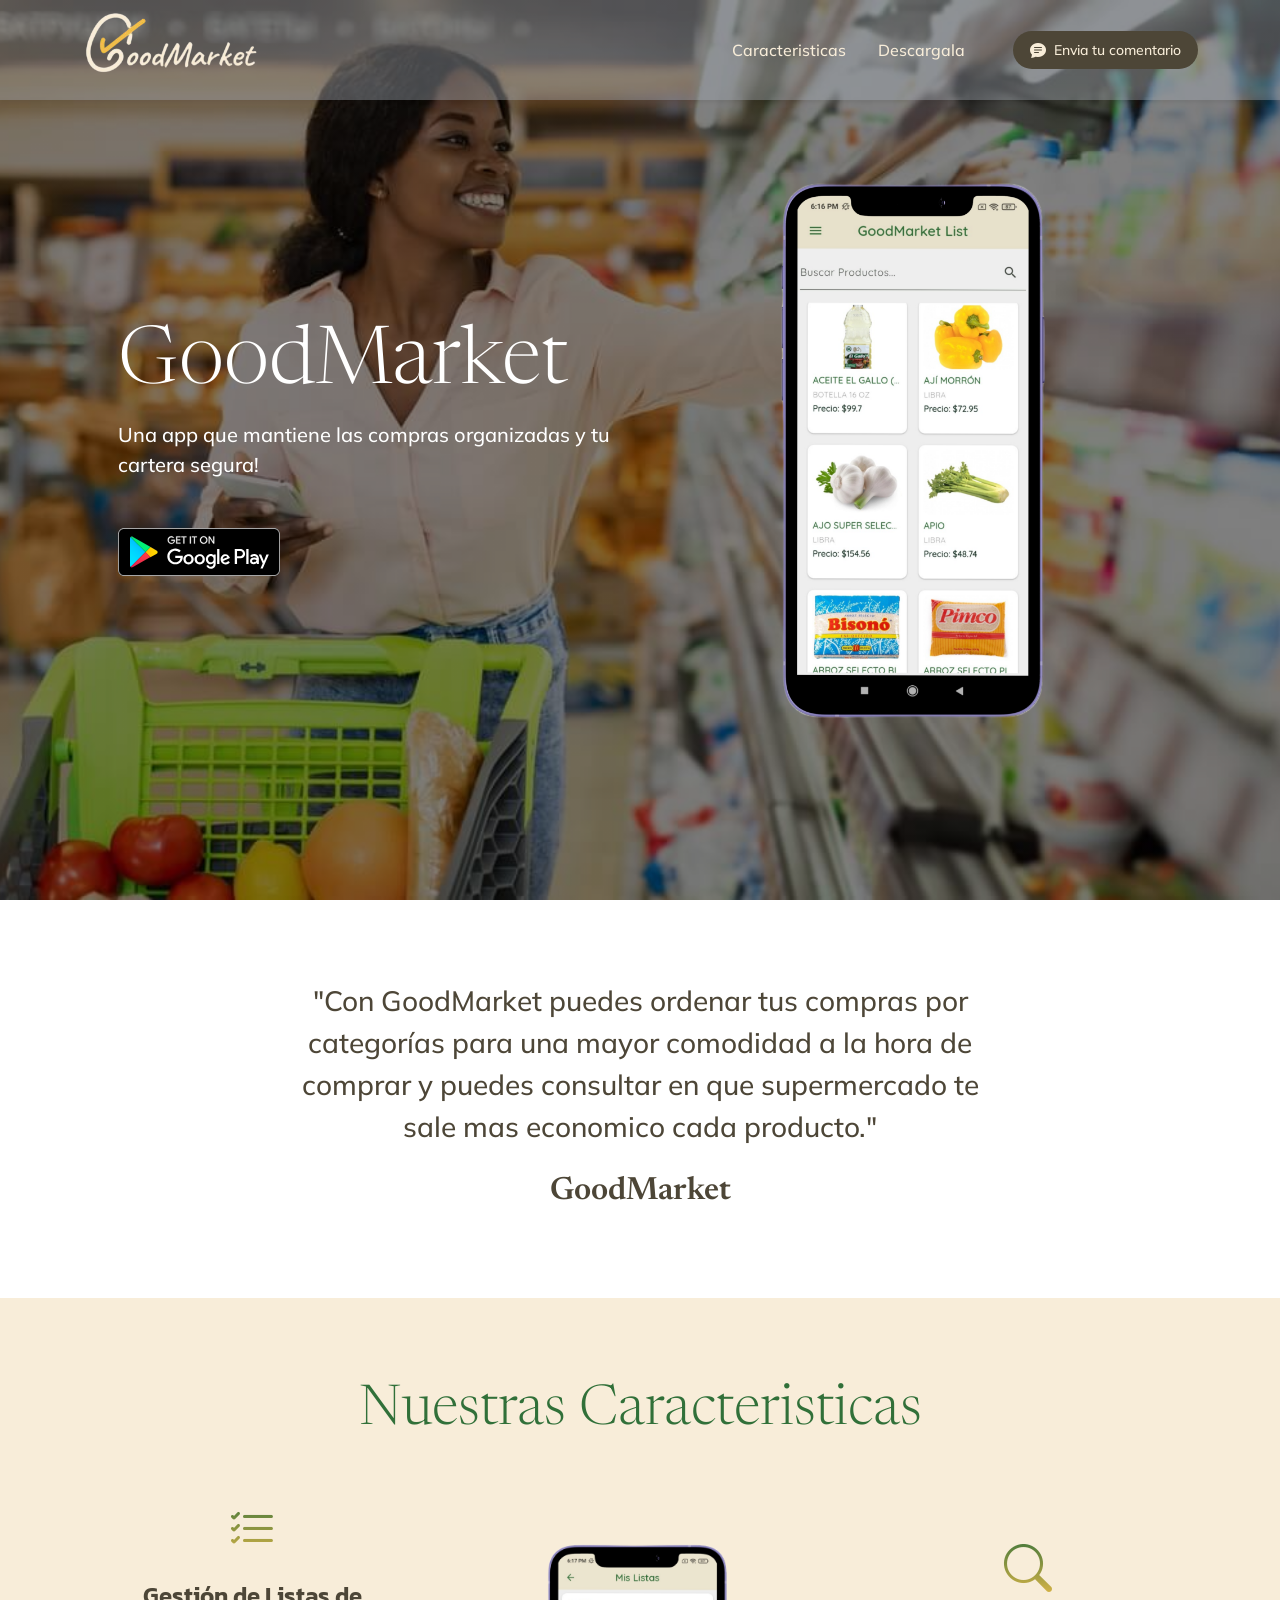
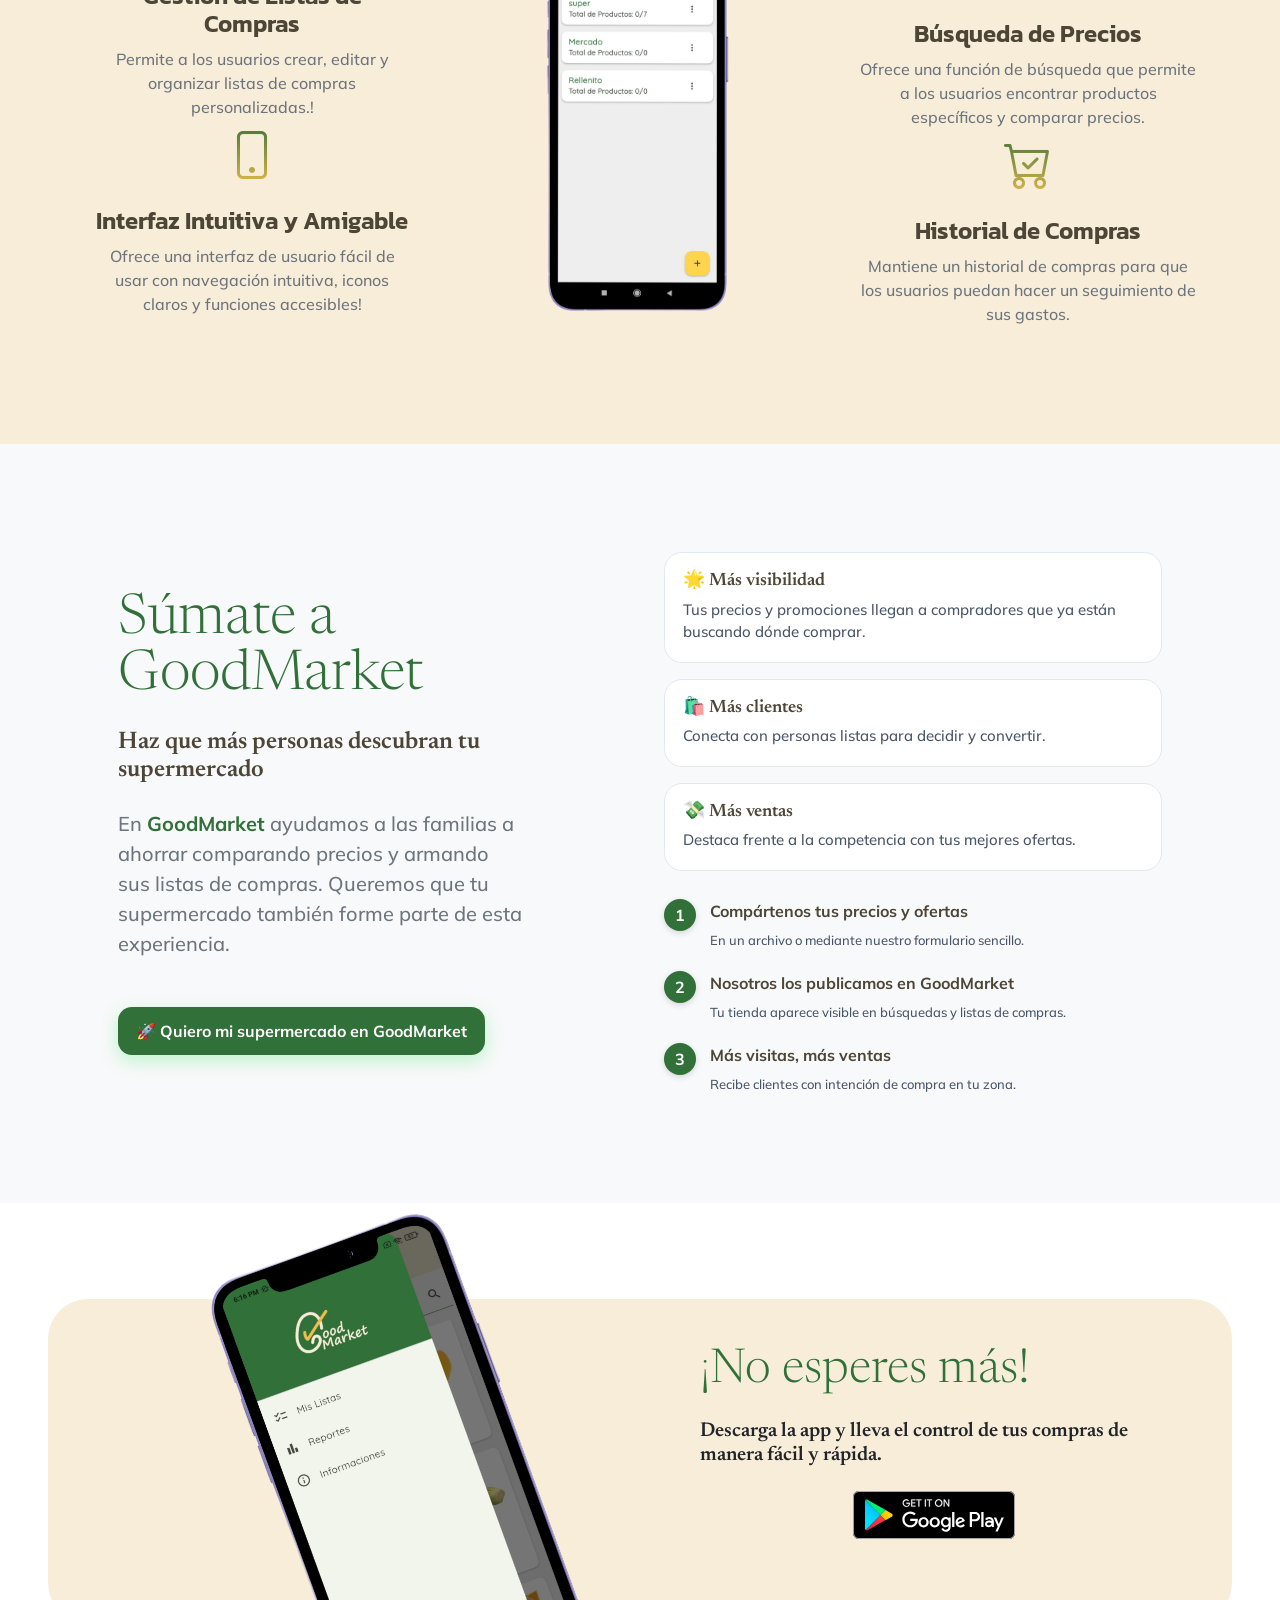
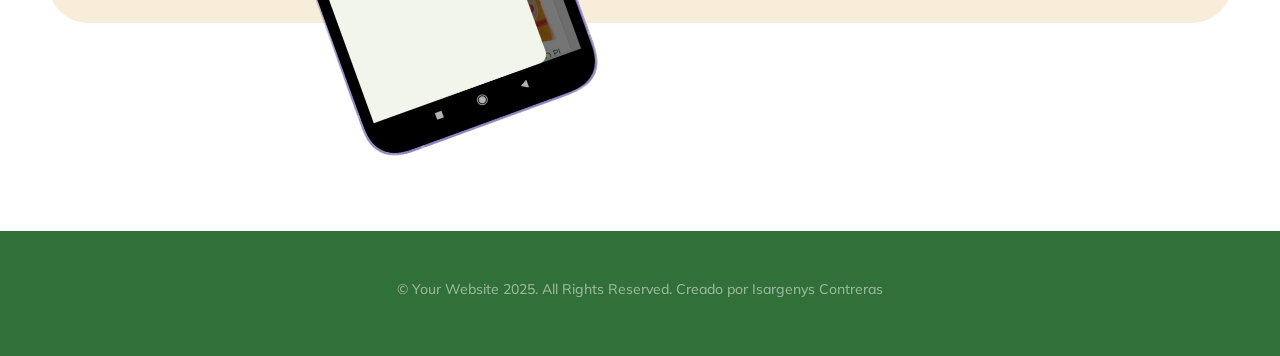
==== index.html @ 38a95072 "Formulario de comentarios" ====
<!DOCTYPE html>
<html lang="en">
    <head>
        <meta charset="utf-8" />
        <meta name="viewport" content="width=device-width, initial-scale=1, shrink-to-fit=no" />
        <meta name="description" content="" />
        <meta name="author" content="" />
        <title>GoodMarket</title>
        <link rel="icon" type="image/x-icon" href="assets/Dark_small_logo.png" />
        <!-- Bootstrap icons-->
        <link href="https://cdn.jsdelivr.net/npm/bootstrap-icons@1.5.0/font/bootstrap-icons.css" rel="stylesheet" />
        <!-- Google fonts-->
        <link rel="preconnect" href="https://fonts.gstatic.com" />
        <link href="https://fonts.googleapis.com/css2?family=Newsreader:ital,wght@0,600;1,600&amp;display=swap" rel="stylesheet" />
        <link href="https://fonts.googleapis.com/css2?family=Mulish:ital,wght@0,300;0,500;0,600;0,700;1,300;1,500;1,600;1,700&amp;display=swap" rel="stylesheet" />
        <link href="https://fonts.googleapis.com/css2?family=Kanit:ital,wght@0,400;1,400&amp;display=swap" rel="stylesheet" />
        <!-- Core theme CSS (includes Bootstrap)-->
        <link href="css/styles.css" rel="stylesheet" />
        <link rel="stylesheet" href="estilo.css">
    </head>
    <body id="page-top">
        <!-- Navigation-->
        <nav class="navbar navbar-expand-lg navbar-light fixed-top shadow-sm " id="mainNav">
            <div class="container ">
                 <a class="navbar-brand fw-bold customTitle" href="#page-top">
                    <img class="bg-transparent" src="assets/GoodMarket_white-removebg-preview.png" alt="" >
                </a>
            
                <button class="navbar-toggler" type="button" data-bs-toggle="collapse" data-bs-target="#navbarResponsive" aria-controls="navbarResponsive" aria-expanded="false" aria-label="Toggle navigation">
                    Menu
                    <i class="bi-list"></i>
                </button>
                <div class="collapse navbar-collapse" id="navbarResponsive">
                    <ul class="navbar-nav ms-auto me-4 my-3 my-lg-0">
                        <li class="nav-item"><a class="nav-link me-lg-3" href="#features">Caracteristicas</a></li>
                        <li class="nav-item"><a class="nav-link me-lg-3" href="#download">Descargala</a></li>
                    </ul>
                    <button class="btn btn-contacto rounded-pill px-3 mb-2 mb-lg-0" data-bs-toggle="modal" data-bs-target="#feedbackModal">
                        <span class="d-flex align-items-center">
                            <i class="bi-chat-text-fill me-2"></i>
                            <span class="small">Envia tu comentario</span>
                        </span>
                    </button>
                </div>
            </div>
        </nav>
        <!-- Mashead header-->
        <header class="masthead imagenP">
            <div class="container px-5 ">
                <div class="row gx-5 align-items-center">
                    <div class="col-lg-6">
                        <!-- Mashead text and app badges-->
                        <div class="mb-5 mb-lg-0 text-center text-lg-start">
                            <h1 class="display-1 lh-1 mb-3 text-white">GoodMarket</h1>
                            <p class="lead fw-normal  mb-5 text-white">Una app que mantiene las compras organizadas y tu cartera segura!</p>
                            <div class="d-flex flex-column flex-lg-row align-items-center">
                                <a class="me-lg-3 mb-4 mb-lg-0" href="#!"><img class="app-badge" src="assets/img/google-play-badge.svg" alt="..." /></a>
                            </div>
                        </div>
                    </div>
                    <div class="col-lg-6">
                        <!-- Masthead device mockup feature-->
                        <div class="masthead-device-mockup">
                            <img src="assets/1.png" alt="" style="max-width: 80%; height: 80% " class="imagenCell">
                        </div>
                    </div>
                </div>
            </div>
        </header>
        <!-- Quote/testimonial aside-->
        <aside class="text-center ">
            <div class="container px-5">
                <div class="row gx-5 justify-content-center">
                    <div class="col-xl-8">
                        <div class=" parrafo fs-3  mb-4">"Con GoodMarket puedes ordenar tus compras por categorías para una mayor comodidad a la hora de comprar y puedes consultar en que supermercado te sale mas economico cada producto."</div>
                        <!-- <img src="assets/img/tnw-logo.svg" alt="..." style="height: 3rem" /> -->
                        <h2 class="tituloSecun">GoodMarket</h2>
                    </div>
                </div>
            </div>
        </aside>
        <!-- App features section-->
        <section id="features">
            <div class="container">
                <h1 class="text-center mb-5  caracteristicas display-4">Nuestras Caracteristicas</h1>
                <div class="row gx-5 align-items-center">
                    <div class="col-lg-4 mb-5 mb-lg-0">
                        <div class="container-fluid ">
                            <div class="row gx-5">
                                <div class="col-md-12 mb-5">
                                    <!-- Feature item-->
                                    <div class="text-center">
                                        <i class="bi-list-check icon-feature text-gradient d-block mb-3"></i>
                                        <h4 class="font-alt">Gestión de Listas de Compras</h4>
                                        <p class="text-muted mb-0">Permite a los usuarios crear, editar y organizar listas de compras personalizadas.!</p>
                                    </div>
                                    <div class="text-center">
                                        <i class="bi-phone icon-feature text-gradient d-block mb-3"></i>
                                        <h4 class="font-alt">Interfaz Intuitiva y Amigable</h4>
                                        <p class="text-muted mb-0">Ofrece una interfaz de usuario fácil de usar con navegación intuitiva, iconos claros y funciones accesibles!</p>

                                    </div>
                                </div>
                            </div>
                          
                        </div>
                    </div>
                    <div class="col-lg-4 order-lg-0">
                        <div class="masthead-device-mockup text-center">
                            <img src="assets/2.png" alt="" style="max-width: 80%; height: 80% " class="imagenCell">
                        </div>
                    </div>
                    <div class="col-lg-4 order-lg-1 mb-5 mb-lg-0">
                        <div class="col-md-12 mb-5 mb-md-0">
                            <!-- Feature item-->
                            <div class="text-center">
                                <i class="bi-search icon-feature text-gradient d-block mb-3"></i>
                                <h4 class="font-alt">Búsqueda de Precios</h4>
                                <p class="text-muted mb-0">Ofrece una función de búsqueda que permite a los usuarios encontrar productos específicos y comparar precios.</p>

                            </div>
                            <div class="text-center">
                                <i class="bi-cart-check icon-feature text-gradient d-block mb-3"></i>
                                <h4 class="font-alt">Historial de Compras</h4>
                                <p class="text-muted mb-0">Mantiene un historial de compras para que los usuarios puedan hacer un seguimiento de sus gastos.</p>
                            </div>
                        </div>
                    </div>
                </div>
            </div>
        </section>
        <!-- Basic features section-->
        <section class="bg-light uneteG">
            <div class="container px-5">
                <div class="row gx-5 align-items-center justify-content-center justify-content-lg-between">
                    <div class="col-12 col-lg-5">
                        <h2 class="display-4 lh-1 mb-4">Súmate a GoodMarket</h2>
                        <h4 class=" lh-5 mb-4">Haz que más personas descubran tu supermercado</h4>
                        <p class="lead fw-normal text-muted mb-5 mb-lg-0">
                            En <span class="goodMarket">GoodMarket</span> ayudamos a las familias a ahorrar comparando precios y armando sus listas de compras.
Queremos que tu supermercado también forme parte de esta experiencia.
                        </p>
                        <div class="gm-cta mt-5" role="group" aria-label="Acciones">
                            <a class="gm-btn gm-btn--primary" href="#form-aliados" aria-label="Quiero mi supermercado en GoodMarket">
                            🚀 Quiero mi supermercado en GoodMarket
                            </a>
                        </div>
                    </div>
                    <div class="col-sm-8 col-md-6">
                        <div class="gm-grid" role="list" aria-label="Beneficios de unirse">
                            <article class="gm-card" role="listitem">
                            <h3>🌟 Más visibilidad</h3>
                            <p>Tus precios y promociones llegan a compradores que ya están buscando dónde comprar.</p>
                            </article>
                            <article class="gm-card" role="listitem">
                            <h3>🛍️ Más clientes</h3>
                            <p>Conecta con personas listas para decidir y convertir.</p>
                            </article>
                            <article class="gm-card" role="listitem">
                            <h3>💸 Más ventas</h3>
                            <p>Destaca frente a la competencia con tus mejores ofertas.</p>
                            </article>
                            </div>
                            <ol class="gm-steps" aria-label="Cómo funciona">
                                <li class="gm-step">
                                <strong>Compártenos tus precios y ofertas</strong>
                                <span class="gm-note">En un archivo o mediante nuestro formulario sencillo.</span>
                                </li>
                                <li class="gm-step">
                                <strong>Nosotros los publicamos en GoodMarket</strong>
                                <span class="gm-note">Tu tienda aparece visible en búsquedas y listas de compras.</span>
                                </li>
                                <li class="gm-step">
                                <strong>Más visitas, más ventas</strong>
                                <span class="gm-note">Recibe clientes con intención de compra en tu zona.</span>
                                </li>
                                </ol>
                    </div>
                </div>
            </div>
            
        </section>
         <!-- Call to action section-->
         <section class="cta p-5 mt-5">
          <div class="cuentas">
            <div class="row ">
                <div class="col-6">
                    <div class="masthead-device-mockup text-center descargaimg">
                        <img src="assets/3.png" alt="" style=" height: auto " class="imagenCellD">
                    </div>
                </div>
                <div class="col-6">
                    <div class="cta-content align-content-start">
                        <div class="container px-5">
                            <h4 class="tituloDes display-5 lh-1 mb-4 mt-5">
                                ¡No esperes más!
                                <br />
                                 </h4>
                                 <h5 class="mt-3 mb-3">
                                    Descarga la app y lleva el control de tus compras de manera fácil y rápida.
                                 </h5>
                            <div class="mt-4 d-flex flex-column flex-lg-row align-items-center justify-content-center">
                                <a class="me-lg-3 mb-4 mb-lg-0" href="#!"><img class="app-badge" src="assets/img/google-play-badge.svg" alt="..." /></a>
                            </div>
                        </div>
                    </div>
                </div>
            </div>
          </div>
        </section>

                <!-- App badge section-->
                <section class="descarga" id="download">
                    <div class="container px-5">

                        <!-- <h2 class="text-center text-white font-alt mb-4">Get the app now!</h2>
                        <div class="d-flex flex-column flex-lg-row align-items-center justify-content-center">
                            <a class="me-lg-3 mb-4 mb-lg-0" href="#!"><img class="app-badge" src="assets/img/google-play-badge.svg" alt="..." /></a>
                            <a href="#!"><img class="app-badge" src="assets/img/app-store-badge.svg" alt="..." /></a> -->
                        </div>
                    </div>
                </section>
       

        <!-- Footer-->
        <footer class=" text-center  py-5">
            <div class="container px-5">
                <div class="text-white-50 small">
                    <div class="mb-2">&copy; Your Website 2025. All Rights Reserved. Creado por Isargenys Contreras</div>
                    <!-- <a href="#!">Privacy</a>
                    <span class="mx-1">&middot;</span>
                    <a href="#!">Terms</a>
                    <span class="mx-1">&middot;</span>
                    <a href="#!">FAQ</a> -->
                </div>
            </div>
        </footer>
        <!-- Feedback Modal-->
        <div class="modal fade" id="feedbackModal" tabindex="-1" aria-labelledby="feedbackModalLabel" aria-hidden="true">
            <div class="modal-dialog modal-dialog-centered">
              <div class="modal-content">
                <div class="modal-header bg-gradient-primary-to-secondary p-4">
                  <h5 class="modal-title font-alt text-white" id="feedbackModalLabel">Envíanos tu mensaje</h5>
                  <button class="btn-close btn-close-white" type="button" data-bs-dismiss="modal" aria-label="Close"></button>
                </div>
                <div class="modal-body border-0 p-4">
                  
                  <form action="https://formsubmit.co/fcarvajal44@gmail.com" method="POST">
                    <!-- Name input-->
                    <div class="form-floating mb-3">
                      <input class="form-control" id="name" name="name" type="text" placeholder="Tu nombre..." required />
                      <label for="name">Nombre completo</label>
                    </div>
                    <!-- Email address input-->
                    <div class="form-floating mb-3">
                      <input class="form-control" id="email" name="email" type="email" placeholder="name@example.com" required />
                      <label for="email">Correo electrónico</label>
                    </div>
                    <!-- Phone number input-->
                    <div class="form-floating mb-3">
                      <input class="form-control" id="phone" name="phone" type="tel" placeholder="(123) 456-7890" />
                      <label for="phone">Teléfono</label>
                    </div>
                    <!-- Message input-->
                    <div class="form-floating mb-3">
                      <textarea class="form-control" id="message" name="message" placeholder="Escribe tu mensaje aquí..." style="height: 10rem" required></textarea>
                      <label for="message">Mensaje</label>
                    </div>
          
                    <!-- Configuración oculta de formsubmit -->
                    <input type="hidden" name="_next" value="https://tusitio.com/gracias.html">
                    <input type="hidden" name="_captcha" value="false">
          
                    <!-- Submit Button-->
                    <div class="d-grid">
                      <button class="btn btn-enviar text-white rounded-pill btn-lg" type="submit">
                        Enviar
                      </button>
                    </div>
                  </form>
          
                </div>
              </div>
            </div>
          </div>
          
        <!-- Bootstrap core JS-->
        <script src="https://cdn.jsdelivr.net/npm/bootstrap@5.2.3/dist/js/bootstrap.bundle.min.js"></script>
        <!-- Core theme JS-->
        <script src="js/scripts.js"></script>
        <!-- * * * * * * * * * * * * * * * * * * * * * * * * * * * * * * * * * * * * * * * *-->
        <!-- * *                               SB Forms JS                               * *-->
        <!-- * * Activate your form at https://startbootstrap.com/solution/contact-forms * *-->
        <!-- * * * * * * * * * * * * * * * * * * * * * * * * * * * * * * * * * * * * * * * *-->
        <script src="https://cdn.startbootstrap.com/sb-forms-latest.js"></script>
    </body>
</html>
---- estilo.css ----
/* body{
        background-image: url('assets/SI.png'); 
        background-size: cover;     
        background-position: center;  
        background-repeat: no-repeat; 
        height: 100%;    
} */

nav{
    background-color: rgba(165, 173, 182, 0.4) !important; /* Azul Bootstrap con 40% transparencia */
    transition: background-color 0.3s ease;
        height: 100px;
    margin-bottom: 2%;
}
.navScroll{
    background-color:#317039c8 !important ;
}
nav img{
    width: 183px;
}

.masthead, .imagenP{
    background-image: linear-gradient(
        rgba(0, 0, 0, 0.5), 
        rgba(0, 0, 0, 0.5)
      ), url("assets/img/morena.jpg");
      background-size: cover;
      background-position: center;
      background-repeat: no-repeat;
      min-height: 100vh; /* cubrir siempre toda la pantalla */
      padding-top: 80px; /* espacio para navbar fijo */
      display: flex;
      align-items: center;
}

html, body {
    height: 100%;
    margin: 0;
  }

.btn-contacto{
    background-color: #4D4637;
    color:#f8edd9;
}
.btn-contacto:hover{
    color: #f8edd9;
    /* border: 2px solid #f2c83a; */

    /* background-color:#f2c83a ; */

 }
aside{
    /* background-color: #ffd54f !important; */

}

.parrafo{
    color: #4D4637;
}
h1{
    color: #4D4637;
    font-weight: 800;
}
.tituloSecun{
    color: #4D4637;
}
p{
    color:#B3AA99;
}

.imagenCell{
    transform: scale;
}
.descarga{
    /* background-color: #ffd54f !important; */
}

.customTitle { font-size: 26px; }

#navbarResponsive ul, li a {
    color: #f8edd9 !important;
}

#features{
    background-color: #f8edd9;
}
.caracteristicas{
    color: #317039;
}
 #features h4{
    color: #4D4637 ;
 }

 .uneteG h2{
    color: #317039;
 }

 .uneteG h4{
    color: #4D4637;
 }

 .goodMarket{
    color: #317039;
    font-weight: 700;
 }



 .gm-grid{display:grid; gap:16px; margin:28px 0}
.gm-card{background:white; border:1px solid #e2e8f0; border-radius:18px; padding:18px}
.gm-card h3{margin:0 0 6px; font-size:18px; color: #4D4637;}
.gm-card p{margin:0; color:#475569; font-size:15px}
.gm-cta{display:flex; flex-wrap:wrap; gap:12px; align-items:center; margin-top:8px}
.gm-btn{appearance:none; border:0; cursor:pointer; display:inline-flex; align-items:center; gap:10px; font-weight:700; padding:12px 18px; border-radius:14px; text-decoration:none}
.gm-btn--primary{background:#317039; color:white; box-shadow:0 6px 18px rgba(14, 233, 72, 0.25)}
.gm-btn--primary:hover{filter:brightness(.95)}
.gm-btn--ghost{background:transparent; color:#317039}
.gm-btn:hover{color: #f8edd9 !important;}
.gm-note{
    font-size:13px;
    color:#475569
    }
.gm-steps{margin:28px 0; padding-left:0; list-style:none; counter-reset: step}
.gm-step{position:relative; margin-bottom:20px; padding-left:46px}
.gm-step::before{counter-increment: step; content: counter(step); position:absolute; left:0; top:0; width:32px; height:32px; border-radius:50%; background:#317039; color:#fff; font-weight:700; display:flex; align-items:center; justify-content:center; box-shadow:0 2px 6px rgba(0,0,0,.15)}
.gm-step strong{display:block; margin-bottom:4px; font-size:16px; color: #4D4637;}

 .cuentas{
    background-color: #f8edd9 !important;
    border-radius: 40px;
    height: 40%;
}

.descargaimg img{
    transform: rotate(-20deg);
}

.cuentas {
    overflow: visible;
}

.imagenCellD {
    max-width: 65% !important;
    height: auto;
    margin: -14% -45% -22% -22%; /* Márgenes negativos para que sobresalga */
}

.tituloDes{
   color: #317039; 
}


footer{
    background-color:#317039 ;
}

.btn-enviar{
    background-color: #317039 !important;
}
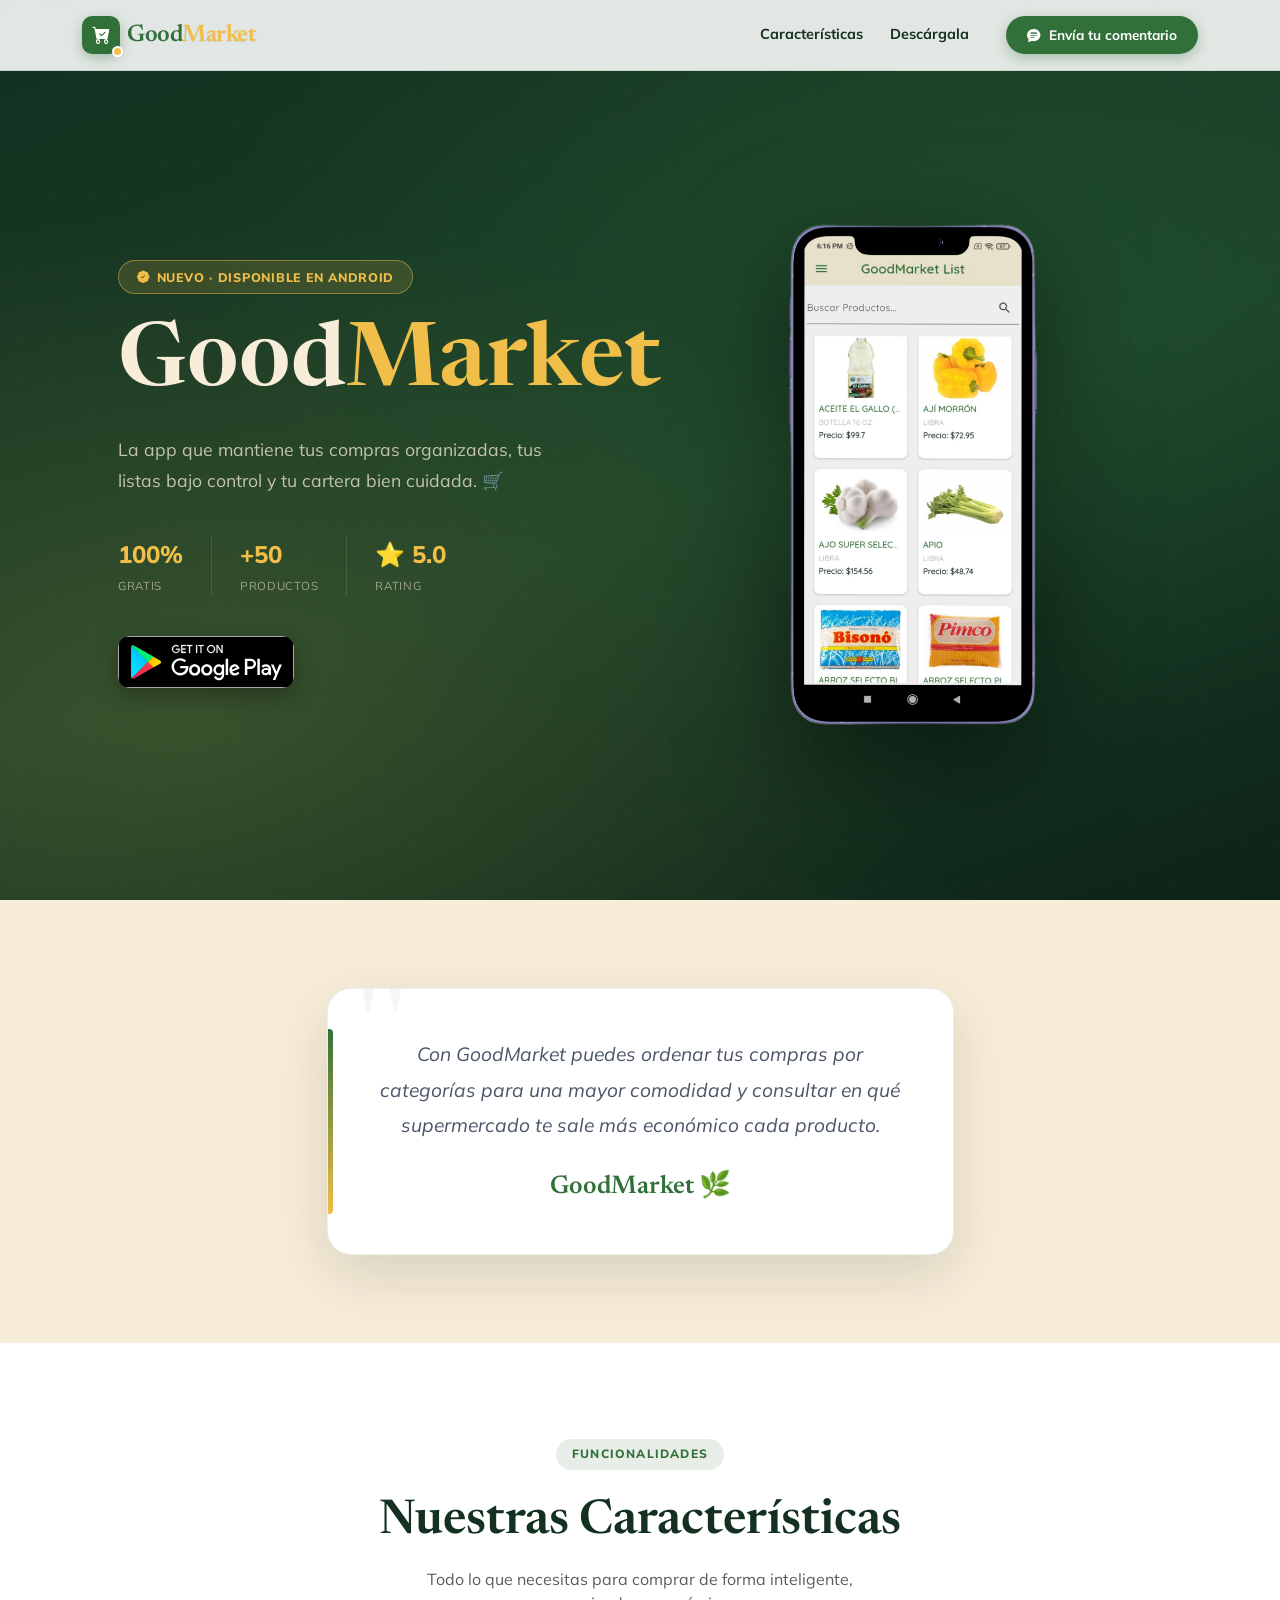
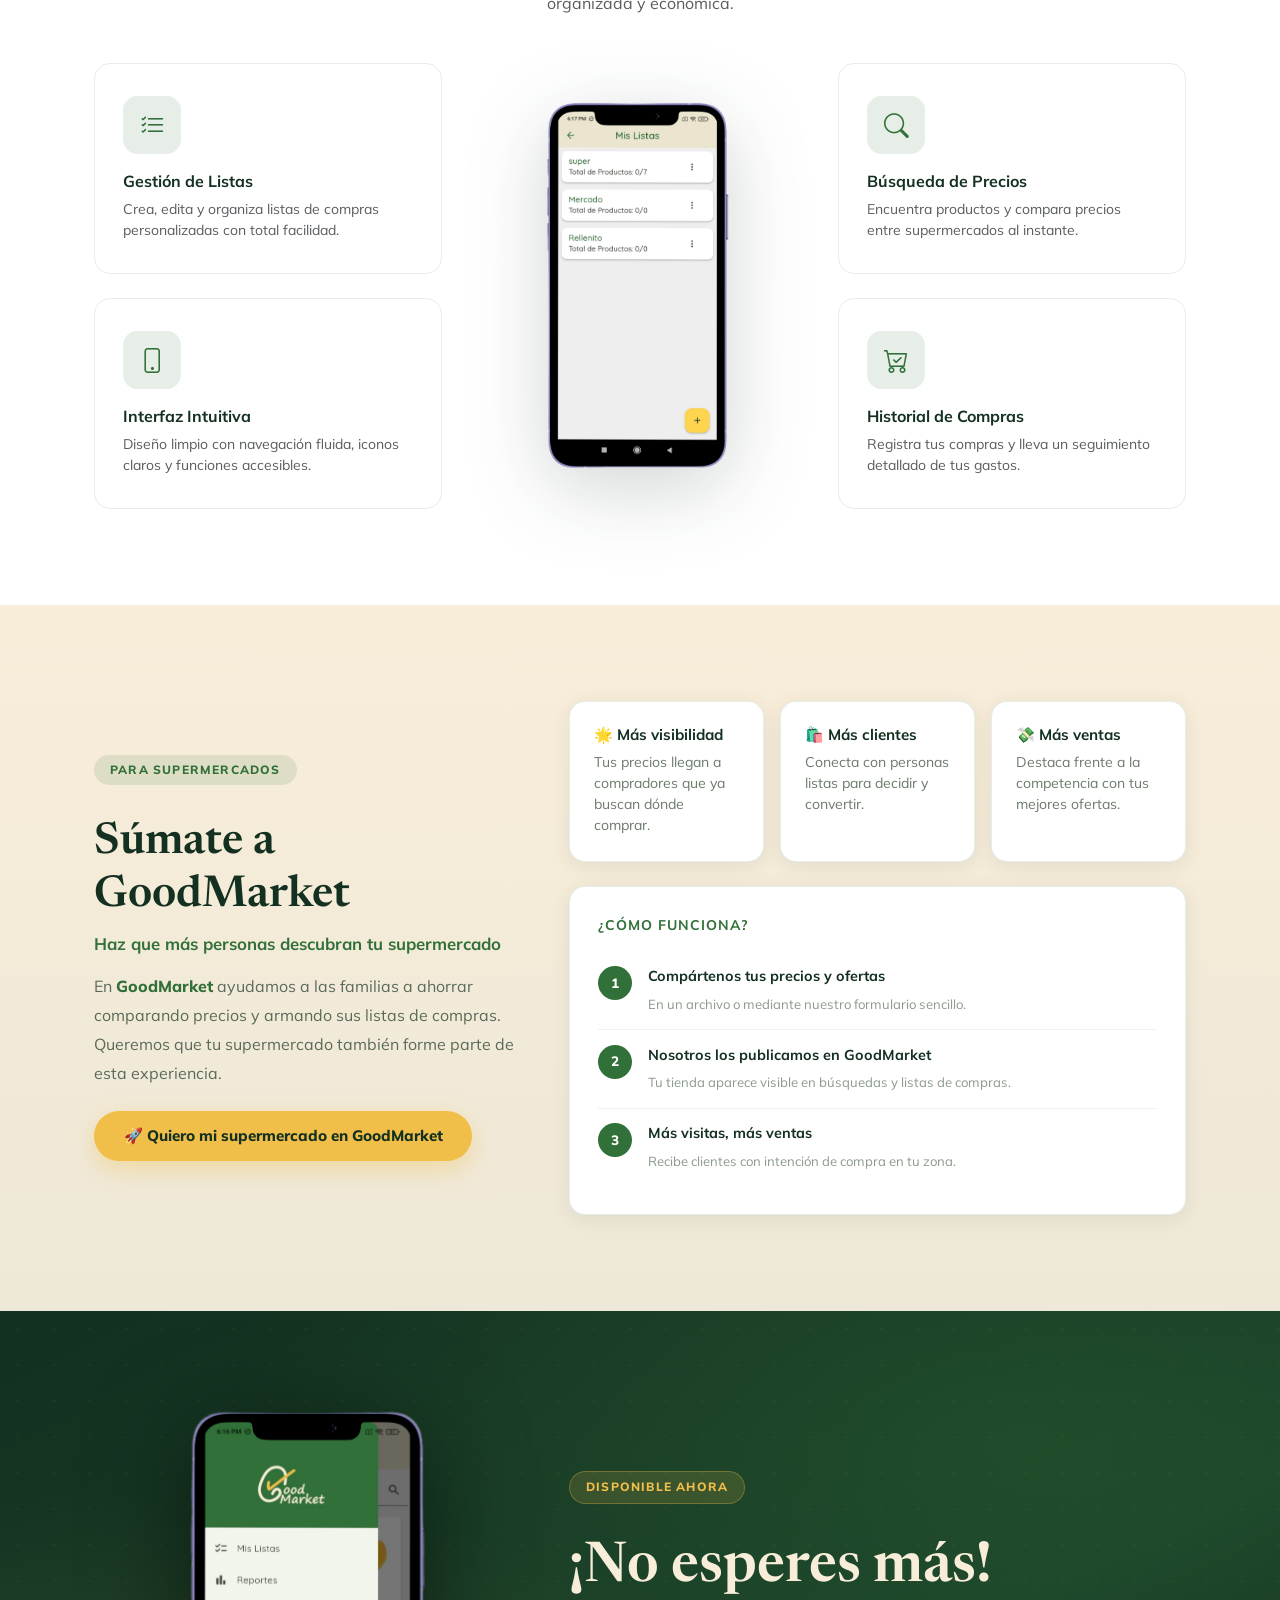
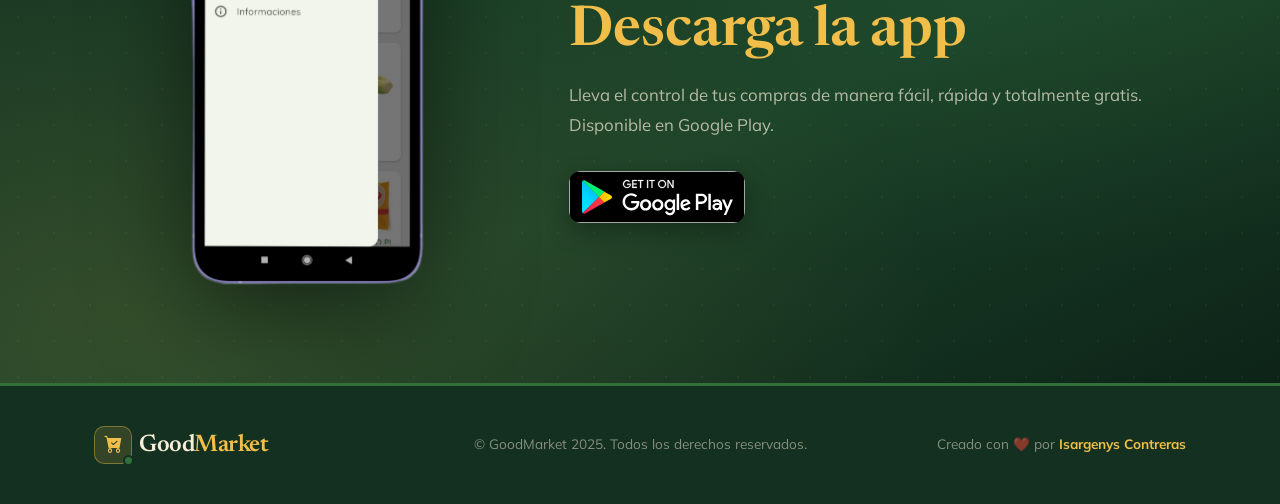
==== commit a50352c9: "update de la pagina" ====
--- a/index.html
+++ b/index.html
@@ -1,297 +1,1152 @@
 <!DOCTYPE html>
-<html lang="en">
-    <head>
-        <meta charset="utf-8" />
-        <meta name="viewport" content="width=device-width, initial-scale=1, shrink-to-fit=no" />
-        <meta name="description" content="" />
-        <meta name="author" content="" />
-        <title>GoodMarket</title>
-        <link rel="icon" type="image/x-icon" href="assets/Dark_small_logo.png" />
-        <!-- Bootstrap icons-->
-        <link href="https://cdn.jsdelivr.net/npm/bootstrap-icons@1.5.0/font/bootstrap-icons.css" rel="stylesheet" />
-        <!-- Google fonts-->
-        <link rel="preconnect" href="https://fonts.gstatic.com" />
-        <link href="https://fonts.googleapis.com/css2?family=Newsreader:ital,wght@0,600;1,600&amp;display=swap" rel="stylesheet" />
-        <link href="https://fonts.googleapis.com/css2?family=Mulish:ital,wght@0,300;0,500;0,600;0,700;1,300;1,500;1,600;1,700&amp;display=swap" rel="stylesheet" />
-        <link href="https://fonts.googleapis.com/css2?family=Kanit:ital,wght@0,400;1,400&amp;display=swap" rel="stylesheet" />
-        <!-- Core theme CSS (includes Bootstrap)-->
-        <link href="css/styles.css" rel="stylesheet" />
-        <link rel="stylesheet" href="estilo.css">
-    </head>
-    <body id="page-top">
-        <!-- Navigation-->
-        <nav class="navbar navbar-expand-lg navbar-light fixed-top shadow-sm " id="mainNav">
-            <div class="container ">
-                 <a class="navbar-brand fw-bold customTitle" href="#page-top">
-                    <img class="bg-transparent" src="assets/GoodMarket_white-removebg-preview.png" alt="" >
-                </a>
-            
-                <button class="navbar-toggler" type="button" data-bs-toggle="collapse" data-bs-target="#navbarResponsive" aria-controls="navbarResponsive" aria-expanded="false" aria-label="Toggle navigation">
-                    Menu
-                    <i class="bi-list"></i>
+<html lang="es">
+  <head>
+    <meta charset="utf-8" />
+    <meta name="viewport" content="width=device-width, initial-scale=1, shrink-to-fit=no" />
+    <meta name="description" content="GoodMarket - Organiza tus compras y cuida tu cartera" />
+    <title>GoodMarket</title>
+    <link rel="icon" type="image/x-icon" href="assets/Dark_small_logo.png" />
+
+    <link href="https://cdn.jsdelivr.net/npm/bootstrap@5.3.3/dist/css/bootstrap.min.css" rel="stylesheet" />
+    <link href="https://cdn.jsdelivr.net/npm/bootstrap-icons@1.11.3/font/bootstrap-icons.css" rel="stylesheet" />
+    <link rel="preconnect" href="https://fonts.googleapis.com" />
+    <link rel="preconnect" href="https://fonts.gstatic.com" crossorigin />
+    <link href="https://fonts.googleapis.com/css2?family=Mulish:wght@300;400;600;700;800&family=Newsreader:ital,wght@0,600;1,600&display=swap" rel="stylesheet" />
+
+    <style>
+      /* ================================================
+         VARIABLES DE MARCA
+      ================================================ */
+      :root {
+        --forest:    #327039;
+        --tilled:    #133020;
+        --alabaster: #F8EDD9;
+        --wheat:     #F0BE49;
+        --cherry:    #DD5C36;
+
+        --forest-light:  rgba(50, 112, 57, 0.12);
+        --forest-mid:    rgba(50, 112, 57, 0.35);
+        --tilled-light:  rgba(19, 48, 32, 0.85);
+        --wheat-light:   rgba(240, 190, 73, 0.15);
+        --cherry-light:  rgba(221, 92, 54, 0.12);
+
+        --radius:    1rem;
+        --shadow:    0 20px 60px rgba(19, 48, 32, 0.15);
+        --shadow-sm: 0 4px 20px rgba(19, 48, 32, 0.08);
+      }
+
+      *, *::before, *::after { box-sizing: border-box; }
+      html { scroll-behavior: smooth; }
+
+      body {
+        font-family: 'Mulish', sans-serif;
+        color: var(--tilled);
+        background: #fff;
+        overflow-x: hidden;
+      }
+
+      /* ================================================
+         LOGO TIPOGRÁFICO
+      ================================================ */
+      .gm-logo {
+        display: inline-flex;
+        align-items: center;
+        gap: 0.45rem;
+        text-decoration: none;
+        user-select: none;
+      }
+
+      .gm-logo__icon {
+        display: flex;
+        align-items: center;
+        justify-content: center;
+        width: 38px;
+        height: 38px;
+        background: var(--forest);
+        border-radius: 10px;
+        flex-shrink: 0;
+        position: relative;
+        box-shadow: 0 4px 12px rgba(50, 112, 57, 0.35);
+        transition: transform 0.3s ease, box-shadow 0.3s ease;
+      }
+
+      .gm-logo__icon::after {
+        content: '';
+        position: absolute;
+        bottom: -3px;
+        right: -3px;
+        width: 11px;
+        height: 11px;
+        background: var(--wheat);
+        border-radius: 50%;
+        border: 2px solid #fff;
+      }
+
+      .gm-logo__icon i {
+        font-size: 1.15rem;
+        color: #fff;
+      }
+
+      .gm-logo:hover .gm-logo__icon {
+        transform: rotate(-6deg) scale(1.08);
+        box-shadow: 0 6px 18px rgba(50, 112, 57, 0.45);
+      }
+
+      .gm-logo__text {
+        display: flex;
+        align-items: baseline;
+        font-family: 'Newsreader', serif;
+        font-size: 1.5rem;
+        font-weight: 600;
+        letter-spacing: -0.02em;
+        line-height: 1;
+      }
+
+      .gm-logo__good   { color: var(--forest); transition: color 0.3s; }
+      .gm-logo__market {
+        color: var(--wheat);
+        text-shadow: 0 1px 2px rgba(19,48,32,0.08);
+        transition: color 0.3s;
+      }
+
+      /* Variante footer (sobre oscuro) */
+      .gm-logo--light .gm-logo__icon {
+        background: rgba(240, 190, 73, 0.15);
+        border: 1.5px solid rgba(240, 190, 73, 0.4);
+        box-shadow: none;
+      }
+      .gm-logo--light .gm-logo__icon i   { color: var(--wheat); }
+      .gm-logo--light .gm-logo__icon::after {
+        background: var(--forest);
+        border-color: var(--tilled);
+      }
+      .gm-logo--light .gm-logo__good   { color: var(--alabaster); }
+      .gm-logo--light .gm-logo__market { color: var(--wheat); text-shadow: none; }
+
+      /* ================================================
+         NAVBAR
+      ================================================ */
+      #mainNav {
+        background: rgba(255, 255, 255, 0.88);
+        backdrop-filter: blur(16px);
+        -webkit-backdrop-filter: blur(16px);
+        border-bottom: 1px solid rgba(50, 112, 57, 0.15);
+        transition: all 0.3s ease;
+        padding: 0.7rem 0;
+      }
+
+      #mainNav.scrolled {
+        background: rgba(255, 255, 255, 0.98);
+        box-shadow: var(--shadow-sm);
+      }
+
+      .nav-link {
+        font-weight: 700;
+        font-size: 0.9rem;
+        color: var(--tilled) !important;
+        padding: 0.5rem 0.85rem !important;
+        position: relative;
+        transition: color 0.3s;
+      }
+
+      .nav-link::after {
+        content: '';
+        position: absolute;
+        bottom: 0; left: 0.85rem; right: 0.85rem;
+        height: 2px;
+        background: var(--forest);
+        border-radius: 2px;
+        transform: scaleX(0);
+        transition: transform 0.3s ease;
+      }
+
+      .nav-link:hover                { color: var(--forest) !important; }
+      .nav-link:hover::after         { transform: scaleX(1); }
+
+      .btn-nav-feedback {
+        background: var(--forest);
+        color: #fff !important;
+        border: none;
+        font-weight: 700;
+        font-size: 0.85rem;
+        padding: 0.55rem 1.3rem;
+        border-radius: 50px;
+        transition: all 0.3s ease;
+        box-shadow: 0 4px 14px rgba(50, 112, 57, 0.35);
+      }
+
+      .btn-nav-feedback:hover {
+        background: var(--tilled);
+        transform: translateY(-2px);
+        box-shadow: 0 8px 22px rgba(19, 48, 32, 0.35);
+        color: var(--wheat) !important;
+      }
+
+      .navbar-toggler {
+        border: 2px solid var(--forest-mid);
+        border-radius: 0.5rem;
+        padding: 0.4rem 0.75rem;
+        font-size: 0.85rem;
+        font-weight: 700;
+        color: var(--forest);
+      }
+
+      .navbar-toggler:focus { box-shadow: 0 0 0 3px var(--forest-light); }
+
+      /* ================================================
+         HERO
+      ================================================ */
+      .masthead {
+        min-height: 100vh;
+        background:
+          radial-gradient(ellipse at 75% 30%, rgba(50,112,57,0.28) 0%, transparent 55%),
+          radial-gradient(ellipse at 15% 80%, rgba(240,190,73,0.15) 0%, transparent 50%),
+          linear-gradient(160deg, var(--tilled) 0%, #1a4028 55%, #0d2318 100%);
+        display: flex;
+        align-items: center;
+        padding: 7rem 0 4rem;
+        position: relative;
+        overflow: hidden;
+      }
+
+      .masthead::before {
+        content: '';
+        position: absolute;
+        inset: 0;
+        background-image: radial-gradient(circle, rgba(240,190,73,0.06) 1px, transparent 1px);
+        background-size: 36px 36px;
+        pointer-events: none;
+      }
+
+      .hero-badge {
+        display: inline-flex;
+        align-items: center;
+        gap: 0.45rem;
+        background: rgba(240, 190, 73, 0.15);
+        border: 1px solid rgba(240, 190, 73, 0.45);
+        color: var(--wheat);
+        font-size: 0.78rem;
+        font-weight: 800;
+        padding: 0.4rem 1.1rem;
+        border-radius: 50px;
+        margin-bottom: 1.5rem;
+        letter-spacing: 0.06em;
+        text-transform: uppercase;
+      }
+
+      .hero-title {
+        font-family: 'Newsreader', serif;
+        font-size: clamp(3rem, 8vw, 5.5rem);
+        font-weight: 600;
+        color: var(--alabaster);
+        line-height: 1.05;
+        margin-bottom: 1.5rem;
+      }
+
+      .hero-title span { color: var(--wheat); }
+
+      .hero-subtitle {
+        font-size: 1.1rem;
+        color: rgba(248, 237, 217, 0.75);
+        font-weight: 400;
+        line-height: 1.75;
+        margin-bottom: 2.5rem;
+        max-width: 460px;
+      }
+
+      .hero-stats {
+        display: flex;
+        gap: 1.75rem;
+        margin-bottom: 2.5rem;
+        flex-wrap: wrap;
+      }
+
+      .hero-stat-number {
+        display: block;
+        font-size: 1.5rem;
+        font-weight: 800;
+        color: var(--wheat);
+      }
+
+      .hero-stat-label {
+        font-size: 0.72rem;
+        color: rgba(248,237,217,0.55);
+        text-transform: uppercase;
+        letter-spacing: 0.06em;
+      }
+
+      .hero-stat-divider {
+        width: 1px;
+        background: rgba(248,237,217,0.12);
+        align-self: stretch;
+      }
+
+      .app-badge-wrap { display: flex; flex-wrap: wrap; gap: 1rem; align-items: center; }
+
+      .app-badge-wrap a { transition: transform 0.3s, filter 0.3s; }
+      .app-badge-wrap a:hover { transform: translateY(-3px); filter: brightness(1.1); }
+
+      .app-badge {
+        height: 52px;
+        border-radius: 0.75rem;
+        box-shadow: 0 8px 24px rgba(0,0,0,0.3);
+      }
+
+      .hero-image-wrapper {
+        position: relative;
+        display: flex;
+        justify-content: center;
+        align-items: center;
+      }
+
+      .hero-glow {
+        position: absolute;
+        width: 380px; height: 380px;
+        background: radial-gradient(circle, rgba(50,112,57,0.45), transparent 68%);
+        border-radius: 50%;
+        z-index: 0;
+      }
+
+      .hero-phone-img {
+        position: relative;
+        z-index: 1;
+        max-width: 75%;
+        height: auto;
+        filter: drop-shadow(0 30px 55px rgba(0,0,0,0.5));
+        animation: float 6s ease-in-out infinite;
+      }
+
+      @keyframes float {
+        0%, 100% { transform: translateY(0); }
+        50%       { transform: translateY(-18px); }
+      }
+
+      /* ================================================
+         QUOTE
+      ================================================ */
+      .quote-section {
+        background: var(--alabaster);
+        padding: 5.5rem 0;
+      }
+
+      .quote-card {
+        background: #fff;
+        border-radius: 1.5rem;
+        padding: 3rem;
+        box-shadow: var(--shadow);
+        border: 1px solid rgba(50,112,57,0.1);
+        position: relative;
+        overflow: hidden;
+      }
+
+      .quote-card::before {
+        content: '"';
+        position: absolute;
+        top: -1.5rem; left: 1.5rem;
+        font-size: 11rem;
+        font-family: 'Newsreader', serif;
+        color: rgba(50,112,57,0.06);
+        line-height: 1;
+        pointer-events: none;
+      }
+
+      .quote-card::after {
+        content: '';
+        position: absolute;
+        left: 0; top: 15%; bottom: 15%;
+        width: 5px;
+        background: linear-gradient(to bottom, var(--forest), var(--wheat));
+        border-radius: 0 4px 4px 0;
+      }
+
+      .quote-text {
+        font-size: clamp(1rem, 2.4vw, 1.2rem);
+        color: #4a5568;
+        font-style: italic;
+        line-height: 1.85;
+        position: relative;
+        z-index: 1;
+      }
+
+      .quote-brand {
+        font-family: 'Newsreader', serif;
+        font-size: 1.6rem;
+        font-weight: 600;
+        color: var(--forest);
+        margin-top: 1.5rem;
+      }
+
+      /* ================================================
+         SECTION HELPERS
+      ================================================ */
+      .section-label {
+        display: inline-block;
+        font-size: 0.75rem;
+        font-weight: 800;
+        text-transform: uppercase;
+        letter-spacing: 0.1em;
+        color: var(--forest);
+        background: var(--forest-light);
+        padding: 0.4rem 1rem;
+        border-radius: 50px;
+        margin-bottom: 1rem;
+      }
+
+      .section-label--cherry {
+        color: var(--cherry);
+        background: var(--cherry-light);
+      }
+
+      .section-label--dark {
+        color: var(--wheat);
+        background: rgba(240,190,73,0.15);
+        border: 1px solid rgba(240,190,73,0.3);
+      }
+
+      .section-title {
+        font-family: 'Newsreader', serif;
+        font-size: clamp(2rem, 5vw, 3rem);
+        font-weight: 600;
+        color: var(--tilled);
+        line-height: 1.2;
+      }
+
+      /* ================================================
+         FEATURES
+      ================================================ */
+      #features { padding: 6rem 0; background: #fff; }
+
+      .feature-card {
+        background: #fff;
+        border: 1.5px solid #e8ede8;
+        border-radius: var(--radius);
+        padding: 2rem 1.75rem;
+        transition: all 0.35s ease;
+        height: 100%;
+      }
+
+      .feature-card:hover {
+        border-color: var(--forest);
+        box-shadow: var(--shadow);
+        transform: translateY(-6px);
+      }
+
+      .feature-icon-wrap {
+        width: 58px; height: 58px;
+        background: var(--forest-light);
+        border-radius: 0.9rem;
+        display: flex;
+        align-items: center;
+        justify-content: center;
+        margin-bottom: 1.1rem;
+        font-size: 1.55rem;
+        color: var(--forest);
+        transition: all 0.3s ease;
+      }
+
+      .feature-card:hover .feature-icon-wrap {
+        background: var(--forest);
+        color: #fff;
+      }
+
+      .feature-card h5 {
+        font-weight: 700;
+        font-size: 1rem;
+        color: var(--tilled);
+        margin-bottom: 0.5rem;
+      }
+
+      .features-phone-img {
+        max-width: 78%;
+        height: auto;
+        filter: drop-shadow(0 20px 40px rgba(19,48,32,0.2));
+        animation: float 6s ease-in-out infinite;
+      }
+
+      /* ================================================
+         ÚNETE
+      ================================================ */
+      .unete-section {
+        background: linear-gradient(180deg, var(--alabaster) 0%, #eee8d8 100%);
+        padding: 6rem 0;
+      }
+
+      .unete-title {
+        font-family: 'Newsreader', serif;
+        font-size: clamp(2rem, 4vw, 2.75rem);
+        font-weight: 600;
+        color: var(--tilled);
+        line-height: 1.2;
+      }
+
+      .unete-subtitle {
+        font-size: 1.05rem;
+        font-weight: 700;
+        color: var(--forest);
+      }
+
+      .unete-text { color: #5a6a5a; line-height: 1.8; font-size: 1rem; }
+      .gm-brand  { font-weight: 800; color: var(--forest); }
+
+      .btn-unete {
+        display: inline-flex;
+        align-items: center;
+        gap: 0.5rem;
+        background: var(--wheat);
+        color: var(--tilled) !important;
+        font-weight: 800;
+        font-size: 0.95rem;
+        padding: 0.85rem 1.85rem;
+        border-radius: 50px;
+        text-decoration: none;
+        transition: all 0.3s ease;
+        box-shadow: 0 8px 24px rgba(240,190,73,0.4);
+        border: none;
+      }
+
+      .btn-unete:hover {
+        background: var(--cherry);
+        color: #fff !important;
+        transform: translateY(-3px);
+        box-shadow: 0 12px 30px rgba(221,92,54,0.38);
+      }
+
+      .benefit-card {
+        background: #fff;
+        border: 1.5px solid rgba(50,112,57,0.12);
+        border-radius: var(--radius);
+        padding: 1.5rem;
+        height: 100%;
+        transition: all 0.3s ease;
+        box-shadow: var(--shadow-sm);
+      }
+
+      .benefit-card:hover {
+        border-color: var(--forest);
+        transform: translateY(-4px);
+        box-shadow: var(--shadow);
+      }
+
+      .benefit-card h3 {
+        font-size: 0.95rem;
+        font-weight: 700;
+        color: var(--tilled);
+        margin-bottom: 0.5rem;
+      }
+
+      .benefit-card p { font-size: 0.88rem; color: #6b7a6b; margin: 0; }
+
+      .steps-box {
+        background: #fff;
+        border: 1.5px solid rgba(50,112,57,0.12);
+        border-radius: var(--radius);
+        padding: 1.75rem;
+        box-shadow: var(--shadow-sm);
+      }
+
+      .steps-list { list-style: none; padding: 0; margin: 0; }
+
+      .step-item {
+        display: flex;
+        gap: 1rem;
+        align-items: flex-start;
+        padding: 0.9rem 0;
+        border-bottom: 1px solid #eef2ee;
+      }
+
+      .step-item:last-child { border-bottom: none; }
+
+      .step-number {
+        flex-shrink: 0;
+        width: 34px; height: 34px;
+        background: var(--forest);
+        color: #fff;
+        border-radius: 50%;
+        display: flex;
+        align-items: center;
+        justify-content: center;
+        font-weight: 800;
+        font-size: 0.85rem;
+      }
+
+      .step-content strong {
+        display: block;
+        font-size: 0.9rem;
+        font-weight: 700;
+        color: var(--tilled);
+        margin-bottom: 0.2rem;
+      }
+
+      .step-content span { font-size: 0.82rem; color: #8a9a8a; }
+
+      /* ================================================
+         CTA / DOWNLOAD
+      ================================================ */
+      .cta-section {
+        background:
+          radial-gradient(ellipse at 80% 20%, rgba(50,112,57,0.3) 0%, transparent 55%),
+          radial-gradient(ellipse at 10% 90%, rgba(240,190,73,0.12) 0%, transparent 50%),
+          linear-gradient(155deg, var(--tilled) 0%, #1a4028 60%, #0d2318 100%);
+        padding: 5.5rem 0;
+        position: relative;
+        overflow: hidden;
+      }
+
+      .cta-section::before {
+        content: '';
+        position: absolute;
+        inset: 0;
+        background-image: radial-gradient(circle, rgba(240,190,73,0.06) 1px, transparent 1px);
+        background-size: 36px 36px;
+        pointer-events: none;
+      }
+
+      .cta-phone-img {
+        max-width: 82%;
+        height: auto;
+        filter: drop-shadow(0 25px 50px rgba(0,0,0,0.5));
+        animation: float 6s ease-in-out infinite;
+      }
+
+      .cta-title {
+        font-family: 'Newsreader', serif;
+        font-size: clamp(2.2rem, 5vw, 3.5rem);
+        font-weight: 600;
+        color: var(--alabaster);
+        line-height: 1.15;
+        margin-bottom: 1rem;
+      }
+
+      .cta-title span { color: var(--wheat); }
+
+      .cta-subtitle {
+        color: rgba(248,237,217,0.7);
+        font-size: 1.05rem;
+        line-height: 1.75;
+        margin-bottom: 2rem;
+      }
+
+      /* ================================================
+         FOOTER
+      ================================================ */
+      footer {
+        background: var(--tilled);
+        padding: 2.5rem 0;
+        border-top: 3px solid var(--forest);
+      }
+
+      .footer-text { color: rgba(248,237,217,0.5); font-size: 0.85rem; }
+      .footer-text a { color: rgba(248,237,217,0.65); text-decoration: none; transition: color 0.2s; }
+      .footer-text a:hover { color: var(--wheat); }
+      .footer-author { color: var(--wheat); font-weight: 700; }
+
+      /* ================================================
+         MODAL
+      ================================================ */
+      .modal-content {
+        border: none;
+        border-radius: 1.25rem;
+        overflow: hidden;
+        box-shadow: 0 30px 80px rgba(19,48,32,0.2);
+      }
+
+      .modal-header-gm {
+        background: linear-gradient(135deg, var(--tilled), var(--forest));
+        padding: 1.5rem 1.75rem;
+        border-bottom: none;
+      }
+
+      .modal-header-gm .modal-title {
+        font-weight: 700;
+        font-size: 1.1rem;
+        color: var(--alabaster);
+      }
+
+      .modal-body { padding: 2rem; background: #fff; }
+
+      .form-floating .form-control,
+      .form-floating textarea {
+        border: 1.5px solid #dde8dd;
+        border-radius: 0.75rem;
+        font-size: 0.9rem;
+        transition: border-color 0.3s, box-shadow 0.3s;
+      }
+
+      .form-floating .form-control:focus,
+      .form-floating textarea:focus {
+        border-color: var(--forest);
+        box-shadow: 0 0 0 3px var(--forest-light);
+      }
+
+      .btn-submit {
+        background: var(--forest);
+        border: none;
+        color: #fff;
+        font-weight: 700;
+        border-radius: 50px;
+        padding: 0.85rem;
+        font-size: 1rem;
+        transition: all 0.3s ease;
+        box-shadow: 0 6px 20px rgba(50,112,57,0.35);
+      }
+
+      .btn-submit:hover {
+        background: var(--tilled);
+        transform: translateY(-2px);
+        box-shadow: 0 10px 28px rgba(19,48,32,0.35);
+        color: var(--wheat);
+      }
+
+      /* ================================================
+         ANIMACIONES
+      ================================================ */
+      .fade-in-up {
+        opacity: 0;
+        transform: translateY(28px);
+        transition: opacity 0.65s ease, transform 0.65s ease;
+      }
+
+      .fade-in-up.visible { opacity: 1; transform: translateY(0); }
+
+      .delay-1 { transition-delay: 0.1s; }
+      .delay-2 { transition-delay: 0.2s; }
+      .delay-3 { transition-delay: 0.3s; }
+
+      /* ================================================
+         RESPONSIVE
+      ================================================ */
+      @media (max-width: 991.98px) {
+        .masthead { padding: 6rem 0 3.5rem; text-align: center; }
+        .hero-subtitle  { max-width: 100%; }
+        .hero-stats     { justify-content: center; }
+        .app-badge-wrap { justify-content: center; }
+        .hero-phone-img     { max-width: 55%; margin-top: 2.5rem; }
+        .features-phone-img { max-width: 52%; margin: 1.5rem auto; display: block; }
+        .cta-phone-img      { max-width: 55%; margin: 0 auto 2.5rem; display: block; }
+      }
+
+      @media (max-width: 575.98px) {
+        .hero-phone-img { max-width: 76%; }
+        .cta-phone-img  { max-width: 72%; }
+        .quote-card     { padding: 2rem 1.5rem; }
+      }
+    </style>
+  </head>
+
+  <body id="page-top">
+
+    <!-- ================================================
+         NAVBAR
+    ================================================ -->
+    <nav class="navbar navbar-expand-lg fixed-top" id="mainNav">
+      <div class="container">
+
+        <!-- LOGO TIPOGRÁFICO — Versión navbar (sobre blanco) -->
+        <a class="navbar-brand gm-logo" href="#page-top" aria-label="GoodMarket">
+          <span class="gm-logo__icon">
+            <i class="bi bi-cart-check-fill"></i>
+          </span>
+          <span class="gm-logo__text">
+            <span class="gm-logo__good">Good</span><span class="gm-logo__market">Market</span>
+          </span>
+        </a>
+
+        <button
+          class="navbar-toggler"
+          type="button"
+          data-bs-toggle="collapse"
+          data-bs-target="#navbarResponsive"
+          aria-controls="navbarResponsive"
+          aria-expanded="false"
+          aria-label="Toggle navigation"
+        >
+          Menú <i class="bi bi-list ms-1"></i>
+        </button>
+
+        <div class="collapse navbar-collapse" id="navbarResponsive">
+          <ul class="navbar-nav ms-auto me-3 my-3 my-lg-0">
+            <li class="nav-item">
+              <a class="nav-link" href="#features">Características</a>
+            </li>
+            <li class="nav-item">
+              <a class="nav-link me-2" href="#download">Descárgala</a>
+            </li>
+          </ul>
+          <button
+            class="btn btn-nav-feedback"
+            data-bs-toggle="modal"
+            data-bs-target="#feedbackModal"
+          >
+            <i class="bi bi-chat-text-fill me-2"></i>Envía tu comentario
+          </button>
+        </div>
+
+      </div>
+    </nav>
+
+    <!-- ================================================
+         HERO
+    ================================================ -->
+    <header class="masthead">
+      <div class="container px-4 px-lg-5">
+        <div class="row gx-5 align-items-center">
+
+          <div class="col-lg-6 fade-in-up">
+            <div class="hero-badge">
+              <i class="bi bi-patch-check-fill"></i>
+              Nuevo · Disponible en Android
+            </div>
+
+            <h1 class="hero-title">
+              Good<span>Market</span>
+            </h1>
+
+            <p class="hero-subtitle">
+              La app que mantiene tus compras organizadas, tus listas bajo control
+              y tu cartera bien cuidada. 🛒
+            </p>
+
+            <div class="hero-stats">
+              <div class="hero-stat">
+                <span class="hero-stat-number">100%</span>
+                <span class="hero-stat-label">Gratis</span>
+              </div>
+              <div class="hero-stat-divider"></div>
+              <div class="hero-stat">
+                <span class="hero-stat-number">+50</span>
+                <span class="hero-stat-label">Productos</span>
+              </div>
+              <div class="hero-stat-divider"></div>
+              <div class="hero-stat">
+                <span class="hero-stat-number">⭐ 5.0</span>
+                <span class="hero-stat-label">Rating</span>
+              </div>
+            </div>
+
+            <div class="app-badge-wrap">
+              <a href="#!" aria-label="Descargar en Google Play">
+                <img class="app-badge" src="assets/img/google-play-badge.svg" alt="Google Play" />
+              </a>
+            </div>
+          </div>
+
+          <div class="col-lg-6 text-center fade-in-up delay-2">
+            <div class="hero-image-wrapper">
+              <div class="hero-glow"></div>
+              <img src="assets/1.png" alt="GoodMarket App Mockup" class="hero-phone-img" />
+            </div>
+          </div>
+
+        </div>
+      </div>
+    </header>
+
+    <!-- ================================================
+         QUOTE
+    ================================================ -->
+    <section class="quote-section">
+      <div class="container px-4">
+        <div class="row justify-content-center">
+          <div class="col-lg-8 col-xl-7 fade-in-up">
+            <div class="quote-card text-center">
+              <p class="quote-text">
+                Con GoodMarket puedes ordenar tus compras por categorías para una mayor
+                comodidad y consultar en qué supermercado te sale más económico cada producto.
+              </p>
+              <div class="quote-brand">GoodMarket 🌿</div>
+            </div>
+          </div>
+        </div>
+      </div>
+    </section>
+
+    <!-- ================================================
+         FEATURES
+    ================================================ -->
+    <section id="features">
+      <div class="container px-4">
+
+        <div class="text-center mb-5 fade-in-up">
+          <span class="section-label">Funcionalidades</span>
+          <h2 class="section-title mt-2">Nuestras Características</h2>
+          <p class="text-muted mt-3 mx-auto" style="max-width:500px;">
+            Todo lo que necesitas para comprar de forma inteligente, organizada y económica.
+          </p>
+        </div>
+
+        <div class="row gx-4 gy-4 align-items-center">
+
+          <div class="col-lg-4">
+            <div class="row gy-4">
+              <div class="col-12 fade-in-up delay-1">
+                <div class="feature-card">
+                  <div class="feature-icon-wrap"><i class="bi bi-list-check"></i></div>
+                  <h5>Gestión de Listas</h5>
+                  <p class="text-muted small mb-0">
+                    Crea, edita y organiza listas de compras personalizadas con total facilidad.
+                  </p>
+                </div>
+              </div>
+              <div class="col-12 fade-in-up delay-2">
+                <div class="feature-card">
+                  <div class="feature-icon-wrap"><i class="bi bi-phone"></i></div>
+                  <h5>Interfaz Intuitiva</h5>
+                  <p class="text-muted small mb-0">
+                    Diseño limpio con navegación fluida, iconos claros y funciones accesibles.
+                  </p>
+                </div>
+              </div>
+            </div>
+          </div>
+
+          <div class="col-lg-4 text-center fade-in-up">
+            <img src="assets/2.png" alt="GoodMarket Features" class="features-phone-img" />
+          </div>
+
+          <div class="col-lg-4">
+            <div class="row gy-4">
+              <div class="col-12 fade-in-up delay-1">
+                <div class="feature-card">
+                  <div class="feature-icon-wrap"><i class="bi bi-search"></i></div>
+                  <h5>Búsqueda de Precios</h5>
+                  <p class="text-muted small mb-0">
+                    Encuentra productos y compara precios entre supermercados al instante.
+                  </p>
+                </div>
+              </div>
+              <div class="col-12 fade-in-up delay-2">
+                <div class="feature-card">
+                  <div class="feature-icon-wrap"><i class="bi bi-cart-check"></i></div>
+                  <h5>Historial de Compras</h5>
+                  <p class="text-muted small mb-0">
+                    Registra tus compras y lleva un seguimiento detallado de tus gastos.
+                  </p>
+                </div>
+              </div>
+            </div>
+          </div>
+
+        </div>
+      </div>
+    </section>
+
+    <!-- ================================================
+         ÚNETE
+    ================================================ -->
+    <section class="unete-section">
+      <div class="container px-4">
+        <div class="row gx-5 gy-5 align-items-center">
+
+          <div class="col-lg-5 fade-in-up">
+            <span class="section-label">Para supermercados</span>
+            <h2 class="unete-title mt-3 mb-2">Súmate a GoodMarket</h2>
+            <p class="unete-subtitle mb-3">Haz que más personas descubran tu supermercado</p>
+            <p class="unete-text mb-4">
+              En <span class="gm-brand">GoodMarket</span> ayudamos a las familias a
+              ahorrar comparando precios y armando sus listas de compras.
+              Queremos que tu supermercado también forme parte de esta experiencia.
+            </p>
+            <a class="btn-unete" href="#form-aliados">
+              🚀 Quiero mi supermercado en GoodMarket
+            </a>
+          </div>
+
+          <div class="col-lg-7 fade-in-up delay-2">
+            <div class="row gx-3 gy-3 mb-4">
+              <div class="col-sm-4">
+                <div class="benefit-card">
+                  <h3>🌟 Más visibilidad</h3>
+                  <p>Tus precios llegan a compradores que ya buscan dónde comprar.</p>
+                </div>
+              </div>
+              <div class="col-sm-4">
+                <div class="benefit-card">
+                  <h3>🛍️ Más clientes</h3>
+                  <p>Conecta con personas listas para decidir y convertir.</p>
+                </div>
+              </div>
+              <div class="col-sm-4">
+                <div class="benefit-card">
+                  <h3>💸 Más ventas</h3>
+                  <p>Destaca frente a la competencia con tus mejores ofertas.</p>
+                </div>
+              </div>
+            </div>
+
+            <div class="steps-box">
+              <p class="fw-bold small text-uppercase mb-3"
+                 style="color:var(--forest); letter-spacing:.07em;">
+                ¿Cómo funciona?
+              </p>
+              <ol class="steps-list">
+                <li class="step-item">
+                  <div class="step-number">1</div>
+                  <div class="step-content">
+                    <strong>Compártenos tus precios y ofertas</strong>
+                    <span>En un archivo o mediante nuestro formulario sencillo.</span>
+                  </div>
+                </li>
+                <li class="step-item">
+                  <div class="step-number">2</div>
+                  <div class="step-content">
+                    <strong>Nosotros los publicamos en GoodMarket</strong>
+                    <span>Tu tienda aparece visible en búsquedas y listas de compras.</span>
+                  </div>
+                </li>
+                <li class="step-item">
+                  <div class="step-number">3</div>
+                  <div class="step-content">
+                    <strong>Más visitas, más ventas</strong>
+                    <span>Recibe clientes con intención de compra en tu zona.</span>
+                  </div>
+                </li>
+              </ol>
+            </div>
+          </div>
+
+        </div>
+      </div>
+    </section>
+
+    <!-- ================================================
+         CTA / DOWNLOAD
+    ================================================ -->
+    <section class="cta-section" id="download">
+      <div class="container px-4">
+        <div class="row gx-5 align-items-center">
+
+          <div class="col-lg-5 text-center mb-5 mb-lg-0 fade-in-up">
+            <img src="assets/3.png" alt="Descarga GoodMarket" class="cta-phone-img" />
+          </div>
+
+          <div class="col-lg-7 fade-in-up delay-2">
+            <span class="section-label section-label--dark">Disponible ahora</span>
+            <h2 class="cta-title mt-3 mb-3">
+              ¡No esperes más!<br />
+              <span>Descarga la app</span>
+            </h2>
+            <p class="cta-subtitle">
+              Lleva el control de tus compras de manera fácil, rápida y totalmente
+              gratis. Disponible en Google Play.
+            </p>
+            <div class="app-badge-wrap">
+              <a href="#!" aria-label="Descargar en Google Play">
+                <img class="app-badge" src="assets/img/google-play-badge.svg" alt="Google Play" />
+              </a>
+            </div>
+          </div>
+
+        </div>
+      </div>
+    </section>
+
+    <!-- ================================================
+         FOOTER
+    ================================================ -->
+    <footer>
+      <div class="container px-4">
+        <div class="row align-items-center gy-3">
+
+          <!-- LOGO TIPOGRÁFICO — Versión footer (sobre oscuro) -->
+          <div class="col-md-4 text-center text-md-start">
+            <div class="gm-logo gm-logo--light">
+              <span class="gm-logo__icon">
+                <i class="bi bi-cart-check-fill"></i>
+              </span>
+              <span class="gm-logo__text">
+                <span class="gm-logo__good">Good</span><span class="gm-logo__market">Market</span>
+              </span>
+            </div>
+          </div>
+
+          <div class="col-md-4 text-center">
+            <p class="footer-text mb-0">&copy; GoodMarket 2025. Todos los derechos reservados.</p>
+          </div>
+
+          <div class="col-md-4 text-center text-md-end">
+            <p class="footer-text mb-0">
+              Creado con ❤️ por <span class="footer-author">Isargenys Contreras</span>
+            </p>
+          </div>
+
+        </div>
+      </div>
+    </footer>
+
+    <!-- ================================================
+         MODAL
+    ================================================ -->
+    <div class="modal fade" id="feedbackModal" tabindex="-1"
+         aria-labelledby="feedbackModalLabel" aria-hidden="true">
+      <div class="modal-dialog modal-dialog-centered">
+        <div class="modal-content">
+
+          <div class="modal-header modal-header-gm border-0">
+            <h5 class="modal-title" id="feedbackModalLabel">
+              <i class="bi bi-chat-text-fill me-2" style="color:var(--wheat);"></i>
+              Envíanos tu mensaje
+            </h5>
+            <button type="button" class="btn-close btn-close-white"
+                    data-bs-dismiss="modal" aria-label="Cerrar"></button>
+          </div>
+
+          <div class="modal-body">
+            <form action="https://formsubmit.co/fcarvajal44@gmail.com" method="POST">
+              <div class="form-floating mb-3">
+                <input class="form-control" id="name" name="name" type="text"
+                       placeholder="Tu nombre..." required />
+                <label for="name">Nombre completo</label>
+              </div>
+              <div class="form-floating mb-3">
+                <input class="form-control" id="email" name="email" type="email"
+                       placeholder="name@example.com" required />
+                <label for="email">Correo electrónico</label>
+              </div>
+              <div class="form-floating mb-3">
+                <input class="form-control" id="phone" name="phone" type="tel"
+                       placeholder="(123) 456-7890" />
+                <label for="phone">Teléfono (opcional)</label>
+              </div>
+              <div class="form-floating mb-4">
+                <textarea class="form-control" id="message" name="message"
+                          placeholder="Escribe tu mensaje aquí..."
+                          style="height:9rem;" required></textarea>
+                <label for="message">Mensaje</label>
+              </div>
+              <input type="hidden" name="_next"    value="https://tusitio.com/gracias.html" />
+              <input type="hidden" name="_captcha" value="false" />
+              <div class="d-grid">
+                <button class="btn btn-submit" type="submit">
+                  <i class="bi bi-send-fill me-2"></i>Enviar mensaje
                 </button>
-                <div class="collapse navbar-collapse" id="navbarResponsive">
-                    <ul class="navbar-nav ms-auto me-4 my-3 my-lg-0">
-                        <li class="nav-item"><a class="nav-link me-lg-3" href="#features">Caracteristicas</a></li>
-                        <li class="nav-item"><a class="nav-link me-lg-3" href="#download">Descargala</a></li>
-                    </ul>
-                    <button class="btn btn-contacto rounded-pill px-3 mb-2 mb-lg-0" data-bs-toggle="modal" data-bs-target="#feedbackModal">
-                        <span class="d-flex align-items-center">
-                            <i class="bi-chat-text-fill me-2"></i>
-                            <span class="small">Envia tu comentario</span>
-                        </span>
-                    </button>
-                </div>
-            </div>
-        </nav>
-        <!-- Mashead header-->
-        <header class="masthead imagenP">
-            <div class="container px-5 ">
-                <div class="row gx-5 align-items-center">
-                    <div class="col-lg-6">
-                        <!-- Mashead text and app badges-->
-                        <div class="mb-5 mb-lg-0 text-center text-lg-start">
-                            <h1 class="display-1 lh-1 mb-3 text-white">GoodMarket</h1>
-                            <p class="lead fw-normal  mb-5 text-white">Una app que mantiene las compras organizadas y tu cartera segura!</p>
-                            <div class="d-flex flex-column flex-lg-row align-items-center">
-                                <a class="me-lg-3 mb-4 mb-lg-0" href="#!"><img class="app-badge" src="assets/img/google-play-badge.svg" alt="..." /></a>
-                            </div>
-                        </div>
-                    </div>
-                    <div class="col-lg-6">
-                        <!-- Masthead device mockup feature-->
-                        <div class="masthead-device-mockup">
-                            <img src="assets/1.png" alt="" style="max-width: 80%; height: 80% " class="imagenCell">
-                        </div>
-                    </div>
-                </div>
-            </div>
-        </header>
-        <!-- Quote/testimonial aside-->
-        <aside class="text-center ">
-            <div class="container px-5">
-                <div class="row gx-5 justify-content-center">
-                    <div class="col-xl-8">
-                        <div class=" parrafo fs-3  mb-4">"Con GoodMarket puedes ordenar tus compras por categorías para una mayor comodidad a la hora de comprar y puedes consultar en que supermercado te sale mas economico cada producto."</div>
-                        <!-- <img src="assets/img/tnw-logo.svg" alt="..." style="height: 3rem" /> -->
-                        <h2 class="tituloSecun">GoodMarket</h2>
-                    </div>
-                </div>
-            </div>
-        </aside>
-        <!-- App features section-->
-        <section id="features">
-            <div class="container">
-                <h1 class="text-center mb-5  caracteristicas display-4">Nuestras Caracteristicas</h1>
-                <div class="row gx-5 align-items-center">
-                    <div class="col-lg-4 mb-5 mb-lg-0">
-                        <div class="container-fluid ">
-                            <div class="row gx-5">
-                                <div class="col-md-12 mb-5">
-                                    <!-- Feature item-->
-                                    <div class="text-center">
-                                        <i class="bi-list-check icon-feature text-gradient d-block mb-3"></i>
-                                        <h4 class="font-alt">Gestión de Listas de Compras</h4>
-                                        <p class="text-muted mb-0">Permite a los usuarios crear, editar y organizar listas de compras personalizadas.!</p>
-                                    </div>
-                                    <div class="text-center">
-                                        <i class="bi-phone icon-feature text-gradient d-block mb-3"></i>
-                                        <h4 class="font-alt">Interfaz Intuitiva y Amigable</h4>
-                                        <p class="text-muted mb-0">Ofrece una interfaz de usuario fácil de usar con navegación intuitiva, iconos claros y funciones accesibles!</p>
-
-                                    </div>
-                                </div>
-                            </div>
-                          
-                        </div>
-                    </div>
-                    <div class="col-lg-4 order-lg-0">
-                        <div class="masthead-device-mockup text-center">
-                            <img src="assets/2.png" alt="" style="max-width: 80%; height: 80% " class="imagenCell">
-                        </div>
-                    </div>
-                    <div class="col-lg-4 order-lg-1 mb-5 mb-lg-0">
-                        <div class="col-md-12 mb-5 mb-md-0">
-                            <!-- Feature item-->
-                            <div class="text-center">
-                                <i class="bi-search icon-feature text-gradient d-block mb-3"></i>
-                                <h4 class="font-alt">Búsqueda de Precios</h4>
-                                <p class="text-muted mb-0">Ofrece una función de búsqueda que permite a los usuarios encontrar productos específicos y comparar precios.</p>
-
-                            </div>
-                            <div class="text-center">
-                                <i class="bi-cart-check icon-feature text-gradient d-block mb-3"></i>
-                                <h4 class="font-alt">Historial de Compras</h4>
-                                <p class="text-muted mb-0">Mantiene un historial de compras para que los usuarios puedan hacer un seguimiento de sus gastos.</p>
-                            </div>
-                        </div>
-                    </div>
-                </div>
-            </div>
-        </section>
-        <!-- Basic features section-->
-        <section class="bg-light uneteG">
-            <div class="container px-5">
-                <div class="row gx-5 align-items-center justify-content-center justify-content-lg-between">
-                    <div class="col-12 col-lg-5">
-                        <h2 class="display-4 lh-1 mb-4">Súmate a GoodMarket</h2>
-                        <h4 class=" lh-5 mb-4">Haz que más personas descubran tu supermercado</h4>
-                        <p class="lead fw-normal text-muted mb-5 mb-lg-0">
-                            En <span class="goodMarket">GoodMarket</span> ayudamos a las familias a ahorrar comparando precios y armando sus listas de compras.
-Queremos que tu supermercado también forme parte de esta experiencia.
-                        </p>
-                        <div class="gm-cta mt-5" role="group" aria-label="Acciones">
-                            <a class="gm-btn gm-btn--primary" href="#form-aliados" aria-label="Quiero mi supermercado en GoodMarket">
-                            🚀 Quiero mi supermercado en GoodMarket
-                            </a>
-                        </div>
-                    </div>
-                    <div class="col-sm-8 col-md-6">
-                        <div class="gm-grid" role="list" aria-label="Beneficios de unirse">
-                            <article class="gm-card" role="listitem">
-                            <h3>🌟 Más visibilidad</h3>
-                            <p>Tus precios y promociones llegan a compradores que ya están buscando dónde comprar.</p>
-                            </article>
-                            <article class="gm-card" role="listitem">
-                            <h3>🛍️ Más clientes</h3>
-                            <p>Conecta con personas listas para decidir y convertir.</p>
-                            </article>
-                            <article class="gm-card" role="listitem">
-                            <h3>💸 Más ventas</h3>
-                            <p>Destaca frente a la competencia con tus mejores ofertas.</p>
-                            </article>
-                            </div>
-                            <ol class="gm-steps" aria-label="Cómo funciona">
-                                <li class="gm-step">
-                                <strong>Compártenos tus precios y ofertas</strong>
-                                <span class="gm-note">En un archivo o mediante nuestro formulario sencillo.</span>
-                                </li>
-                                <li class="gm-step">
-                                <strong>Nosotros los publicamos en GoodMarket</strong>
-                                <span class="gm-note">Tu tienda aparece visible en búsquedas y listas de compras.</span>
-                                </li>
-                                <li class="gm-step">
-                                <strong>Más visitas, más ventas</strong>
-                                <span class="gm-note">Recibe clientes con intención de compra en tu zona.</span>
-                                </li>
-                                </ol>
-                    </div>
-                </div>
-            </div>
-            
-        </section>
-         <!-- Call to action section-->
-         <section class="cta p-5 mt-5">
-          <div class="cuentas">
-            <div class="row ">
-                <div class="col-6">
-                    <div class="masthead-device-mockup text-center descargaimg">
-                        <img src="assets/3.png" alt="" style=" height: auto " class="imagenCellD">
-                    </div>
-                </div>
-                <div class="col-6">
-                    <div class="cta-content align-content-start">
-                        <div class="container px-5">
-                            <h4 class="tituloDes display-5 lh-1 mb-4 mt-5">
-                                ¡No esperes más!
-                                <br />
-                                 </h4>
-                                 <h5 class="mt-3 mb-3">
-                                    Descarga la app y lleva el control de tus compras de manera fácil y rápida.
-                                 </h5>
-                            <div class="mt-4 d-flex flex-column flex-lg-row align-items-center justify-content-center">
-                                <a class="me-lg-3 mb-4 mb-lg-0" href="#!"><img class="app-badge" src="assets/img/google-play-badge.svg" alt="..." /></a>
-                            </div>
-                        </div>
-                    </div>
-                </div>
-            </div>
-          </div>
-        </section>
-
-                <!-- App badge section-->
-                <section class="descarga" id="download">
-                    <div class="container px-5">
-
-                        <!-- <h2 class="text-center text-white font-alt mb-4">Get the app now!</h2>
-                        <div class="d-flex flex-column flex-lg-row align-items-center justify-content-center">
-                            <a class="me-lg-3 mb-4 mb-lg-0" href="#!"><img class="app-badge" src="assets/img/google-play-badge.svg" alt="..." /></a>
-                            <a href="#!"><img class="app-badge" src="assets/img/app-store-badge.svg" alt="..." /></a> -->
-                        </div>
-                    </div>
-                </section>
-       
-
-        <!-- Footer-->
-        <footer class=" text-center  py-5">
-            <div class="container px-5">
-                <div class="text-white-50 small">
-                    <div class="mb-2">&copy; Your Website 2025. All Rights Reserved. Creado por Isargenys Contreras</div>
-                    <!-- <a href="#!">Privacy</a>
-                    <span class="mx-1">&middot;</span>
-                    <a href="#!">Terms</a>
-                    <span class="mx-1">&middot;</span>
-                    <a href="#!">FAQ</a> -->
-                </div>
-            </div>
-        </footer>
-        <!-- Feedback Modal-->
-        <div class="modal fade" id="feedbackModal" tabindex="-1" aria-labelledby="feedbackModalLabel" aria-hidden="true">
-            <div class="modal-dialog modal-dialog-centered">
-              <div class="modal-content">
-                <div class="modal-header bg-gradient-primary-to-secondary p-4">
-                  <h5 class="modal-title font-alt text-white" id="feedbackModalLabel">Envíanos tu mensaje</h5>
-                  <button class="btn-close btn-close-white" type="button" data-bs-dismiss="modal" aria-label="Close"></button>
-                </div>
-                <div class="modal-body border-0 p-4">
-                  
-                  <form action="https://formsubmit.co/fcarvajal44@gmail.com" method="POST">
-                    <!-- Name input-->
-                    <div class="form-floating mb-3">
-                      <input class="form-control" id="name" name="name" type="text" placeholder="Tu nombre..." required />
-                      <label for="name">Nombre completo</label>
-                    </div>
-                    <!-- Email address input-->
-                    <div class="form-floating mb-3">
-                      <input class="form-control" id="email" name="email" type="email" placeholder="name@example.com" required />
-                      <label for="email">Correo electrónico</label>
-                    </div>
-                    <!-- Phone number input-->
-                    <div class="form-floating mb-3">
-                      <input class="form-control" id="phone" name="phone" type="tel" placeholder="(123) 456-7890" />
-                      <label for="phone">Teléfono</label>
-                    </div>
-                    <!-- Message input-->
-                    <div class="form-floating mb-3">
-                      <textarea class="form-control" id="message" name="message" placeholder="Escribe tu mensaje aquí..." style="height: 10rem" required></textarea>
-                      <label for="message">Mensaje</label>
-                    </div>
-          
-                    <!-- Configuración oculta de formsubmit -->
-                    <input type="hidden" name="_next" value="https://tusitio.com/gracias.html">
-                    <input type="hidden" name="_captcha" value="false">
-          
-                    <!-- Submit Button-->
-                    <div class="d-grid">
-                      <button class="btn btn-enviar text-white rounded-pill btn-lg" type="submit">
-                        Enviar
-                      </button>
-                    </div>
-                  </form>
-          
-                </div>
-              </div>
-            </div>
-          </div>
-          
-        <!-- Bootstrap core JS-->
-        <script src="https://cdn.jsdelivr.net/npm/bootstrap@5.2.3/dist/js/bootstrap.bundle.min.js"></script>
-        <!-- Core theme JS-->
-        <script src="js/scripts.js"></script>
-        <!-- * * * * * * * * * * * * * * * * * * * * * * * * * * * * * * * * * * * * * * * *-->
-        <!-- * *                               SB Forms JS                               * *-->
-        <!-- * * Activate your form at https://startbootstrap.com/solution/contact-forms * *-->
-        <!-- * * * * * * * * * * * * * * * * * * * * * * * * * * * * * * * * * * * * * * * *-->
-        <script src="https://cdn.startbootstrap.com/sb-forms-latest.js"></script>
-    </body>
-</html>
+              </div>
+            </form>
+          </div>
+
+        </div>
+      </div>
+    </div>
+
+    <!-- Bootstrap JS -->
+    <script src="https://cdn.jsdelivr.net/npm/bootstrap@5.3.3/dist/js/bootstrap.bundle.min.js"></script>
+
+    <script>
+      /* Navbar scroll */
+      const nav = document.getElementById('mainNav');
+      window.addEventListener('scroll', () => {
+        nav.classList.toggle('scrolled', window.scrollY > 50);
+      });
+
+      /* Fade-in on scroll */
+      const observer = new IntersectionObserver(
+        (entries) => entries.forEach(e => {
+          if (e.isIntersecting) e.target.classList.add('visible');
+        }),
+        { threshold: 0.12 }
+      );
+
+      document.querySelectorAll('.fade-in-up').forEach(el => observer.observe(el));
+    </script>
+
+  </body>
+</html>
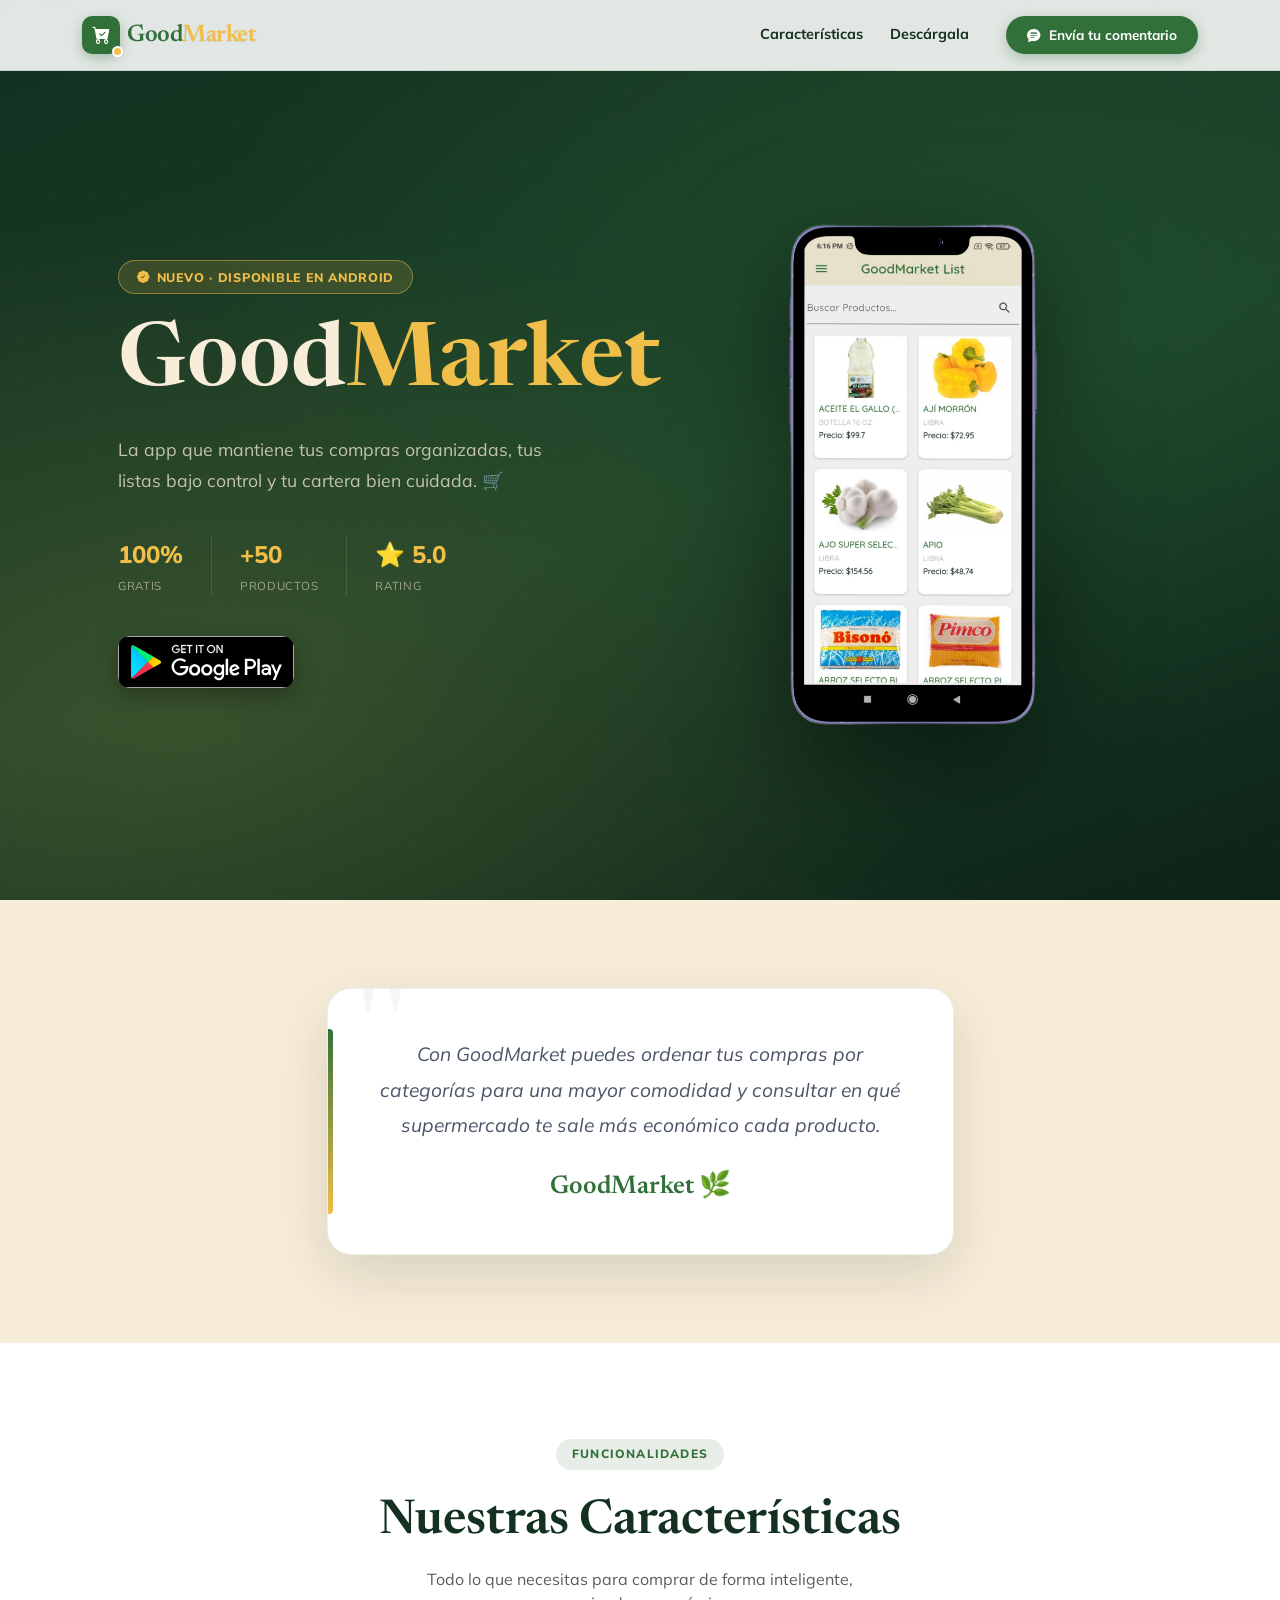
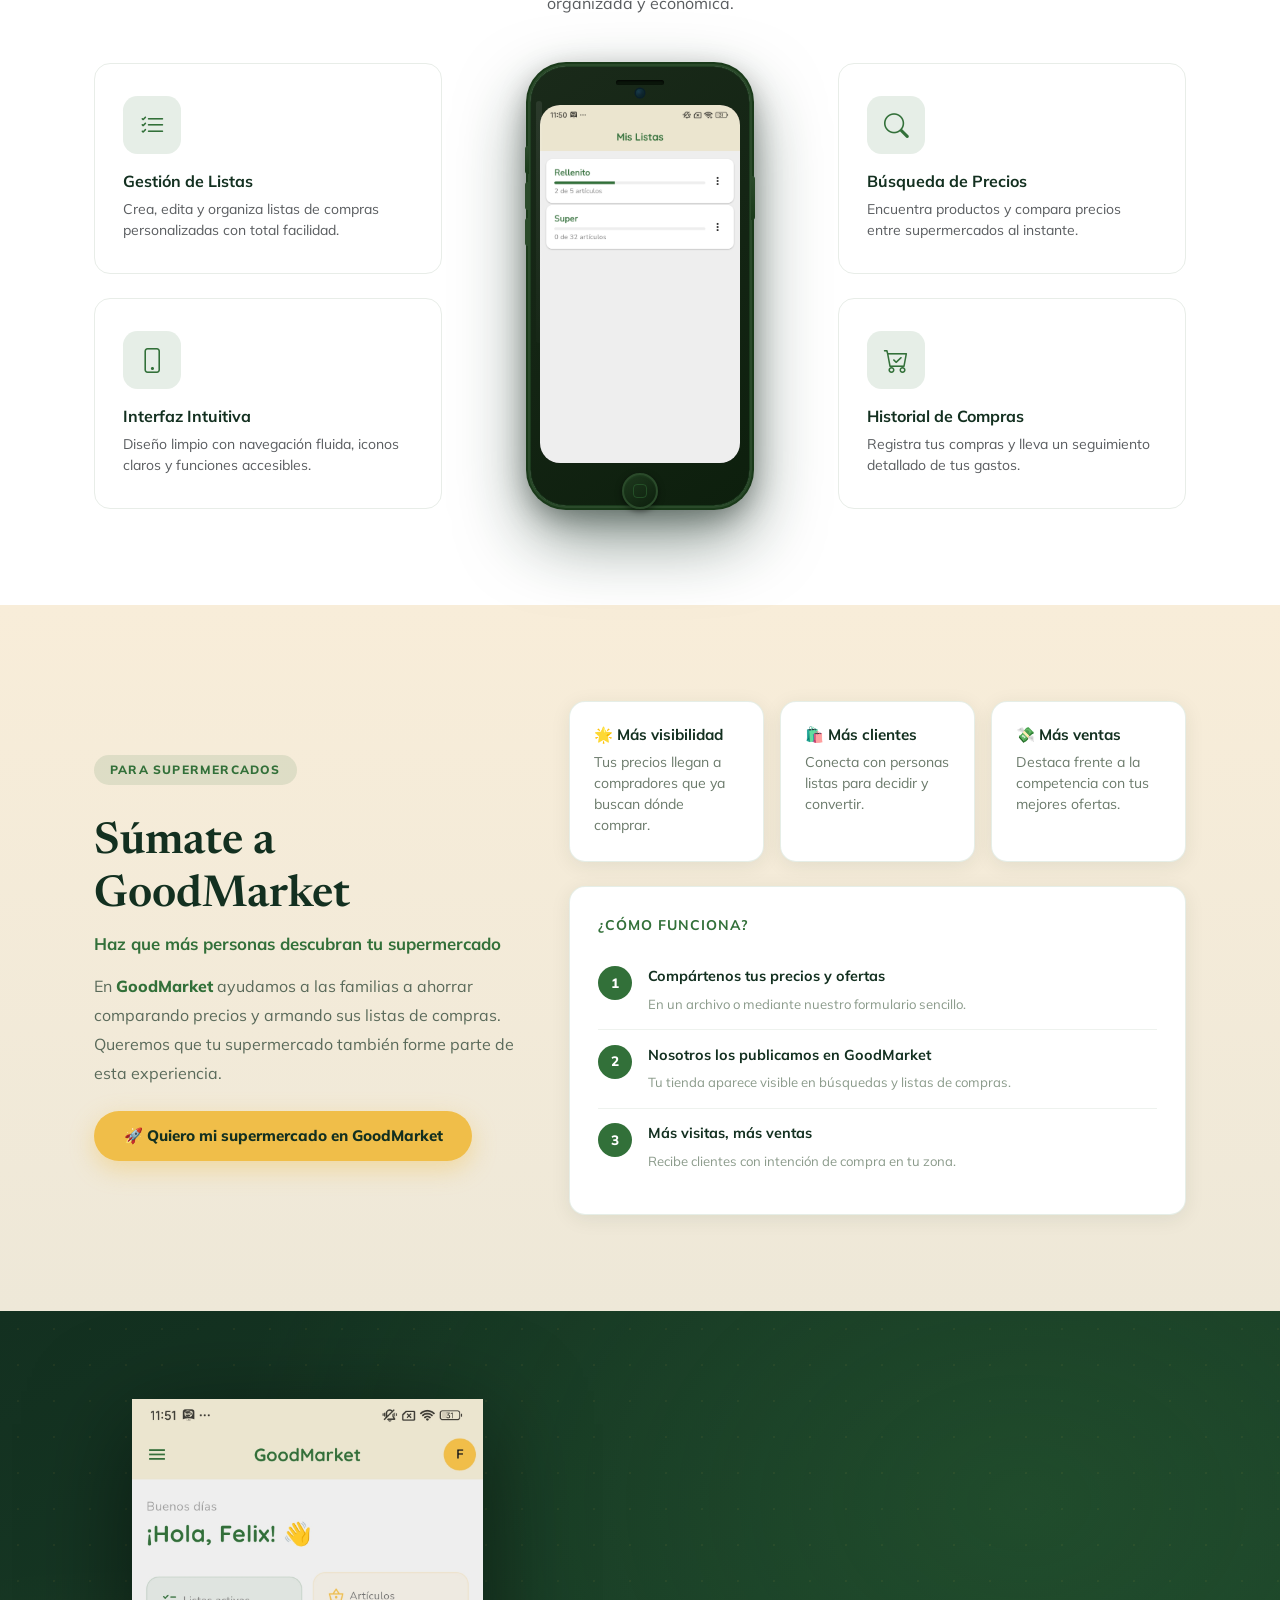
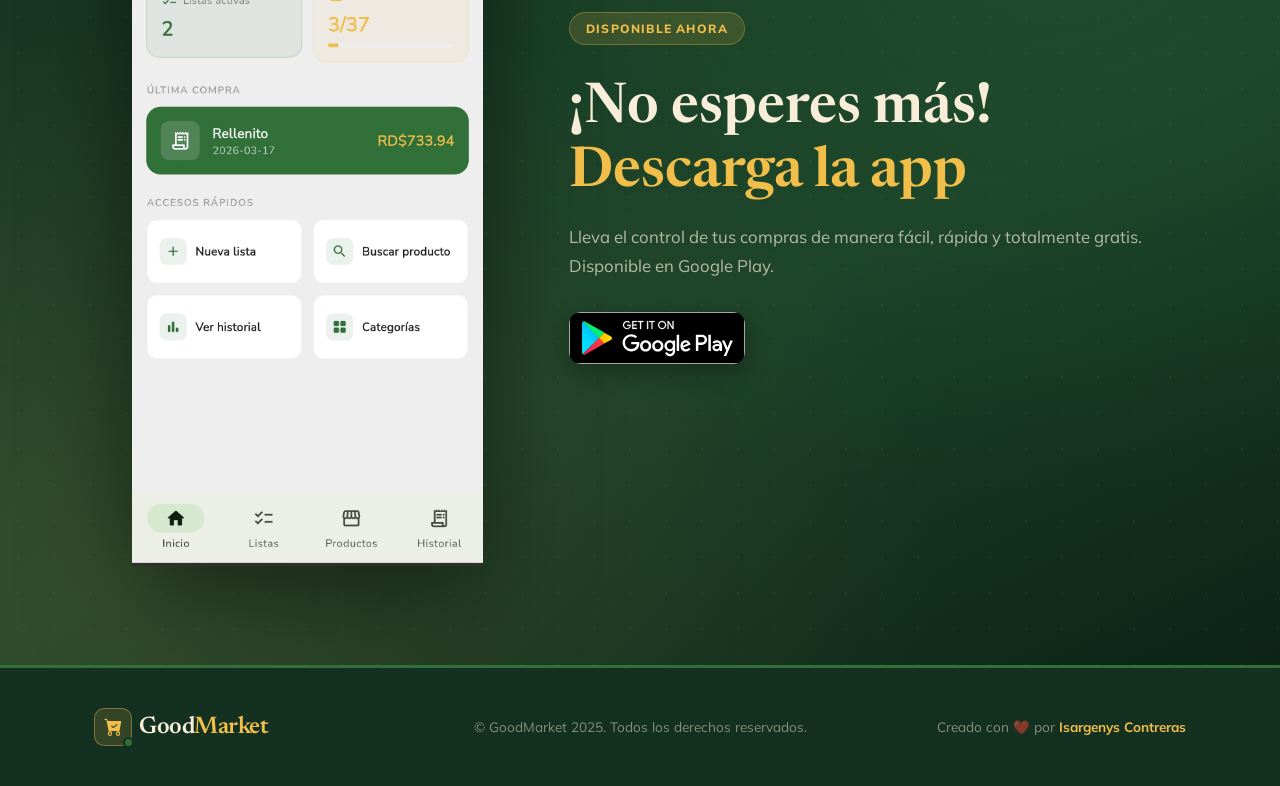
==== commit 7f5d7356: "update images" ====
--- a/index.html
+++ b/index.html
@@ -456,12 +456,12 @@
         margin-bottom: 0.5rem;
       }
 
-      .features-phone-img {
+      /* .features-phone-img {
         max-width: 78%;
         height: auto;
         filter: drop-shadow(0 20px 40px rgba(19,48,32,0.2));
         animation: float 6s ease-in-out infinite;
-      }
+      } */
 
       /* ================================================
          ÚNETE
@@ -730,6 +730,191 @@
         .cta-phone-img  { max-width: 72%; }
         .quote-card     { padding: 2rem 1.5rem; }
       }
+
+      /* ================================================
+   PHONE MOCKUP
+================================================ */
+.phone-mockup {
+  position: relative;
+  display: inline-block;
+  animation: float 6s ease-in-out infinite;
+}
+
+/* Marco del teléfono */
+.phone-mockup__frame {
+  position: relative;
+  width: 220px;
+  height: 440px;
+  background: linear-gradient(145deg, #1a2a1a, #0d1f0d);
+  border-radius: 36px;
+  padding: 14px 10px;
+  margin: 0 auto;
+
+  /* Borde con brillo */
+  box-shadow:
+    0 0 0 2px #2a4a2a,
+    0 0 0 4px #1a3a1a,
+    inset 0 0 0 1px rgba(50, 112, 57, 0.3),
+    0 30px 70px rgba(19, 48, 32, 0.55),
+    0 10px 30px rgba(0, 0, 0, 0.4);
+
+  /* Botones laterales decorativos */
+  overflow: visible;
+}
+
+/* Botones laterales izquierda (volumen) */
+.phone-mockup__frame::before {
+  content: '';
+  position: absolute;
+  left: -5px;
+  top: 80px;
+  width: 4px;
+  height: 28px;
+  background: linear-gradient(to bottom, #2a4a2a, #1a3a1a);
+  border-radius: 3px 0 0 3px;
+  box-shadow:
+    0 36px 0 #2a4a2a,
+    0 72px 0 #2a4a2a;
+}
+
+/* Botón lateral derecha (encendido) */
+.phone-mockup__frame::after {
+  content: '';
+  position: absolute;
+  right: -5px;
+  top: 110px;
+  width: 4px;
+  height: 44px;
+  background: linear-gradient(to bottom, #2a4a2a, #1a3a1a);
+  border-radius: 0 3px 3px 0;
+}
+
+/* Altavoz superior */
+.phone-mockup__speaker {
+  width: 48px;
+  height: 5px;
+  background: #0a150a;
+  border-radius: 3px;
+  margin: 0 auto 10px;
+  box-shadow: inset 0 1px 2px rgba(0,0,0,0.8);
+  position: relative;
+  z-index: 2;
+}
+
+/* Cámara frontal */
+.phone-mockup__camera {
+  width: 8px;
+  height: 8px;
+  background: radial-gradient(circle at 35% 35%, #1a3a4a, #050e10);
+  border-radius: 50%;
+  margin: -6px auto 8px;
+  box-shadow:
+    0 0 0 1.5px #0a1f2a,
+    inset 0 0 3px rgba(6, 182, 212, 0.15);
+  position: relative;
+  z-index: 2;
+}
+
+/* Pantalla */
+.phone-mockup__screen {
+  width: 100%;
+  /* Altura = frame - speaker - camera - home - paddings */
+  height: 358px;
+  border-radius: 20px;
+  overflow: hidden;
+  background: #000;
+  position: relative;
+
+  /* Reflejo sutil en pantalla */
+  box-shadow: inset 0 0 0 1px rgba(255,255,255,0.05);
+}
+
+.phone-mockup__screen img {
+  width: 100%;
+  height: 100%;
+  object-fit: cover;
+  object-position: top center;
+  display: block;
+  transition: transform 6s ease;
+}
+
+/* Scroll suave de la imagen al hacer hover */
+.phone-mockup:hover .phone-mockup__screen img {
+  transform: translateY(calc(-100% + 358px));
+}
+
+/* Botón home inferior */
+.phone-mockup__home {
+  width: 36px;
+  height: 36px;
+  border-radius: 50%;
+  background: linear-gradient(145deg, #1e3a1e, #0d1f0d);
+  border: 2px solid #2a4a2a;
+  margin: 10px auto 0;
+  position: relative;
+  box-shadow:
+    0 2px 6px rgba(0,0,0,0.5),
+    inset 0 1px 2px rgba(50, 112, 57, 0.2);
+}
+
+/* Cuadrado interior del botón home */
+.phone-mockup__home::after {
+  content: '';
+  position: absolute;
+  top: 50%; left: 50%;
+  transform: translate(-50%, -50%);
+  width: 14px;
+  height: 14px;
+  border: 1.5px solid rgba(50, 112, 57, 0.5);
+  border-radius: 4px;
+}
+
+/* Brillo lateral del teléfono */
+.phone-mockup__shine {
+  position: absolute;
+  top: 8%;
+  left: 6px;
+  width: 6px;
+  height: 55%;
+  background: linear-gradient(
+    to bottom,
+    rgba(255,255,255,0.08),
+    rgba(255,255,255,0.01)
+  );
+  border-radius: 3px;
+  pointer-events: none;
+}
+
+/* ── Responsive ── */
+@media (max-width: 991.98px) {
+  .phone-mockup__frame {
+    width: 190px;
+    height: 380px;
+  }
+
+  .phone-mockup__screen {
+    height: 308px;
+  }
+
+  .phone-mockup:hover .phone-mockup__screen img {
+    transform: translateY(calc(-100% + 308px));
+  }
+}
+
+@media (max-width: 575.98px) {
+  .phone-mockup__frame {
+    width: 175px;
+    height: 352px;
+  }
+
+  .phone-mockup__screen {
+    height: 285px;
+  }
+
+  .phone-mockup:hover .phone-mockup__screen img {
+    transform: translateY(calc(-100% + 285px));
+  }
+}
     </style>
   </head>
 
@@ -824,7 +1009,7 @@
             </div>
 
             <div class="app-badge-wrap">
-              <a href="#!" aria-label="Descargar en Google Play">
+              <a href="https://play.google.com/store/apps/details?id=com.felixdev.goodmarketlist&hl=es_419" aria-label="Descargar en Google Play">
                 <img class="app-badge" src="assets/img/google-play-badge.svg" alt="Google Play" />
               </a>
             </div>
@@ -899,9 +1084,28 @@
             </div>
           </div>
 
-          <div class="col-lg-4 text-center fade-in-up">
-            <img src="assets/2.png" alt="GoodMarket Features" class="features-phone-img" />
-          </div>
+                  <div class="col-lg-4 text-center fade-in-up">
+          <div class="phone-mockup">
+            <div class="phone-mockup__frame">
+              <!-- Altavoz -->
+              <div class="phone-mockup__speaker"></div>
+              <!-- Cámara -->
+              <div class="phone-mockup__camera"></div>
+              <!-- Pantalla con la imagen -->
+              <div class="phone-mockup__screen">
+                <img src="assets/6343.jpg" alt="GoodMarket Features" />
+              </div>
+              <!-- Botón home -->
+              <div class="phone-mockup__home"></div>
+            </div>
+            <!-- Brillo decorativo -->
+            <div class="phone-mockup__shine"></div>
+          </div>
+        </div>
+
+          <!-- <div class="col-lg-4 text-center fade-in-up">
+            <img src="assets/6343.jpg" alt="GoodMarket Features" class="features-phone-img" />
+          </div> -->
 
           <div class="col-lg-4">
             <div class="row gy-4">
@@ -946,7 +1150,7 @@
               ahorrar comparando precios y armando sus listas de compras.
               Queremos que tu supermercado también forme parte de esta experiencia.
             </p>
-            <a class="btn-unete" href="#form-aliados">
+            <a class="btn-unete" href="https://wa.me/+18494528882?text=Quieres%20unirte%20a%20GoodMartek%20">
               🚀 Quiero mi supermercado en GoodMarket
             </a>
           </div>
@@ -1016,7 +1220,7 @@
         <div class="row gx-5 align-items-center">
 
           <div class="col-lg-5 text-center mb-5 mb-lg-0 fade-in-up">
-            <img src="assets/3.png" alt="Descarga GoodMarket" class="cta-phone-img" />
+            <img src="assets/6344.jpg" alt="Descarga GoodMarket" class="cta-phone-img" />
           </div>
 
           <div class="col-lg-7 fade-in-up delay-2">
@@ -1030,7 +1234,7 @@
               gratis. Disponible en Google Play.
             </p>
             <div class="app-badge-wrap">
-              <a href="#!" aria-label="Descargar en Google Play">
+              <a href="https://play.google.com/store/apps/details?id=com.felixdev.goodmarketlist&hl=es_419" aria-label="Descargar en Google Play">
                 <img class="app-badge" src="assets/img/google-play-badge.svg" alt="Google Play" />
               </a>
             </div>
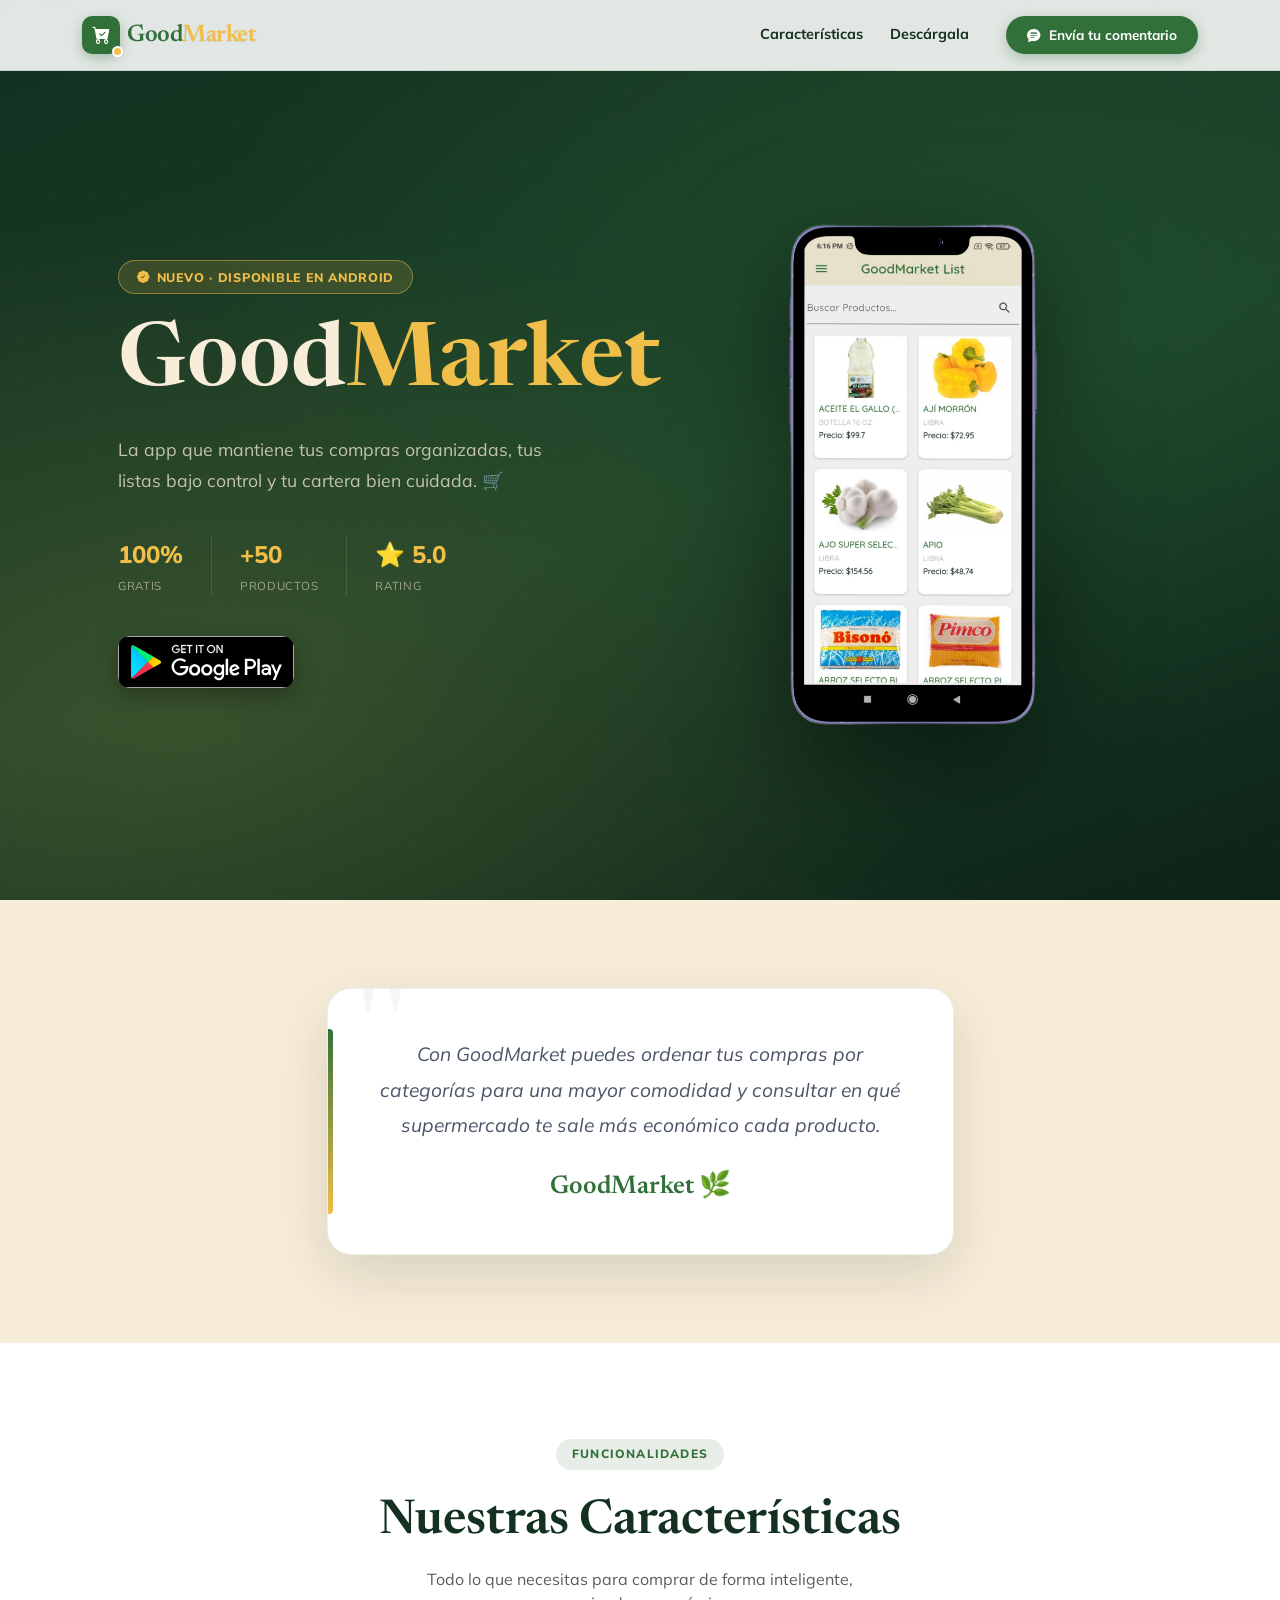
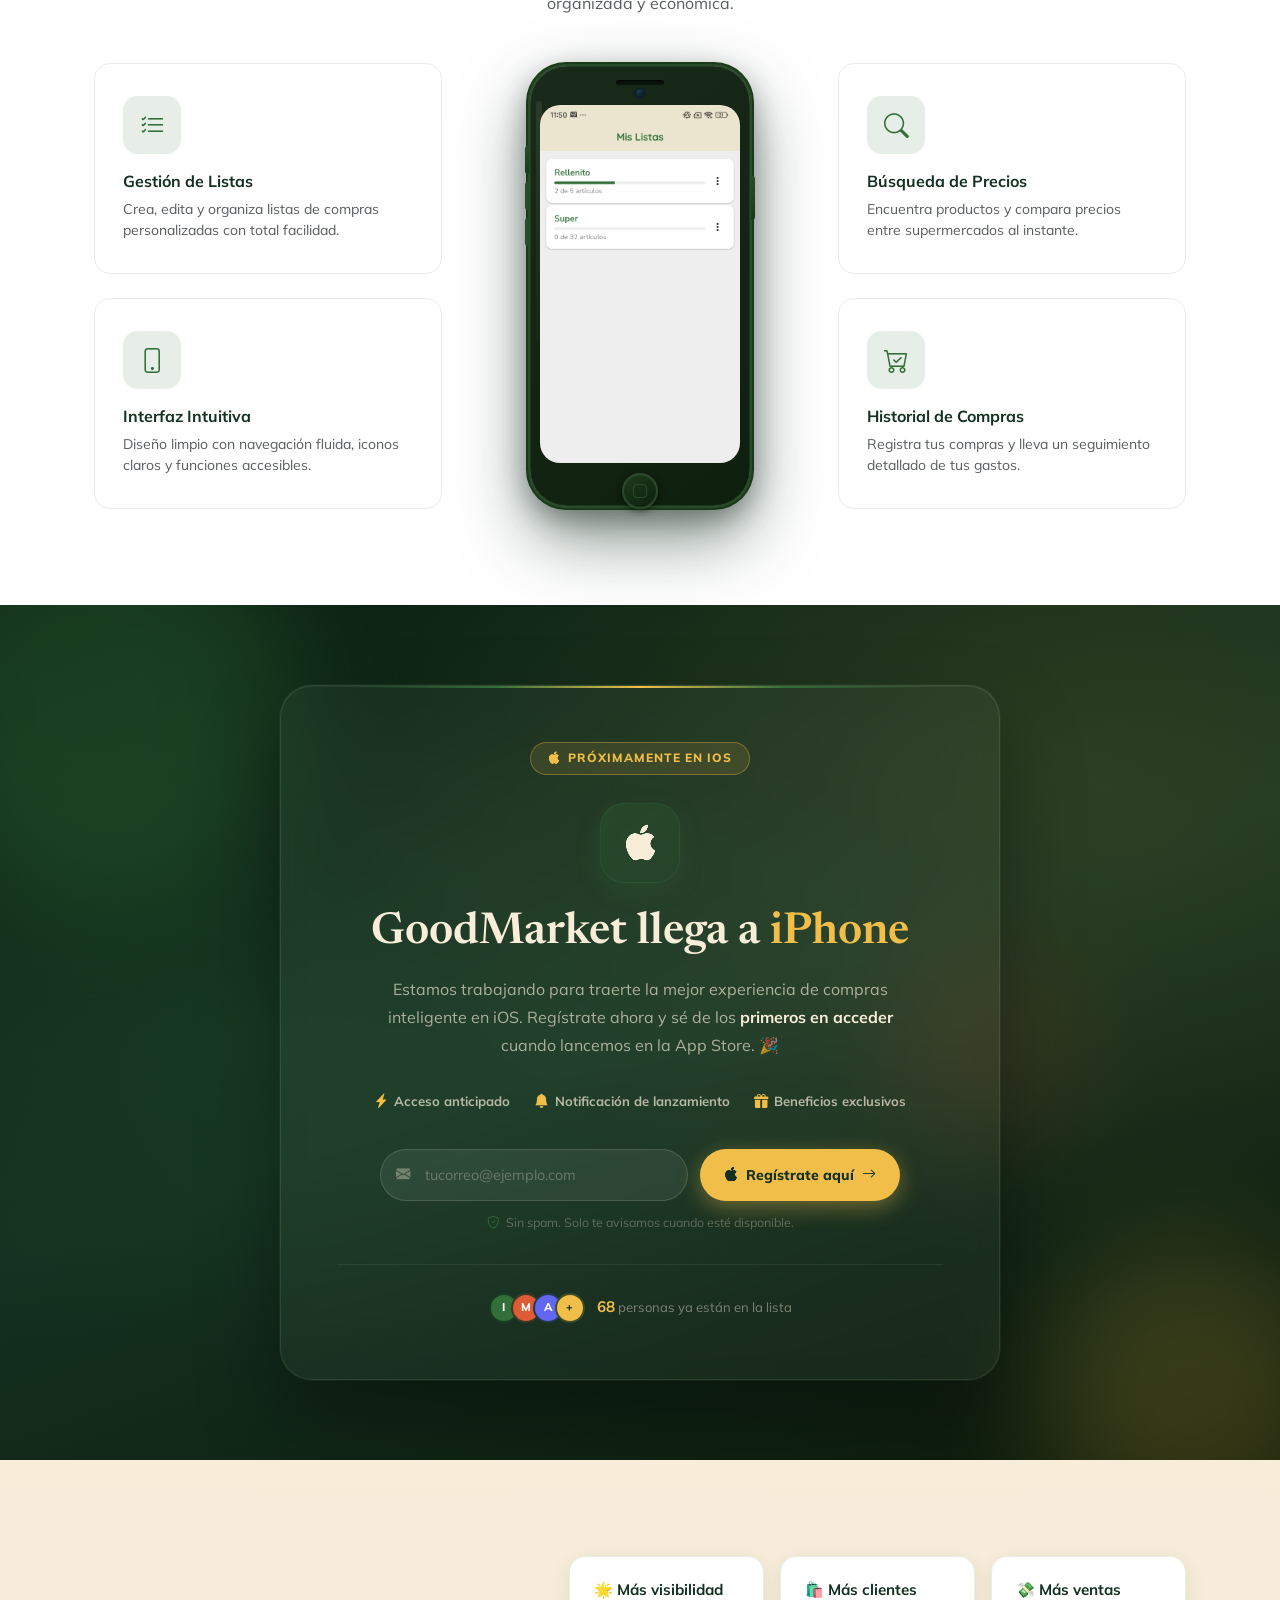
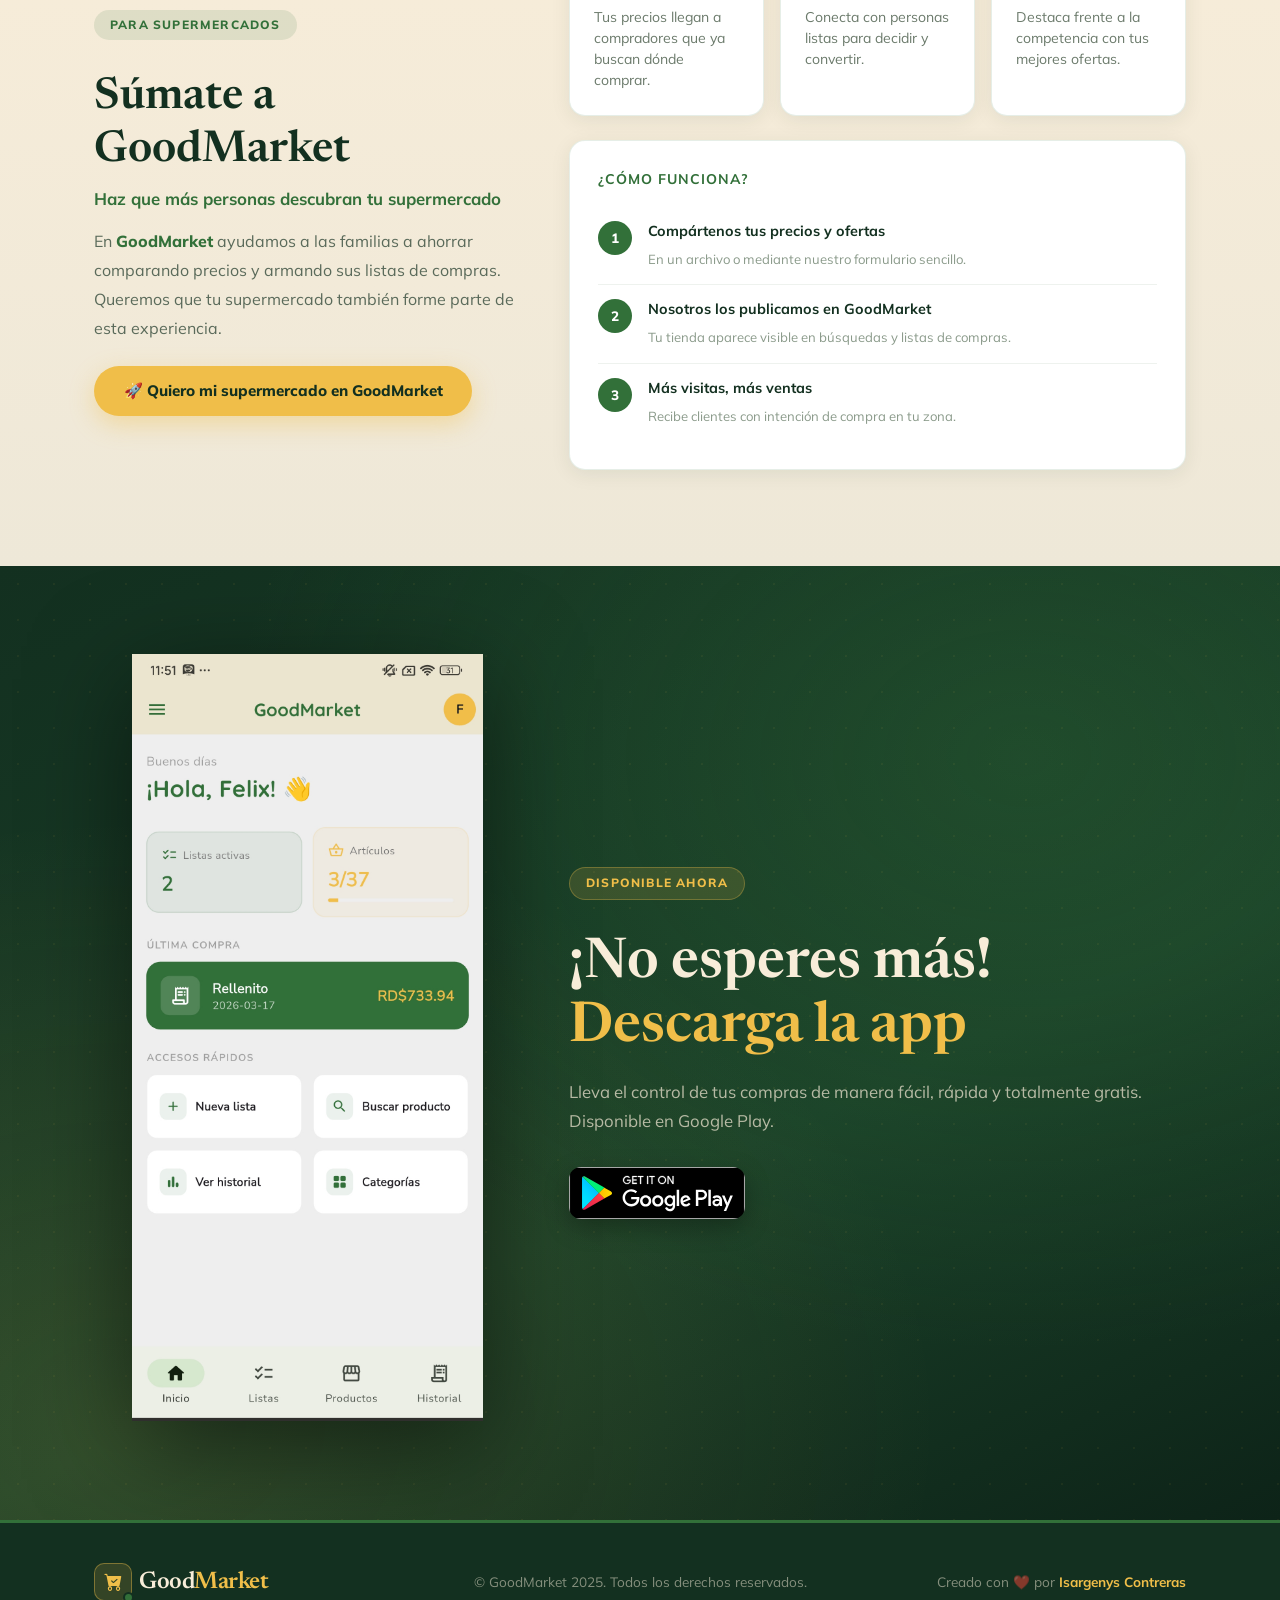
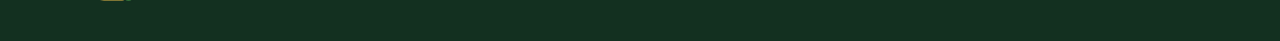
==== commit c9a934ea: "Formulario para ios" ====
--- a/index.html
+++ b/index.html
@@ -913,6 +913,348 @@
 
   .phone-mockup:hover .phone-mockup__screen img {
     transform: translateY(calc(-100% + 285px));
+  }
+}
+/* ================================================
+   BANNER iOS — LISTA DE ESPERA
+================================================ */
+.ios-banner {
+  background:
+    radial-gradient(ellipse at 20% 50%, rgba(50,112,57,0.18) 0%, transparent 55%),
+    radial-gradient(ellipse at 85% 20%, rgba(240,190,73,0.12) 0%, transparent 50%),
+    linear-gradient(160deg, #0a1f10 0%, var(--tilled) 50%, #0d1a0a 100%);
+  padding: 5rem 0;
+  position: relative;
+  overflow: hidden;
+}
+
+/* Orbes decorativos de fondo */
+.ios-banner__orb {
+  position: absolute;
+  border-radius: 50%;
+  pointer-events: none;
+  filter: blur(60px);
+  opacity: 0.35;
+}
+
+.ios-banner__orb--1 {
+  width: 400px;
+  height: 400px;
+  background: var(--forest);
+  top: -100px;
+  left: -100px;
+}
+
+.ios-banner__orb--2 {
+  width: 300px;
+  height: 300px;
+  background: var(--wheat);
+  bottom: -80px;
+  right: -60px;
+  opacity: 0.18;
+}
+
+.ios-banner__orb--3 {
+  width: 200px;
+  height: 200px;
+  background: var(--cherry);
+  top: 40%;
+  right: 15%;
+  opacity: 0.12;
+}
+
+/* Tarjeta principal */
+.ios-banner__card {
+  background: rgba(255, 255, 255, 0.04);
+  border: 1px solid rgba(248, 237, 217, 0.1);
+  border-radius: 2rem;
+  padding: 3.5rem;
+  text-align: center;
+  backdrop-filter: blur(12px);
+  -webkit-backdrop-filter: blur(12px);
+  box-shadow:
+    0 0 0 1px rgba(50, 112, 57, 0.15),
+    0 40px 80px rgba(0, 0, 0, 0.35),
+    inset 0 1px 0 rgba(255,255,255,0.06);
+  position: relative;
+  overflow: hidden;
+}
+
+/* Línea top degradada */
+.ios-banner__card::before {
+  content: '';
+  position: absolute;
+  top: 0; left: 10%; right: 10%;
+  height: 2px;
+  background: linear-gradient(
+    90deg,
+    transparent,
+    var(--forest),
+    var(--wheat),
+    var(--forest),
+    transparent
+  );
+  border-radius: 1px;
+}
+
+/* Badge */
+.ios-banner__badge {
+  display: inline-flex;
+  align-items: center;
+  gap: 0.45rem;
+  background: rgba(240, 190, 73, 0.12);
+  border: 1px solid rgba(240, 190, 73, 0.35);
+  color: var(--wheat);
+  font-size: 0.75rem;
+  font-weight: 800;
+  padding: 0.4rem 1.1rem;
+  border-radius: 50px;
+  margin-bottom: 1.75rem;
+  letter-spacing: 0.08em;
+  text-transform: uppercase;
+  animation: pulse-badge 2.5s ease-in-out infinite;
+}
+
+@keyframes pulse-badge {
+  0%, 100% { box-shadow: 0 0 0 0 rgba(240,190,73,0); }
+  50%       { box-shadow: 0 0 0 6px rgba(240,190,73,0.1); }
+}
+
+/* Ícono Apple grande */
+.ios-banner__apple-icon {
+  width: 80px;
+  height: 80px;
+  background: linear-gradient(145deg, rgba(50,112,57,0.25), rgba(50,112,57,0.1));
+  border: 1.5px solid rgba(50,112,57,0.3);
+  border-radius: 24px;
+  display: flex;
+  align-items: center;
+  justify-content: center;
+  margin: 0 auto 1.5rem;
+  font-size: 2.2rem;
+  color: var(--alabaster);
+  box-shadow: 0 8px 24px rgba(50,112,57,0.2);
+  transition: transform 0.4s ease;
+}
+
+.ios-banner__card:hover .ios-banner__apple-icon {
+  transform: scale(1.08) rotate(-4deg);
+}
+
+/* Título */
+.ios-banner__title {
+  font-family: 'Newsreader', serif;
+  font-size: clamp(1.75rem, 4vw, 2.75rem);
+  font-weight: 600;
+  color: var(--alabaster);
+  line-height: 1.2;
+  margin-bottom: 1rem;
+}
+
+.ios-banner__title span {
+  color: var(--wheat);
+}
+
+/* Descripción */
+.ios-banner__desc {
+  color: rgba(248, 237, 217, 0.65);
+  font-size: 1rem;
+  line-height: 1.75;
+  max-width: 520px;
+  margin: 0 auto 2rem;
+}
+
+.ios-banner__desc strong {
+  color: var(--alabaster);
+  font-weight: 700;
+}
+
+/* Perks / beneficios */
+.ios-banner__perks {
+  display: flex;
+  justify-content: center;
+  gap: 1.5rem;
+  flex-wrap: wrap;
+  margin-bottom: 2.25rem;
+}
+
+.ios-banner__perk {
+  display: flex;
+  align-items: center;
+  gap: 0.4rem;
+  font-size: 0.82rem;
+  font-weight: 700;
+  color: rgba(248,237,217,0.7);
+}
+
+.ios-banner__perk i {
+  color: var(--wheat);
+  font-size: 0.9rem;
+}
+
+/* Formulario */
+.ios-banner__form {
+  max-width: 520px;
+  margin: 0 auto;
+}
+
+.ios-banner__input-group {
+  display: flex;
+  gap: 0.75rem;
+  margin-bottom: 0.75rem;
+}
+
+.ios-banner__input-wrap {
+  flex: 1;
+  position: relative;
+  min-width: 0;
+}
+
+.ios-banner__input-icon {
+  position: absolute;
+  left: 1rem;
+  top: 50%;
+  transform: translateY(-50%);
+  color: rgba(248,237,217,0.35);
+  font-size: 0.9rem;
+  pointer-events: none;
+}
+
+.ios-banner__input {
+  width: 100%;
+  height: 52px;
+  background: rgba(255,255,255,0.07);
+  border: 1.5px solid rgba(248,237,217,0.15);
+  border-radius: 50px;
+  padding: 0 1.1rem 0 2.75rem;
+  font-family: 'Mulish', sans-serif;
+  font-size: 0.9rem;
+  color: var(--alabaster);
+  transition: all 0.3s ease;
+  outline: none;
+}
+
+.ios-banner__input::placeholder {
+  color: rgba(248,237,217,0.3);
+}
+
+.ios-banner__input:focus {
+  border-color: var(--forest);
+  background: rgba(50,112,57,0.1);
+  box-shadow: 0 0 0 3px rgba(50,112,57,0.2);
+}
+
+/* Botón CTA principal */
+.ios-banner__btn {
+  display: inline-flex;
+  align-items: center;
+  white-space: nowrap;
+  height: 52px;
+  background: var(--wheat);
+  color: var(--tilled);
+  font-family: 'Mulish', sans-serif;
+  font-weight: 800;
+  font-size: 0.88rem;
+  padding: 0 1.5rem;
+  border: none;
+  border-radius: 50px;
+  cursor: pointer;
+  transition: all 0.3s ease;
+  box-shadow: 0 6px 22px rgba(240,190,73,0.4);
+  flex-shrink: 0;
+}
+
+.ios-banner__btn:hover {
+  background: var(--cherry);
+  color: #fff;
+  transform: translateY(-3px);
+  box-shadow: 0 10px 28px rgba(221,92,54,0.45);
+}
+
+.ios-banner__btn:hover .ios-banner__btn-arrow {
+  transform: translateX(4px);
+}
+
+.ios-banner__btn-arrow {
+  transition: transform 0.3s ease;
+}
+
+/* Mensaje privacidad */
+.ios-banner__privacy {
+  font-size: 0.78rem;
+  color: rgba(248,237,217,0.3);
+  margin: 0;
+}
+
+.ios-banner__privacy i {
+  color: var(--forest);
+}
+
+/* Contador */
+.ios-banner__counter {
+  display: flex;
+  align-items: center;
+  justify-content: center;
+  gap: 0.75rem;
+  margin-top: 2rem;
+  padding-top: 1.75rem;
+  border-top: 1px solid rgba(248,237,217,0.07);
+}
+
+.ios-banner__avatars {
+  display: flex;
+}
+
+.ios-banner__avatar {
+  width: 30px;
+  height: 30px;
+  border-radius: 50%;
+  border: 2px solid rgba(19,48,32,0.8);
+  display: flex;
+  align-items: center;
+  justify-content: center;
+  font-size: 0.7rem;
+  font-weight: 800;
+  color: #fff;
+  margin-left: -8px;
+}
+
+.ios-banner__avatars .ios-banner__avatar:first-child {
+  margin-left: 0;
+}
+
+.ios-banner__counter-text {
+  font-size: 0.82rem;
+  color: rgba(248,237,217,0.45);
+}
+
+.ios-banner__counter-text strong {
+  color: var(--wheat);
+  font-size: 0.95rem;
+}
+
+/* Responsive */
+@media (max-width: 575.98px) {
+  .ios-banner__card {
+    padding: 2.5rem 1.5rem;
+  }
+
+  .ios-banner__input-group {
+    flex-direction: column;
+  }
+
+  .ios-banner__btn {
+    width: 100%;
+    justify-content: center;
+    height: 50px;
+  }
+
+  .ios-banner__input {
+    height: 50px;
+  }
+
+  .ios-banner__perks {
+    gap: 1rem;
   }
 }
     </style>
@@ -1025,6 +1367,8 @@
         </div>
       </div>
     </header>
+
+
 
     <!-- ================================================
          QUOTE
@@ -1103,10 +1447,6 @@
           </div>
         </div>
 
-          <!-- <div class="col-lg-4 text-center fade-in-up">
-            <img src="assets/6343.jpg" alt="GoodMarket Features" class="features-phone-img" />
-          </div> -->
-
           <div class="col-lg-4">
             <div class="row gy-4">
               <div class="col-12 fade-in-up delay-1">
@@ -1133,6 +1473,117 @@
         </div>
       </div>
     </section>
+
+        <!-- ================================================
+     BANNER iOS — LISTA DE ESPERA
+================================================ -->
+<section class="ios-banner">
+  <!-- Partículas decorativas -->
+  <div class="ios-banner__orb ios-banner__orb--1"></div>
+  <div class="ios-banner__orb ios-banner__orb--2"></div>
+  <div class="ios-banner__orb ios-banner__orb--3"></div>
+
+  <div class="container px-4 position-relative" style="z-index:2;">
+    <div class="row justify-content-center">
+      <div class="col-lg-9 col-xl-8">
+
+        <div class="ios-banner__card fade-in-up">
+
+          <!-- Badge superior -->
+          <div class="ios-banner__badge">
+            <i class="bi bi-apple"></i>
+            Próximamente en iOS
+          </div>
+
+          <!-- Ícono grande Apple -->
+          <div class="ios-banner__apple-icon">
+            <i class="bi bi-apple"></i>
+          </div>
+
+          <!-- Título -->
+          <h2 class="ios-banner__title">
+            GoodMarket llega a <span>iPhone</span>
+          </h2>
+
+          <!-- Descripción -->
+          <p class="ios-banner__desc">
+            Estamos trabajando para traerte la mejor experiencia de compras inteligente
+            en iOS. Regístrate ahora y sé de los <strong>primeros en acceder</strong>
+            cuando lancemos en la App Store. 🎉
+          </p>
+
+          <!-- Beneficios rápidos -->
+          <div class="ios-banner__perks">
+            <div class="ios-banner__perk">
+              <i class="bi bi-lightning-charge-fill"></i>
+              <span>Acceso anticipado</span>
+            </div>
+            <div class="ios-banner__perk">
+              <i class="bi bi-bell-fill"></i>
+              <span>Notificación de lanzamiento</span>
+            </div>
+            <div class="ios-banner__perk">
+              <i class="bi bi-gift-fill"></i>
+              <span>Beneficios exclusivos</span>
+            </div>
+          </div>
+
+          <!-- Formulario inline -->
+          <form
+            class="ios-banner__form"
+            action="https://formsubmit.co/fcarvajal44@gmail.com"
+            method="POST"
+            id="iosWaitlistForm"
+          >
+            <input type="hidden" name="_subject" value="Nueva inscripción lista de espera iOS - GoodMarket" />
+            <input type="hidden" name="_captcha" value="false" />
+            <input type="hidden" name="_next"    value="#" />
+            <input type="hidden" name="origen"   value="Banner iOS Landing" />
+
+            <div class="ios-banner__input-group">
+              <div class="ios-banner__input-wrap">
+                <i class="bi bi-envelope-fill ios-banner__input-icon"></i>
+                <input
+                  type="email"
+                  name="email"
+                  class="ios-banner__input"
+                  placeholder="tucorreo@ejemplo.com"
+                  required
+                  autocomplete="email"
+                />
+              </div>
+              <button type="submit" class="ios-banner__btn">
+                <i class="bi bi-apple me-2"></i>
+                Regístrate aquí
+                <i class="bi bi-arrow-right ms-2 ios-banner__btn-arrow"></i>
+              </button>
+            </div>
+
+            <!-- Mensaje de privacidad -->
+            <p class="ios-banner__privacy">
+              <i class="bi bi-shield-check me-1"></i>
+              Sin spam. Solo te avisamos cuando esté disponible.
+            </p>
+          </form>
+
+          <!-- Contador animado de inscritos (decorativo) -->
+          <div class="ios-banner__counter">
+            <div class="ios-banner__avatars">
+              <div class="ios-banner__avatar" style="background: var(--forest);">I</div>
+              <div class="ios-banner__avatar" style="background: var(--cherry);">M</div>
+              <div class="ios-banner__avatar" style="background: #6366f1;">A</div>
+              <div class="ios-banner__avatar" style="background: var(--wheat); color: var(--tilled);">+</div>
+            </div>
+            <span class="ios-banner__counter-text">
+              <strong id="waitlistCount">127</strong> personas ya están en la lista
+            </span>
+          </div>
+
+        </div>
+      </div>
+    </div>
+  </div>
+</section>
 
     <!-- ================================================
          ÚNETE
@@ -1350,6 +1801,30 @@
       );
 
       document.querySelectorAll('.fade-in-up').forEach(el => observer.observe(el));
+
+      /* Contador lista de espera — animación numérica */
+const countEl = document.getElementById('waitlistCount');
+if (countEl) {
+  const target  = 127;
+  const duration = 1800;
+  const step     = Math.ceil(duration / target);
+  let current    = 0;
+
+  const counter = new IntersectionObserver((entries) => {
+    entries.forEach(entry => {
+      if (entry.isIntersecting) {
+        const timer = setInterval(() => {
+          current += 1;
+          countEl.textContent = current;
+          if (current >= target) clearInterval(timer);
+        }, step);
+        counter.unobserve(entry.target);
+      }
+    });
+  }, { threshold: 0.5 });
+
+  counter.observe(countEl);
+}
     </script>
 
   </body>
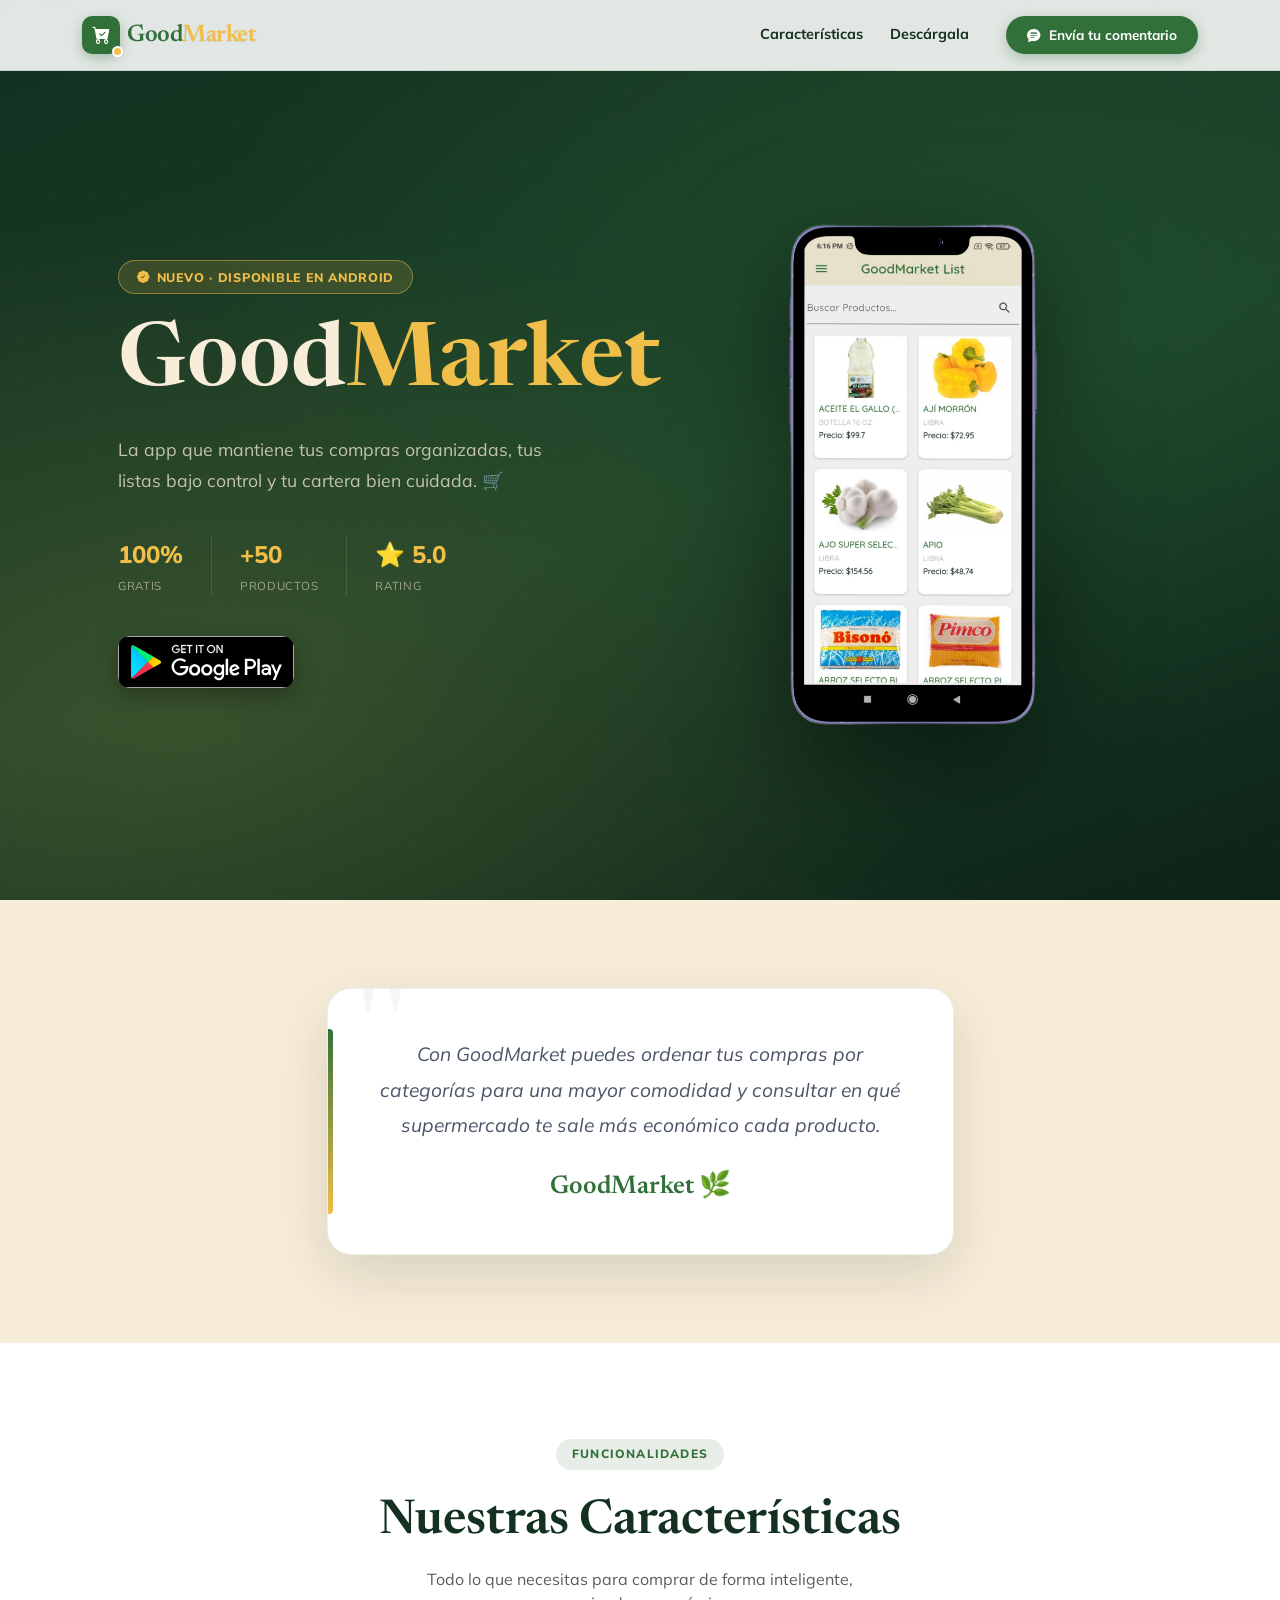
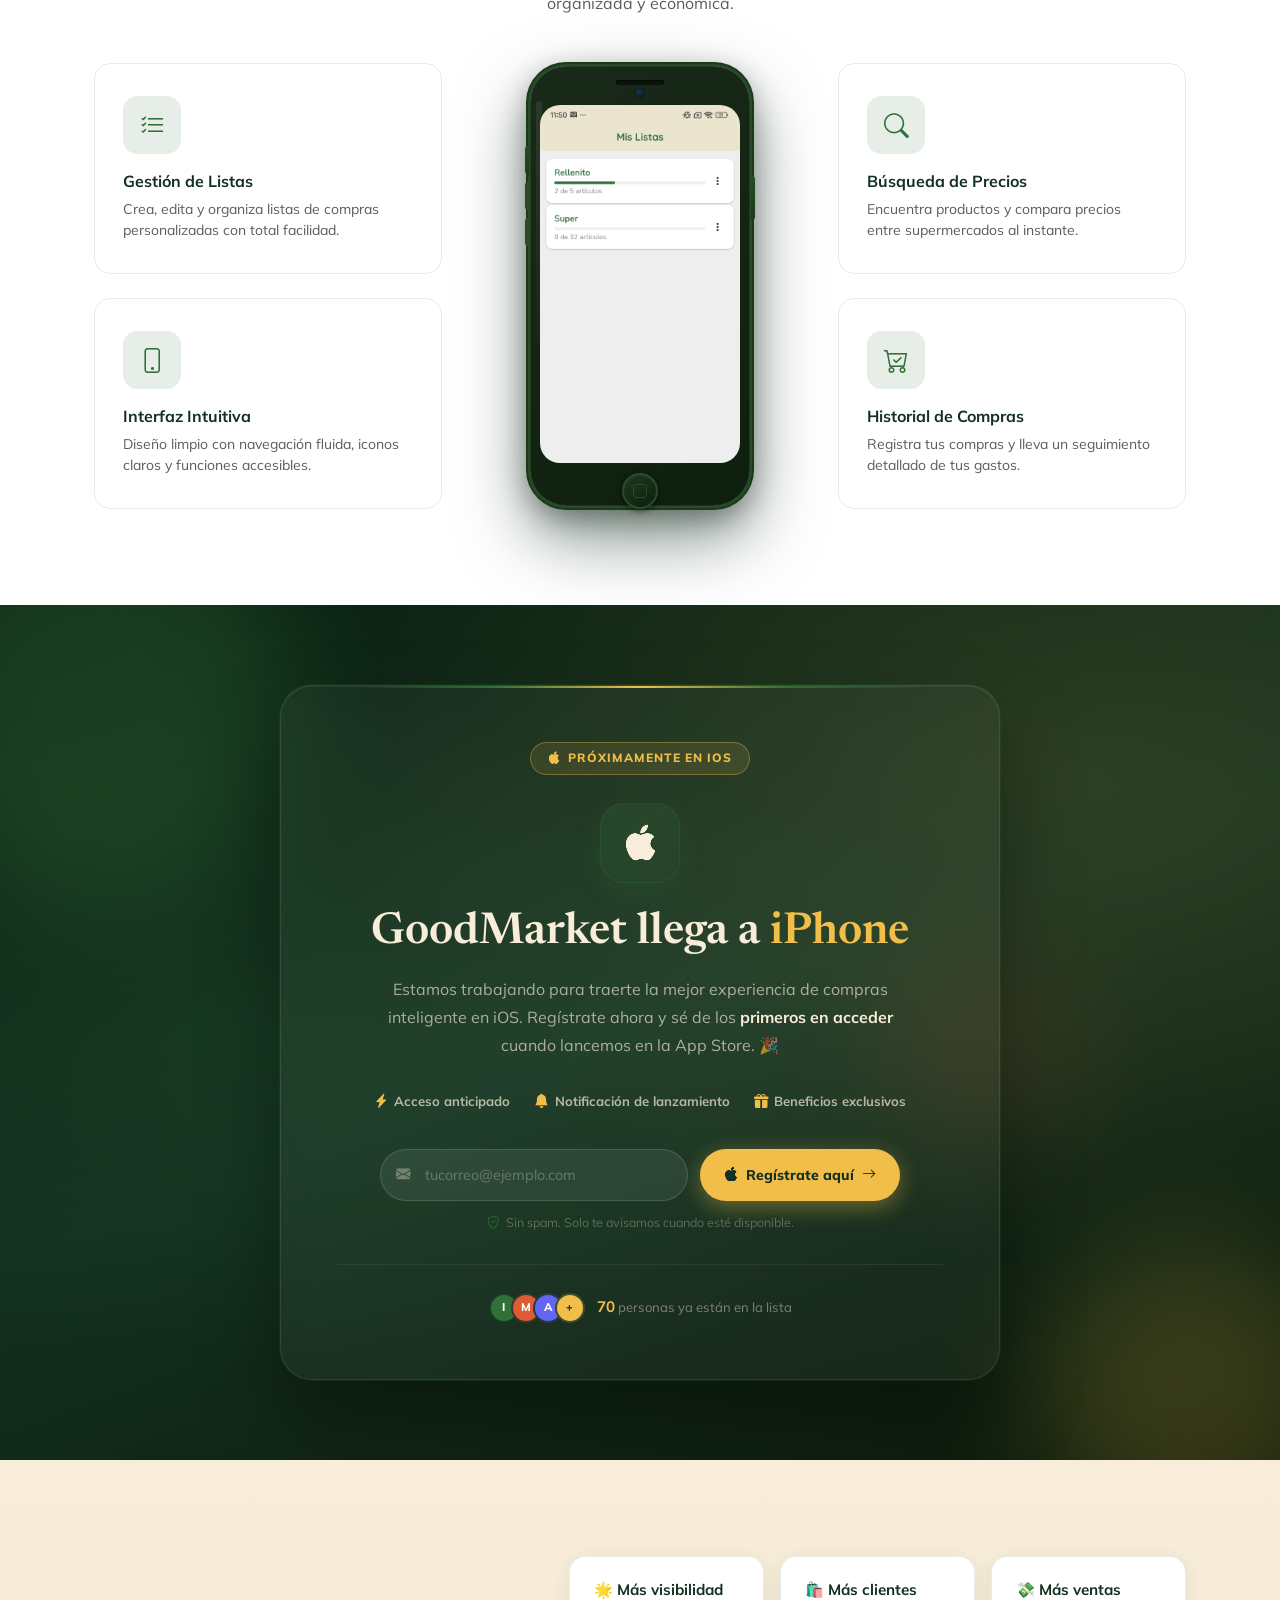
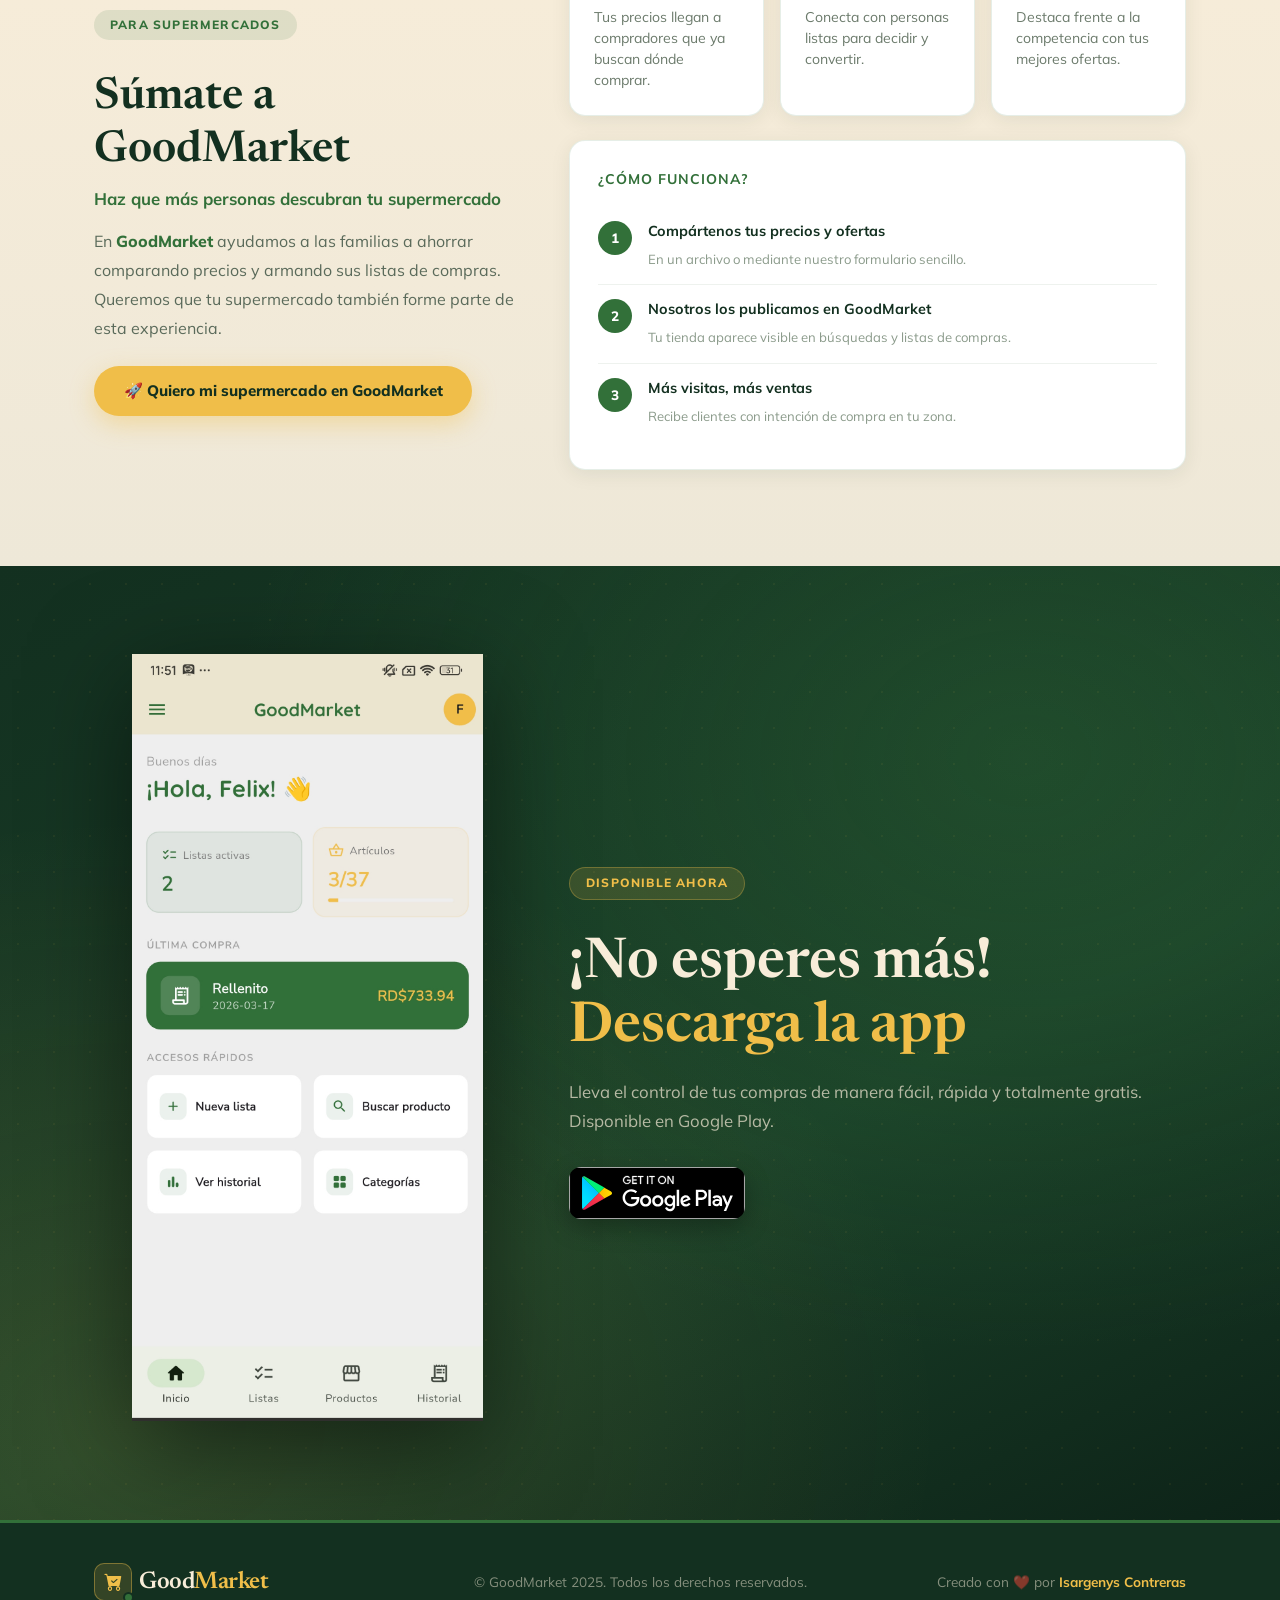
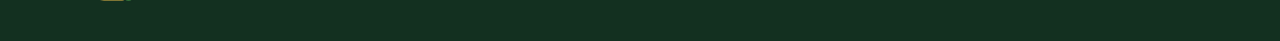
==== commit 24c7f7bf: "Update index.html" ====
--- a/index.html
+++ b/index.html
@@ -1720,7 +1720,9 @@
 
           <div class="col-md-4 text-center text-md-end">
             <p class="footer-text mb-0">
-              Creado con ❤️ por <span class="footer-author">Isargenys Contreras</span>
+              Creado con ❤️ por <a href="https://isargenys.github.io/" target="_blank">
+                <span class="footer-author">Isargenys Contreras</span>
+              </a>
             </p>
           </div>
 
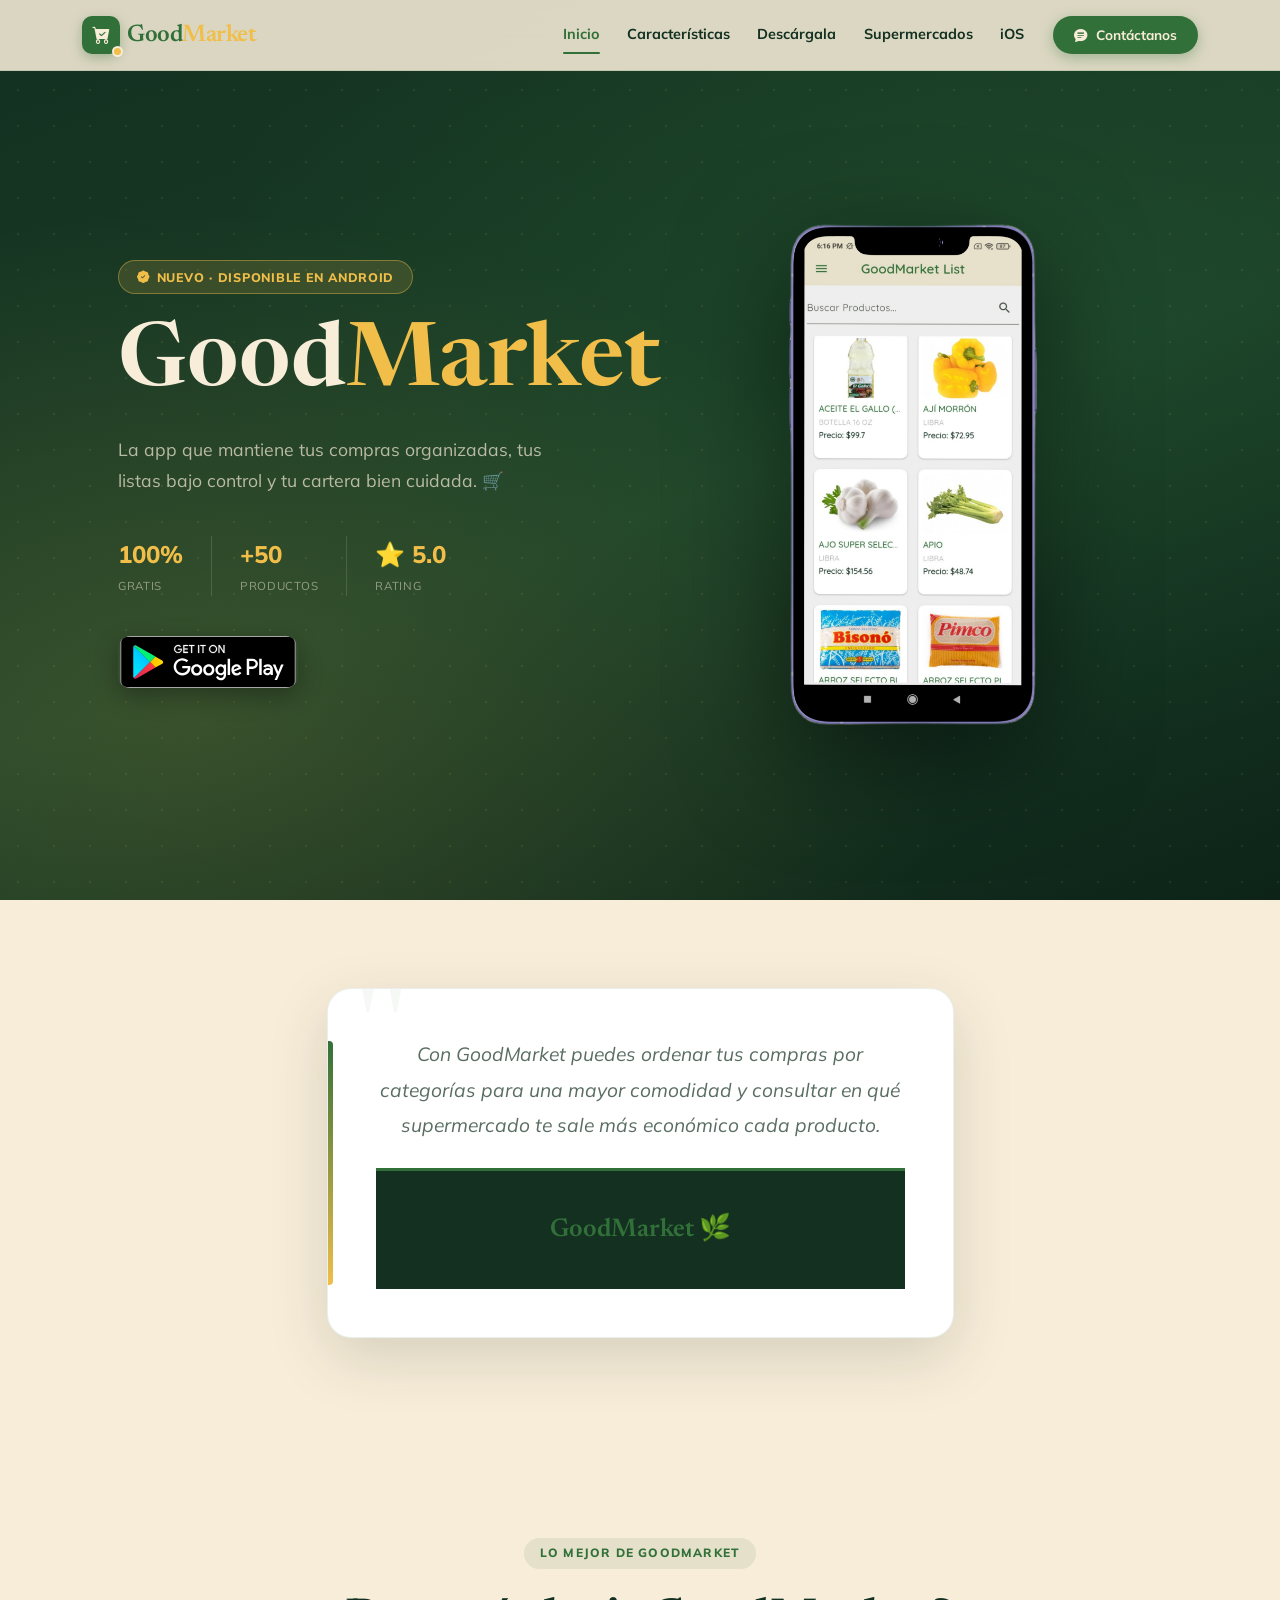
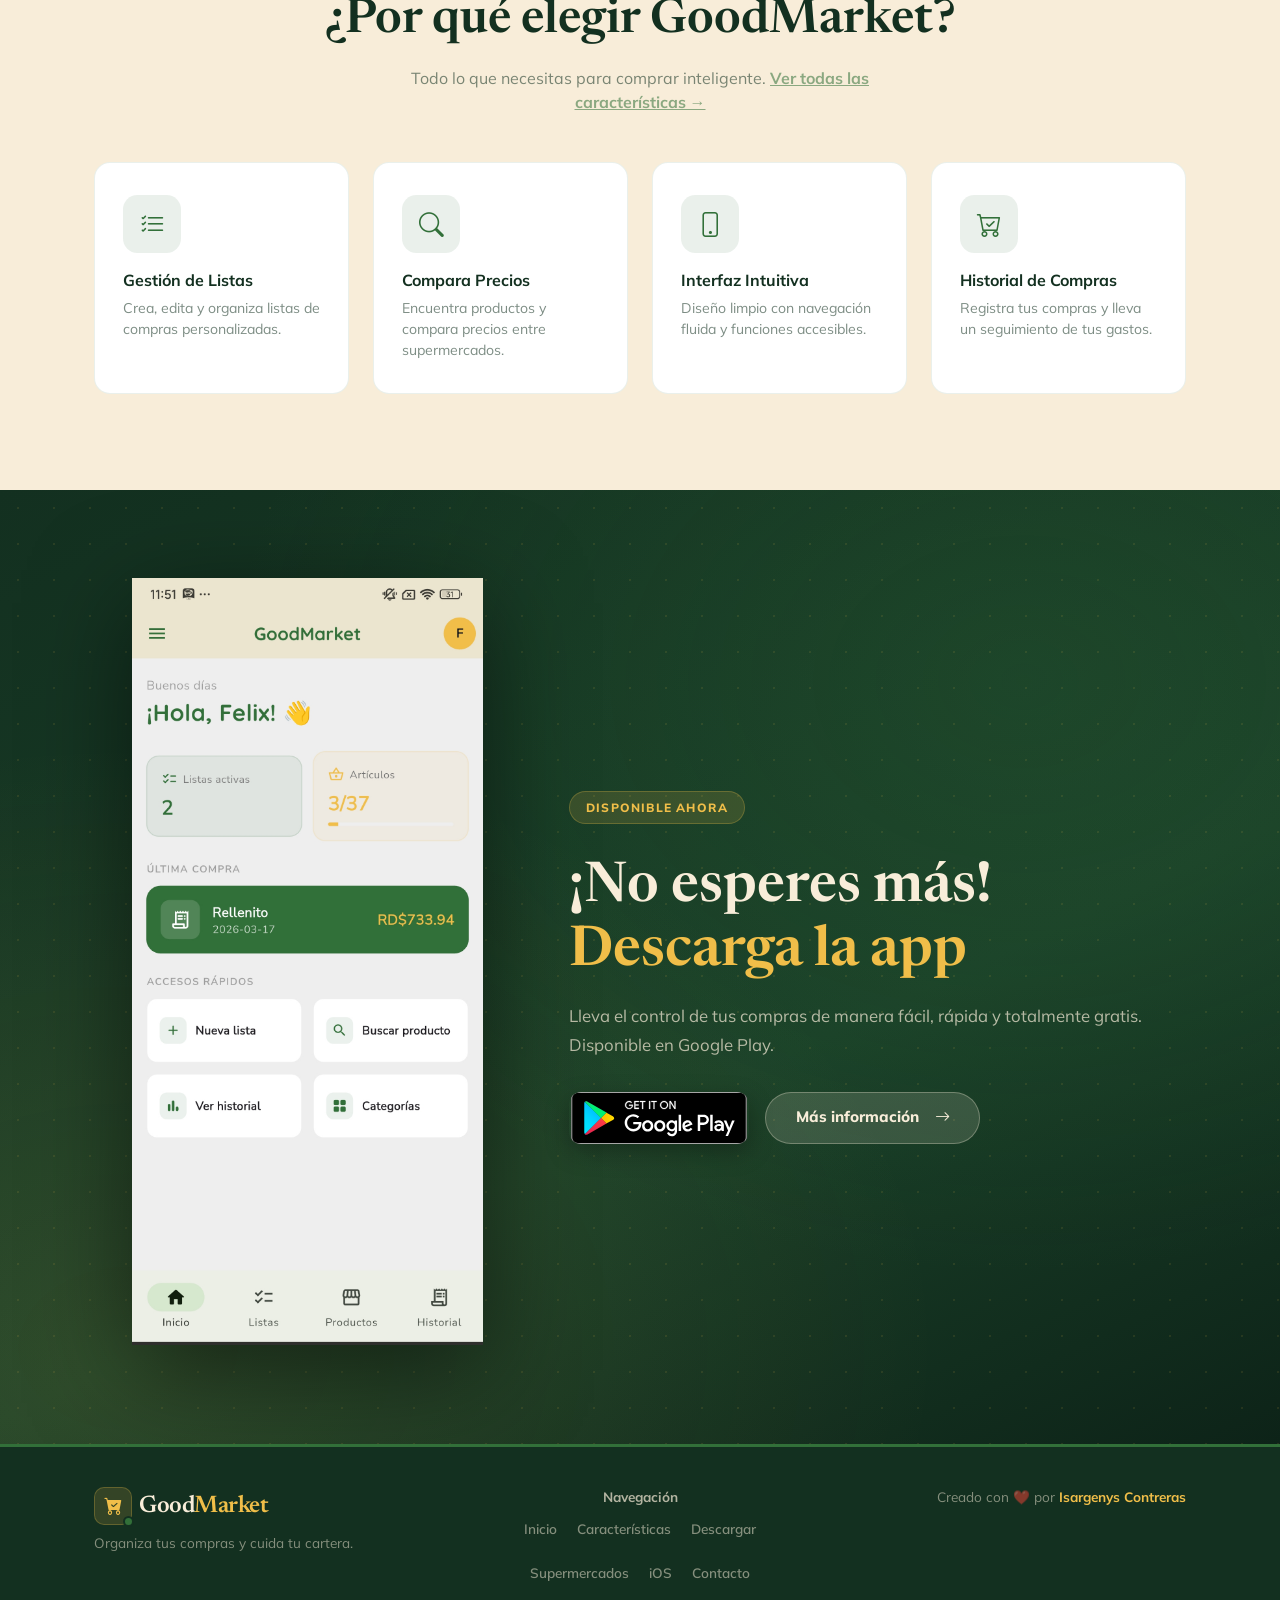
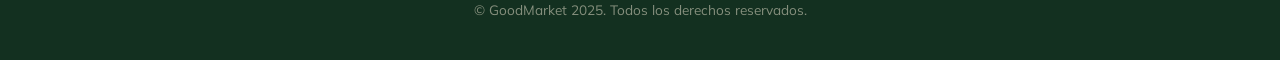
==== commit f2c8712f: "Cambios en el diseño" ====
--- a/index.html
+++ b/index.html
@@ -1,1833 +1,347 @@
 <!DOCTYPE html>
 <html lang="es">
-  <head>
-    <meta charset="utf-8" />
-    <meta name="viewport" content="width=device-width, initial-scale=1, shrink-to-fit=no" />
-    <meta name="description" content="GoodMarket - Organiza tus compras y cuida tu cartera" />
-    <title>GoodMarket</title>
-    <link rel="icon" type="image/x-icon" href="assets/Dark_small_logo.png" />
-
-    <link href="https://cdn.jsdelivr.net/npm/bootstrap@5.3.3/dist/css/bootstrap.min.css" rel="stylesheet" />
-    <link href="https://cdn.jsdelivr.net/npm/bootstrap-icons@1.11.3/font/bootstrap-icons.css" rel="stylesheet" />
-    <link rel="preconnect" href="https://fonts.googleapis.com" />
-    <link rel="preconnect" href="https://fonts.gstatic.com" crossorigin />
-    <link href="https://fonts.googleapis.com/css2?family=Mulish:wght@300;400;600;700;800&family=Newsreader:ital,wght@0,600;1,600&display=swap" rel="stylesheet" />
-
-    <style>
-      /* ================================================
-         VARIABLES DE MARCA
-      ================================================ */
-      :root {
-        --forest:    #327039;
-        --tilled:    #133020;
-        --alabaster: #F8EDD9;
-        --wheat:     #F0BE49;
-        --cherry:    #DD5C36;
-
-        --forest-light:  rgba(50, 112, 57, 0.12);
-        --forest-mid:    rgba(50, 112, 57, 0.35);
-        --tilled-light:  rgba(19, 48, 32, 0.85);
-        --wheat-light:   rgba(240, 190, 73, 0.15);
-        --cherry-light:  rgba(221, 92, 54, 0.12);
-
-        --radius:    1rem;
-        --shadow:    0 20px 60px rgba(19, 48, 32, 0.15);
-        --shadow-sm: 0 4px 20px rgba(19, 48, 32, 0.08);
+<head>
+  <!-- ====== METAS BÁSICAS ====== -->
+  <meta charset="utf-8" />
+  <meta name="viewport" content="width=device-width, initial-scale=1, shrink-to-fit=no" />
+  <meta http-equiv="X-UA-Compatible" content="IE=edge" />
+
+  <!-- ====== SEO PRIMARIO ====== -->
+  <title>GoodMarket — Organiza tus compras, compara precios y ahorra</title>
+  <meta name="description" content="GoodMarket es la app gratuita que te ayuda a crear listas de compras, comparar precios entre supermercados y ahorrar dinero cada semana. Disponible en Android." />
+  <meta name="keywords" content="lista de compras, comparar precios supermercados, app compras gratis, ahorrar en supermercado, GoodMarket, organizar compras, precios supermercado, app Android compras" />
+  <meta name="author" content="Isargenys Contreras" />
+  <meta name="robots" content="index, follow, max-snippet:-1, max-image-preview:large, max-video-preview:-1" />
+  <link rel="canonical" href="https://www.goodmarket.app/" />
+
+  <!-- ====== IDIOMA / REGIÓN ====== -->
+  <meta name="language" content="es" />
+  <meta name="geo.region" content="DO" />
+  <link rel="alternate" hreflang="es" href="https://www.goodmarket.app/" />
+  <link rel="alternate" hreflang="x-default" href="https://www.goodmarket.app/" />
+
+  <!-- ====== OPEN GRAPH (Facebook, WhatsApp, etc.) ====== -->
+  <meta property="og:type" content="website" />
+  <meta property="og:site_name" content="GoodMarket" />
+  <meta property="og:title" content="GoodMarket — Organiza tus compras y ahorra" />
+  <meta property="og:description" content="Crea listas de compras, compara precios entre supermercados y ahorra dinero cada semana. 100% gratis." />
+  <meta property="og:url" content="https://www.goodmarket.app/" />
+  <meta property="og:image" content="https://www.goodmarket.app/assets/og-image.jpg" />
+  <meta property="og:image:width" content="1200" />
+  <meta property="og:image:height" content="630" />
+  <meta property="og:locale" content="es_ES" />
+
+  <!-- ====== TWITTER CARD ====== -->
+  <meta name="twitter:card" content="summary_large_image" />
+  <meta name="twitter:title" content="GoodMarket — Organiza tus compras y ahorra" />
+  <meta name="twitter:description" content="App gratuita para crear listas de compras y comparar precios de supermercados." />
+  <meta name="twitter:image" content="https://www.goodmarket.app/assets/og-image.jpg" />
+
+  <!-- ====== FAVICON ====== -->
+  <link rel="icon" type="image/png" href="assets/Dark_small_logo.png" />
+  <link rel="apple-touch-icon" href="assets/Dark_small_logo.png" />
+
+  <!-- ====== PRECONNECT & FONTS ====== -->
+  <link rel="preconnect" href="https://fonts.googleapis.com" />
+  <link rel="preconnect" href="https://fonts.gstatic.com" crossorigin />
+  <link rel="preconnect" href="https://cdn.jsdelivr.net" />
+  <link href="https://fonts.googleapis.com/css2?family=Mulish:wght@300;400;600;700;800&family=Newsreader:ital,wght@0,600;1,600&display=swap" rel="stylesheet" />
+
+  <!-- ====== CSS ====== -->
+  <link href="https://cdn.jsdelivr.net/npm/bootstrap@5.3.3/dist/css/bootstrap.min.css" rel="stylesheet" />
+  <link href="https://cdn.jsdelivr.net/npm/bootstrap-icons@1.11.3/font/bootstrap-icons.css" rel="stylesheet" />
+  <link href="./css/styles.css" rel="stylesheet" />
+
+  <!-- ====== DATOS ESTRUCTURADOS (JSON-LD) ====== -->
+  <script type="application/ld+json">
+  {
+    "@context": "https://schema.org",
+    "@graph": [
+      {
+        "@type": "Organization",
+        "name": "GoodMarket",
+        "url": "https://www.goodmarket.app",
+        "logo": "https://www.goodmarket.app/assets/Dark_small_logo.png",
+        "description": "App gratuita para crear listas de compras y comparar precios de supermercados.",
+        "sameAs": [
+          "https://play.google.com/store/apps/details?id=com.felixdev.goodmarketlist"
+        ]
+      },
+      {
+        "@type": "SoftwareApplication",
+        "name": "GoodMarket",
+        "operatingSystem": "Android",
+        "applicationCategory": "ShoppingApplication",
+        "offers": {
+          "@type": "Offer",
+          "price": "0",
+          "priceCurrency": "USD"
+        },
+        "aggregateRating": {
+          "@type": "AggregateRating",
+          "ratingValue": "5.0",
+          "ratingCount": "50"
+        },
+        "description": "Organiza tus compras, compara precios entre supermercados y ahorra dinero.",
+        "downloadUrl": "https://play.google.com/store/apps/details?id=com.felixdev.goodmarketlist&hl=es_419",
+        "screenshot": "https://www.goodmarket.app/assets/1.png"
+      },
+      {
+        "@type": "WebSite",
+        "name": "GoodMarket",
+        "url": "https://www.goodmarket.app",
+        "potentialAction": {
+          "@type": "SearchAction",
+          "target": "https://www.goodmarket.app/?q={search_term_string}",
+          "query-input": "required name=search_term_string"
+        }
       }
-
-      *, *::before, *::after { box-sizing: border-box; }
-      html { scroll-behavior: smooth; }
-
-      body {
-        font-family: 'Mulish', sans-serif;
-        color: var(--tilled);
-        background: #fff;
-        overflow-x: hidden;
-      }
-
-      /* ================================================
-         LOGO TIPOGRÁFICO
-      ================================================ */
-      .gm-logo {
-        display: inline-flex;
-        align-items: center;
-        gap: 0.45rem;
-        text-decoration: none;
-        user-select: none;
-      }
-
-      .gm-logo__icon {
-        display: flex;
-        align-items: center;
-        justify-content: center;
-        width: 38px;
-        height: 38px;
-        background: var(--forest);
-        border-radius: 10px;
-        flex-shrink: 0;
-        position: relative;
-        box-shadow: 0 4px 12px rgba(50, 112, 57, 0.35);
-        transition: transform 0.3s ease, box-shadow 0.3s ease;
-      }
-
-      .gm-logo__icon::after {
-        content: '';
-        position: absolute;
-        bottom: -3px;
-        right: -3px;
-        width: 11px;
-        height: 11px;
-        background: var(--wheat);
-        border-radius: 50%;
-        border: 2px solid #fff;
-      }
-
-      .gm-logo__icon i {
-        font-size: 1.15rem;
-        color: #fff;
-      }
-
-      .gm-logo:hover .gm-logo__icon {
-        transform: rotate(-6deg) scale(1.08);
-        box-shadow: 0 6px 18px rgba(50, 112, 57, 0.45);
-      }
-
-      .gm-logo__text {
-        display: flex;
-        align-items: baseline;
-        font-family: 'Newsreader', serif;
-        font-size: 1.5rem;
-        font-weight: 600;
-        letter-spacing: -0.02em;
-        line-height: 1;
-      }
-
-      .gm-logo__good   { color: var(--forest); transition: color 0.3s; }
-      .gm-logo__market {
-        color: var(--wheat);
-        text-shadow: 0 1px 2px rgba(19,48,32,0.08);
-        transition: color 0.3s;
-      }
-
-      /* Variante footer (sobre oscuro) */
-      .gm-logo--light .gm-logo__icon {
-        background: rgba(240, 190, 73, 0.15);
-        border: 1.5px solid rgba(240, 190, 73, 0.4);
-        box-shadow: none;
-      }
-      .gm-logo--light .gm-logo__icon i   { color: var(--wheat); }
-      .gm-logo--light .gm-logo__icon::after {
-        background: var(--forest);
-        border-color: var(--tilled);
-      }
-      .gm-logo--light .gm-logo__good   { color: var(--alabaster); }
-      .gm-logo--light .gm-logo__market { color: var(--wheat); text-shadow: none; }
-
-      /* ================================================
-         NAVBAR
-      ================================================ */
-      #mainNav {
-        background: rgba(255, 255, 255, 0.88);
-        backdrop-filter: blur(16px);
-        -webkit-backdrop-filter: blur(16px);
-        border-bottom: 1px solid rgba(50, 112, 57, 0.15);
-        transition: all 0.3s ease;
-        padding: 0.7rem 0;
-      }
-
-      #mainNav.scrolled {
-        background: rgba(255, 255, 255, 0.98);
-        box-shadow: var(--shadow-sm);
-      }
-
-      .nav-link {
-        font-weight: 700;
-        font-size: 0.9rem;
-        color: var(--tilled) !important;
-        padding: 0.5rem 0.85rem !important;
-        position: relative;
-        transition: color 0.3s;
-      }
-
-      .nav-link::after {
-        content: '';
-        position: absolute;
-        bottom: 0; left: 0.85rem; right: 0.85rem;
-        height: 2px;
-        background: var(--forest);
-        border-radius: 2px;
-        transform: scaleX(0);
-        transition: transform 0.3s ease;
-      }
-
-      .nav-link:hover                { color: var(--forest) !important; }
-      .nav-link:hover::after         { transform: scaleX(1); }
-
-      .btn-nav-feedback {
-        background: var(--forest);
-        color: #fff !important;
-        border: none;
-        font-weight: 700;
-        font-size: 0.85rem;
-        padding: 0.55rem 1.3rem;
-        border-radius: 50px;
-        transition: all 0.3s ease;
-        box-shadow: 0 4px 14px rgba(50, 112, 57, 0.35);
-      }
-
-      .btn-nav-feedback:hover {
-        background: var(--tilled);
-        transform: translateY(-2px);
-        box-shadow: 0 8px 22px rgba(19, 48, 32, 0.35);
-        color: var(--wheat) !important;
-      }
-
-      .navbar-toggler {
-        border: 2px solid var(--forest-mid);
-        border-radius: 0.5rem;
-        padding: 0.4rem 0.75rem;
-        font-size: 0.85rem;
-        font-weight: 700;
-        color: var(--forest);
-      }
-
-      .navbar-toggler:focus { box-shadow: 0 0 0 3px var(--forest-light); }
-
-      /* ================================================
-         HERO
-      ================================================ */
-      .masthead {
-        min-height: 100vh;
-        background:
-          radial-gradient(ellipse at 75% 30%, rgba(50,112,57,0.28) 0%, transparent 55%),
-          radial-gradient(ellipse at 15% 80%, rgba(240,190,73,0.15) 0%, transparent 50%),
-          linear-gradient(160deg, var(--tilled) 0%, #1a4028 55%, #0d2318 100%);
-        display: flex;
-        align-items: center;
-        padding: 7rem 0 4rem;
-        position: relative;
-        overflow: hidden;
-      }
-
-      .masthead::before {
-        content: '';
-        position: absolute;
-        inset: 0;
-        background-image: radial-gradient(circle, rgba(240,190,73,0.06) 1px, transparent 1px);
-        background-size: 36px 36px;
-        pointer-events: none;
-      }
-
-      .hero-badge {
-        display: inline-flex;
-        align-items: center;
-        gap: 0.45rem;
-        background: rgba(240, 190, 73, 0.15);
-        border: 1px solid rgba(240, 190, 73, 0.45);
-        color: var(--wheat);
-        font-size: 0.78rem;
-        font-weight: 800;
-        padding: 0.4rem 1.1rem;
-        border-radius: 50px;
-        margin-bottom: 1.5rem;
-        letter-spacing: 0.06em;
-        text-transform: uppercase;
-      }
-
-      .hero-title {
-        font-family: 'Newsreader', serif;
-        font-size: clamp(3rem, 8vw, 5.5rem);
-        font-weight: 600;
-        color: var(--alabaster);
-        line-height: 1.05;
-        margin-bottom: 1.5rem;
-      }
-
-      .hero-title span { color: var(--wheat); }
-
-      .hero-subtitle {
-        font-size: 1.1rem;
-        color: rgba(248, 237, 217, 0.75);
-        font-weight: 400;
-        line-height: 1.75;
-        margin-bottom: 2.5rem;
-        max-width: 460px;
-      }
-
-      .hero-stats {
-        display: flex;
-        gap: 1.75rem;
-        margin-bottom: 2.5rem;
-        flex-wrap: wrap;
-      }
-
-      .hero-stat-number {
-        display: block;
-        font-size: 1.5rem;
-        font-weight: 800;
-        color: var(--wheat);
-      }
-
-      .hero-stat-label {
-        font-size: 0.72rem;
-        color: rgba(248,237,217,0.55);
-        text-transform: uppercase;
-        letter-spacing: 0.06em;
-      }
-
-      .hero-stat-divider {
-        width: 1px;
-        background: rgba(248,237,217,0.12);
-        align-self: stretch;
-      }
-
-      .app-badge-wrap { display: flex; flex-wrap: wrap; gap: 1rem; align-items: center; }
-
-      .app-badge-wrap a { transition: transform 0.3s, filter 0.3s; }
-      .app-badge-wrap a:hover { transform: translateY(-3px); filter: brightness(1.1); }
-
-      .app-badge {
-        height: 52px;
-        border-radius: 0.75rem;
-        box-shadow: 0 8px 24px rgba(0,0,0,0.3);
-      }
-
-      .hero-image-wrapper {
-        position: relative;
-        display: flex;
-        justify-content: center;
-        align-items: center;
-      }
-
-      .hero-glow {
-        position: absolute;
-        width: 380px; height: 380px;
-        background: radial-gradient(circle, rgba(50,112,57,0.45), transparent 68%);
-        border-radius: 50%;
-        z-index: 0;
-      }
-
-      .hero-phone-img {
-        position: relative;
-        z-index: 1;
-        max-width: 75%;
-        height: auto;
-        filter: drop-shadow(0 30px 55px rgba(0,0,0,0.5));
-        animation: float 6s ease-in-out infinite;
-      }
-
-      @keyframes float {
-        0%, 100% { transform: translateY(0); }
-        50%       { transform: translateY(-18px); }
-      }
-
-      /* ================================================
-         QUOTE
-      ================================================ */
-      .quote-section {
-        background: var(--alabaster);
-        padding: 5.5rem 0;
-      }
-
-      .quote-card {
-        background: #fff;
-        border-radius: 1.5rem;
-        padding: 3rem;
-        box-shadow: var(--shadow);
-        border: 1px solid rgba(50,112,57,0.1);
-        position: relative;
-        overflow: hidden;
-      }
-
-      .quote-card::before {
-        content: '"';
-        position: absolute;
-        top: -1.5rem; left: 1.5rem;
-        font-size: 11rem;
-        font-family: 'Newsreader', serif;
-        color: rgba(50,112,57,0.06);
-        line-height: 1;
-        pointer-events: none;
-      }
-
-      .quote-card::after {
-        content: '';
-        position: absolute;
-        left: 0; top: 15%; bottom: 15%;
-        width: 5px;
-        background: linear-gradient(to bottom, var(--forest), var(--wheat));
-        border-radius: 0 4px 4px 0;
-      }
-
-      .quote-text {
-        font-size: clamp(1rem, 2.4vw, 1.2rem);
-        color: #4a5568;
-        font-style: italic;
-        line-height: 1.85;
-        position: relative;
-        z-index: 1;
-      }
-
-      .quote-brand {
-        font-family: 'Newsreader', serif;
-        font-size: 1.6rem;
-        font-weight: 600;
-        color: var(--forest);
-        margin-top: 1.5rem;
-      }
-
-      /* ================================================
-         SECTION HELPERS
-      ================================================ */
-      .section-label {
-        display: inline-block;
-        font-size: 0.75rem;
-        font-weight: 800;
-        text-transform: uppercase;
-        letter-spacing: 0.1em;
-        color: var(--forest);
-        background: var(--forest-light);
-        padding: 0.4rem 1rem;
-        border-radius: 50px;
-        margin-bottom: 1rem;
-      }
-
-      .section-label--cherry {
-        color: var(--cherry);
-        background: var(--cherry-light);
-      }
-
-      .section-label--dark {
-        color: var(--wheat);
-        background: rgba(240,190,73,0.15);
-        border: 1px solid rgba(240,190,73,0.3);
-      }
-
-      .section-title {
-        font-family: 'Newsreader', serif;
-        font-size: clamp(2rem, 5vw, 3rem);
-        font-weight: 600;
-        color: var(--tilled);
-        line-height: 1.2;
-      }
-
-      /* ================================================
-         FEATURES
-      ================================================ */
-      #features { padding: 6rem 0; background: #fff; }
-
-      .feature-card {
-        background: #fff;
-        border: 1.5px solid #e8ede8;
-        border-radius: var(--radius);
-        padding: 2rem 1.75rem;
-        transition: all 0.35s ease;
-        height: 100%;
-      }
-
-      .feature-card:hover {
-        border-color: var(--forest);
-        box-shadow: var(--shadow);
-        transform: translateY(-6px);
-      }
-
-      .feature-icon-wrap {
-        width: 58px; height: 58px;
-        background: var(--forest-light);
-        border-radius: 0.9rem;
-        display: flex;
-        align-items: center;
-        justify-content: center;
-        margin-bottom: 1.1rem;
-        font-size: 1.55rem;
-        color: var(--forest);
-        transition: all 0.3s ease;
-      }
-
-      .feature-card:hover .feature-icon-wrap {
-        background: var(--forest);
-        color: #fff;
-      }
-
-      .feature-card h5 {
-        font-weight: 700;
-        font-size: 1rem;
-        color: var(--tilled);
-        margin-bottom: 0.5rem;
-      }
-
-      /* .features-phone-img {
-        max-width: 78%;
-        height: auto;
-        filter: drop-shadow(0 20px 40px rgba(19,48,32,0.2));
-        animation: float 6s ease-in-out infinite;
-      } */
-
-      /* ================================================
-         ÚNETE
-      ================================================ */
-      .unete-section {
-        background: linear-gradient(180deg, var(--alabaster) 0%, #eee8d8 100%);
-        padding: 6rem 0;
-      }
-
-      .unete-title {
-        font-family: 'Newsreader', serif;
-        font-size: clamp(2rem, 4vw, 2.75rem);
-        font-weight: 600;
-        color: var(--tilled);
-        line-height: 1.2;
-      }
-
-      .unete-subtitle {
-        font-size: 1.05rem;
-        font-weight: 700;
-        color: var(--forest);
-      }
-
-      .unete-text { color: #5a6a5a; line-height: 1.8; font-size: 1rem; }
-      .gm-brand  { font-weight: 800; color: var(--forest); }
-
-      .btn-unete {
-        display: inline-flex;
-        align-items: center;
-        gap: 0.5rem;
-        background: var(--wheat);
-        color: var(--tilled) !important;
-        font-weight: 800;
-        font-size: 0.95rem;
-        padding: 0.85rem 1.85rem;
-        border-radius: 50px;
-        text-decoration: none;
-        transition: all 0.3s ease;
-        box-shadow: 0 8px 24px rgba(240,190,73,0.4);
-        border: none;
-      }
-
-      .btn-unete:hover {
-        background: var(--cherry);
-        color: #fff !important;
-        transform: translateY(-3px);
-        box-shadow: 0 12px 30px rgba(221,92,54,0.38);
-      }
-
-      .benefit-card {
-        background: #fff;
-        border: 1.5px solid rgba(50,112,57,0.12);
-        border-radius: var(--radius);
-        padding: 1.5rem;
-        height: 100%;
-        transition: all 0.3s ease;
-        box-shadow: var(--shadow-sm);
-      }
-
-      .benefit-card:hover {
-        border-color: var(--forest);
-        transform: translateY(-4px);
-        box-shadow: var(--shadow);
-      }
-
-      .benefit-card h3 {
-        font-size: 0.95rem;
-        font-weight: 700;
-        color: var(--tilled);
-        margin-bottom: 0.5rem;
-      }
-
-      .benefit-card p { font-size: 0.88rem; color: #6b7a6b; margin: 0; }
-
-      .steps-box {
-        background: #fff;
-        border: 1.5px solid rgba(50,112,57,0.12);
-        border-radius: var(--radius);
-        padding: 1.75rem;
-        box-shadow: var(--shadow-sm);
-      }
-
-      .steps-list { list-style: none; padding: 0; margin: 0; }
-
-      .step-item {
-        display: flex;
-        gap: 1rem;
-        align-items: flex-start;
-        padding: 0.9rem 0;
-        border-bottom: 1px solid #eef2ee;
-      }
-
-      .step-item:last-child { border-bottom: none; }
-
-      .step-number {
-        flex-shrink: 0;
-        width: 34px; height: 34px;
-        background: var(--forest);
-        color: #fff;
-        border-radius: 50%;
-        display: flex;
-        align-items: center;
-        justify-content: center;
-        font-weight: 800;
-        font-size: 0.85rem;
-      }
-
-      .step-content strong {
-        display: block;
-        font-size: 0.9rem;
-        font-weight: 700;
-        color: var(--tilled);
-        margin-bottom: 0.2rem;
-      }
-
-      .step-content span { font-size: 0.82rem; color: #8a9a8a; }
-
-      /* ================================================
-         CTA / DOWNLOAD
-      ================================================ */
-      .cta-section {
-        background:
-          radial-gradient(ellipse at 80% 20%, rgba(50,112,57,0.3) 0%, transparent 55%),
-          radial-gradient(ellipse at 10% 90%, rgba(240,190,73,0.12) 0%, transparent 50%),
-          linear-gradient(155deg, var(--tilled) 0%, #1a4028 60%, #0d2318 100%);
-        padding: 5.5rem 0;
-        position: relative;
-        overflow: hidden;
-      }
-
-      .cta-section::before {
-        content: '';
-        position: absolute;
-        inset: 0;
-        background-image: radial-gradient(circle, rgba(240,190,73,0.06) 1px, transparent 1px);
-        background-size: 36px 36px;
-        pointer-events: none;
-      }
-
-      .cta-phone-img {
-        max-width: 82%;
-        height: auto;
-        filter: drop-shadow(0 25px 50px rgba(0,0,0,0.5));
-        animation: float 6s ease-in-out infinite;
-      }
-
-      .cta-title {
-        font-family: 'Newsreader', serif;
-        font-size: clamp(2.2rem, 5vw, 3.5rem);
-        font-weight: 600;
-        color: var(--alabaster);
-        line-height: 1.15;
-        margin-bottom: 1rem;
-      }
-
-      .cta-title span { color: var(--wheat); }
-
-      .cta-subtitle {
-        color: rgba(248,237,217,0.7);
-        font-size: 1.05rem;
-        line-height: 1.75;
-        margin-bottom: 2rem;
-      }
-
-      /* ================================================
-         FOOTER
-      ================================================ */
-      footer {
-        background: var(--tilled);
-        padding: 2.5rem 0;
-        border-top: 3px solid var(--forest);
-      }
-
-      .footer-text { color: rgba(248,237,217,0.5); font-size: 0.85rem; }
-      .footer-text a { color: rgba(248,237,217,0.65); text-decoration: none; transition: color 0.2s; }
-      .footer-text a:hover { color: var(--wheat); }
-      .footer-author { color: var(--wheat); font-weight: 700; }
-
-      /* ================================================
-         MODAL
-      ================================================ */
-      .modal-content {
-        border: none;
-        border-radius: 1.25rem;
-        overflow: hidden;
-        box-shadow: 0 30px 80px rgba(19,48,32,0.2);
-      }
-
-      .modal-header-gm {
-        background: linear-gradient(135deg, var(--tilled), var(--forest));
-        padding: 1.5rem 1.75rem;
-        border-bottom: none;
-      }
-
-      .modal-header-gm .modal-title {
-        font-weight: 700;
-        font-size: 1.1rem;
-        color: var(--alabaster);
-      }
-
-      .modal-body { padding: 2rem; background: #fff; }
-
-      .form-floating .form-control,
-      .form-floating textarea {
-        border: 1.5px solid #dde8dd;
-        border-radius: 0.75rem;
-        font-size: 0.9rem;
-        transition: border-color 0.3s, box-shadow 0.3s;
-      }
-
-      .form-floating .form-control:focus,
-      .form-floating textarea:focus {
-        border-color: var(--forest);
-        box-shadow: 0 0 0 3px var(--forest-light);
-      }
-
-      .btn-submit {
-        background: var(--forest);
-        border: none;
-        color: #fff;
-        font-weight: 700;
-        border-radius: 50px;
-        padding: 0.85rem;
-        font-size: 1rem;
-        transition: all 0.3s ease;
-        box-shadow: 0 6px 20px rgba(50,112,57,0.35);
-      }
-
-      .btn-submit:hover {
-        background: var(--tilled);
-        transform: translateY(-2px);
-        box-shadow: 0 10px 28px rgba(19,48,32,0.35);
-        color: var(--wheat);
-      }
-
-      /* ================================================
-         ANIMACIONES
-      ================================================ */
-      .fade-in-up {
-        opacity: 0;
-        transform: translateY(28px);
-        transition: opacity 0.65s ease, transform 0.65s ease;
-      }
-
-      .fade-in-up.visible { opacity: 1; transform: translateY(0); }
-
-      .delay-1 { transition-delay: 0.1s; }
-      .delay-2 { transition-delay: 0.2s; }
-      .delay-3 { transition-delay: 0.3s; }
-
-      /* ================================================
-         RESPONSIVE
-      ================================================ */
-      @media (max-width: 991.98px) {
-        .masthead { padding: 6rem 0 3.5rem; text-align: center; }
-        .hero-subtitle  { max-width: 100%; }
-        .hero-stats     { justify-content: center; }
-        .app-badge-wrap { justify-content: center; }
-        .hero-phone-img     { max-width: 55%; margin-top: 2.5rem; }
-        .features-phone-img { max-width: 52%; margin: 1.5rem auto; display: block; }
-        .cta-phone-img      { max-width: 55%; margin: 0 auto 2.5rem; display: block; }
-      }
-
-      @media (max-width: 575.98px) {
-        .hero-phone-img { max-width: 76%; }
-        .cta-phone-img  { max-width: 72%; }
-        .quote-card     { padding: 2rem 1.5rem; }
-      }
-
-      /* ================================================
-   PHONE MOCKUP
-================================================ */
-.phone-mockup {
-  position: relative;
-  display: inline-block;
-  animation: float 6s ease-in-out infinite;
-}
-
-/* Marco del teléfono */
-.phone-mockup__frame {
-  position: relative;
-  width: 220px;
-  height: 440px;
-  background: linear-gradient(145deg, #1a2a1a, #0d1f0d);
-  border-radius: 36px;
-  padding: 14px 10px;
-  margin: 0 auto;
-
-  /* Borde con brillo */
-  box-shadow:
-    0 0 0 2px #2a4a2a,
-    0 0 0 4px #1a3a1a,
-    inset 0 0 0 1px rgba(50, 112, 57, 0.3),
-    0 30px 70px rgba(19, 48, 32, 0.55),
-    0 10px 30px rgba(0, 0, 0, 0.4);
-
-  /* Botones laterales decorativos */
-  overflow: visible;
-}
-
-/* Botones laterales izquierda (volumen) */
-.phone-mockup__frame::before {
-  content: '';
-  position: absolute;
-  left: -5px;
-  top: 80px;
-  width: 4px;
-  height: 28px;
-  background: linear-gradient(to bottom, #2a4a2a, #1a3a1a);
-  border-radius: 3px 0 0 3px;
-  box-shadow:
-    0 36px 0 #2a4a2a,
-    0 72px 0 #2a4a2a;
-}
-
-/* Botón lateral derecha (encendido) */
-.phone-mockup__frame::after {
-  content: '';
-  position: absolute;
-  right: -5px;
-  top: 110px;
-  width: 4px;
-  height: 44px;
-  background: linear-gradient(to bottom, #2a4a2a, #1a3a1a);
-  border-radius: 0 3px 3px 0;
-}
-
-/* Altavoz superior */
-.phone-mockup__speaker {
-  width: 48px;
-  height: 5px;
-  background: #0a150a;
-  border-radius: 3px;
-  margin: 0 auto 10px;
-  box-shadow: inset 0 1px 2px rgba(0,0,0,0.8);
-  position: relative;
-  z-index: 2;
-}
-
-/* Cámara frontal */
-.phone-mockup__camera {
-  width: 8px;
-  height: 8px;
-  background: radial-gradient(circle at 35% 35%, #1a3a4a, #050e10);
-  border-radius: 50%;
-  margin: -6px auto 8px;
-  box-shadow:
-    0 0 0 1.5px #0a1f2a,
-    inset 0 0 3px rgba(6, 182, 212, 0.15);
-  position: relative;
-  z-index: 2;
-}
-
-/* Pantalla */
-.phone-mockup__screen {
-  width: 100%;
-  /* Altura = frame - speaker - camera - home - paddings */
-  height: 358px;
-  border-radius: 20px;
-  overflow: hidden;
-  background: #000;
-  position: relative;
-
-  /* Reflejo sutil en pantalla */
-  box-shadow: inset 0 0 0 1px rgba(255,255,255,0.05);
-}
-
-.phone-mockup__screen img {
-  width: 100%;
-  height: 100%;
-  object-fit: cover;
-  object-position: top center;
-  display: block;
-  transition: transform 6s ease;
-}
-
-/* Scroll suave de la imagen al hacer hover */
-.phone-mockup:hover .phone-mockup__screen img {
-  transform: translateY(calc(-100% + 358px));
-}
-
-/* Botón home inferior */
-.phone-mockup__home {
-  width: 36px;
-  height: 36px;
-  border-radius: 50%;
-  background: linear-gradient(145deg, #1e3a1e, #0d1f0d);
-  border: 2px solid #2a4a2a;
-  margin: 10px auto 0;
-  position: relative;
-  box-shadow:
-    0 2px 6px rgba(0,0,0,0.5),
-    inset 0 1px 2px rgba(50, 112, 57, 0.2);
-}
-
-/* Cuadrado interior del botón home */
-.phone-mockup__home::after {
-  content: '';
-  position: absolute;
-  top: 50%; left: 50%;
-  transform: translate(-50%, -50%);
-  width: 14px;
-  height: 14px;
-  border: 1.5px solid rgba(50, 112, 57, 0.5);
-  border-radius: 4px;
-}
-
-/* Brillo lateral del teléfono */
-.phone-mockup__shine {
-  position: absolute;
-  top: 8%;
-  left: 6px;
-  width: 6px;
-  height: 55%;
-  background: linear-gradient(
-    to bottom,
-    rgba(255,255,255,0.08),
-    rgba(255,255,255,0.01)
-  );
-  border-radius: 3px;
-  pointer-events: none;
-}
-
-/* ── Responsive ── */
-@media (max-width: 991.98px) {
-  .phone-mockup__frame {
-    width: 190px;
-    height: 380px;
+    ]
   }
-
-  .phone-mockup__screen {
-    height: 308px;
-  }
-
-  .phone-mockup:hover .phone-mockup__screen img {
-    transform: translateY(calc(-100% + 308px));
-  }
-}
-
-@media (max-width: 575.98px) {
-  .phone-mockup__frame {
-    width: 175px;
-    height: 352px;
-  }
-
-  .phone-mockup__screen {
-    height: 285px;
-  }
-
-  .phone-mockup:hover .phone-mockup__screen img {
-    transform: translateY(calc(-100% + 285px));
-  }
-}
-/* ================================================
-   BANNER iOS — LISTA DE ESPERA
-================================================ */
-.ios-banner {
-  background:
-    radial-gradient(ellipse at 20% 50%, rgba(50,112,57,0.18) 0%, transparent 55%),
-    radial-gradient(ellipse at 85% 20%, rgba(240,190,73,0.12) 0%, transparent 50%),
-    linear-gradient(160deg, #0a1f10 0%, var(--tilled) 50%, #0d1a0a 100%);
-  padding: 5rem 0;
-  position: relative;
-  overflow: hidden;
-}
-
-/* Orbes decorativos de fondo */
-.ios-banner__orb {
-  position: absolute;
-  border-radius: 50%;
-  pointer-events: none;
-  filter: blur(60px);
-  opacity: 0.35;
-}
-
-.ios-banner__orb--1 {
-  width: 400px;
-  height: 400px;
-  background: var(--forest);
-  top: -100px;
-  left: -100px;
-}
-
-.ios-banner__orb--2 {
-  width: 300px;
-  height: 300px;
-  background: var(--wheat);
-  bottom: -80px;
-  right: -60px;
-  opacity: 0.18;
-}
-
-.ios-banner__orb--3 {
-  width: 200px;
-  height: 200px;
-  background: var(--cherry);
-  top: 40%;
-  right: 15%;
-  opacity: 0.12;
-}
-
-/* Tarjeta principal */
-.ios-banner__card {
-  background: rgba(255, 255, 255, 0.04);
-  border: 1px solid rgba(248, 237, 217, 0.1);
-  border-radius: 2rem;
-  padding: 3.5rem;
-  text-align: center;
-  backdrop-filter: blur(12px);
-  -webkit-backdrop-filter: blur(12px);
-  box-shadow:
-    0 0 0 1px rgba(50, 112, 57, 0.15),
-    0 40px 80px rgba(0, 0, 0, 0.35),
-    inset 0 1px 0 rgba(255,255,255,0.06);
-  position: relative;
-  overflow: hidden;
-}
-
-/* Línea top degradada */
-.ios-banner__card::before {
-  content: '';
-  position: absolute;
-  top: 0; left: 10%; right: 10%;
-  height: 2px;
-  background: linear-gradient(
-    90deg,
-    transparent,
-    var(--forest),
-    var(--wheat),
-    var(--forest),
-    transparent
-  );
-  border-radius: 1px;
-}
-
-/* Badge */
-.ios-banner__badge {
-  display: inline-flex;
-  align-items: center;
-  gap: 0.45rem;
-  background: rgba(240, 190, 73, 0.12);
-  border: 1px solid rgba(240, 190, 73, 0.35);
-  color: var(--wheat);
-  font-size: 0.75rem;
-  font-weight: 800;
-  padding: 0.4rem 1.1rem;
-  border-radius: 50px;
-  margin-bottom: 1.75rem;
-  letter-spacing: 0.08em;
-  text-transform: uppercase;
-  animation: pulse-badge 2.5s ease-in-out infinite;
-}
-
-@keyframes pulse-badge {
-  0%, 100% { box-shadow: 0 0 0 0 rgba(240,190,73,0); }
-  50%       { box-shadow: 0 0 0 6px rgba(240,190,73,0.1); }
-}
-
-/* Ícono Apple grande */
-.ios-banner__apple-icon {
-  width: 80px;
-  height: 80px;
-  background: linear-gradient(145deg, rgba(50,112,57,0.25), rgba(50,112,57,0.1));
-  border: 1.5px solid rgba(50,112,57,0.3);
-  border-radius: 24px;
-  display: flex;
-  align-items: center;
-  justify-content: center;
-  margin: 0 auto 1.5rem;
-  font-size: 2.2rem;
-  color: var(--alabaster);
-  box-shadow: 0 8px 24px rgba(50,112,57,0.2);
-  transition: transform 0.4s ease;
-}
-
-.ios-banner__card:hover .ios-banner__apple-icon {
-  transform: scale(1.08) rotate(-4deg);
-}
-
-/* Título */
-.ios-banner__title {
-  font-family: 'Newsreader', serif;
-  font-size: clamp(1.75rem, 4vw, 2.75rem);
-  font-weight: 600;
-  color: var(--alabaster);
-  line-height: 1.2;
-  margin-bottom: 1rem;
-}
-
-.ios-banner__title span {
-  color: var(--wheat);
-}
-
-/* Descripción */
-.ios-banner__desc {
-  color: rgba(248, 237, 217, 0.65);
-  font-size: 1rem;
-  line-height: 1.75;
-  max-width: 520px;
-  margin: 0 auto 2rem;
-}
-
-.ios-banner__desc strong {
-  color: var(--alabaster);
-  font-weight: 700;
-}
-
-/* Perks / beneficios */
-.ios-banner__perks {
-  display: flex;
-  justify-content: center;
-  gap: 1.5rem;
-  flex-wrap: wrap;
-  margin-bottom: 2.25rem;
-}
-
-.ios-banner__perk {
-  display: flex;
-  align-items: center;
-  gap: 0.4rem;
-  font-size: 0.82rem;
-  font-weight: 700;
-  color: rgba(248,237,217,0.7);
-}
-
-.ios-banner__perk i {
-  color: var(--wheat);
-  font-size: 0.9rem;
-}
-
-/* Formulario */
-.ios-banner__form {
-  max-width: 520px;
-  margin: 0 auto;
-}
-
-.ios-banner__input-group {
-  display: flex;
-  gap: 0.75rem;
-  margin-bottom: 0.75rem;
-}
-
-.ios-banner__input-wrap {
-  flex: 1;
-  position: relative;
-  min-width: 0;
-}
-
-.ios-banner__input-icon {
-  position: absolute;
-  left: 1rem;
-  top: 50%;
-  transform: translateY(-50%);
-  color: rgba(248,237,217,0.35);
-  font-size: 0.9rem;
-  pointer-events: none;
-}
-
-.ios-banner__input {
-  width: 100%;
-  height: 52px;
-  background: rgba(255,255,255,0.07);
-  border: 1.5px solid rgba(248,237,217,0.15);
-  border-radius: 50px;
-  padding: 0 1.1rem 0 2.75rem;
-  font-family: 'Mulish', sans-serif;
-  font-size: 0.9rem;
-  color: var(--alabaster);
-  transition: all 0.3s ease;
-  outline: none;
-}
-
-.ios-banner__input::placeholder {
-  color: rgba(248,237,217,0.3);
-}
-
-.ios-banner__input:focus {
-  border-color: var(--forest);
-  background: rgba(50,112,57,0.1);
-  box-shadow: 0 0 0 3px rgba(50,112,57,0.2);
-}
-
-/* Botón CTA principal */
-.ios-banner__btn {
-  display: inline-flex;
-  align-items: center;
-  white-space: nowrap;
-  height: 52px;
-  background: var(--wheat);
-  color: var(--tilled);
-  font-family: 'Mulish', sans-serif;
-  font-weight: 800;
-  font-size: 0.88rem;
-  padding: 0 1.5rem;
-  border: none;
-  border-radius: 50px;
-  cursor: pointer;
-  transition: all 0.3s ease;
-  box-shadow: 0 6px 22px rgba(240,190,73,0.4);
-  flex-shrink: 0;
-}
-
-.ios-banner__btn:hover {
-  background: var(--cherry);
-  color: #fff;
-  transform: translateY(-3px);
-  box-shadow: 0 10px 28px rgba(221,92,54,0.45);
-}
-
-.ios-banner__btn:hover .ios-banner__btn-arrow {
-  transform: translateX(4px);
-}
-
-.ios-banner__btn-arrow {
-  transition: transform 0.3s ease;
-}
-
-/* Mensaje privacidad */
-.ios-banner__privacy {
-  font-size: 0.78rem;
-  color: rgba(248,237,217,0.3);
-  margin: 0;
-}
-
-.ios-banner__privacy i {
-  color: var(--forest);
-}
-
-/* Contador */
-.ios-banner__counter {
-  display: flex;
-  align-items: center;
-  justify-content: center;
-  gap: 0.75rem;
-  margin-top: 2rem;
-  padding-top: 1.75rem;
-  border-top: 1px solid rgba(248,237,217,0.07);
-}
-
-.ios-banner__avatars {
-  display: flex;
-}
-
-.ios-banner__avatar {
-  width: 30px;
-  height: 30px;
-  border-radius: 50%;
-  border: 2px solid rgba(19,48,32,0.8);
-  display: flex;
-  align-items: center;
-  justify-content: center;
-  font-size: 0.7rem;
-  font-weight: 800;
-  color: #fff;
-  margin-left: -8px;
-}
-
-.ios-banner__avatars .ios-banner__avatar:first-child {
-  margin-left: 0;
-}
-
-.ios-banner__counter-text {
-  font-size: 0.82rem;
-  color: rgba(248,237,217,0.45);
-}
-
-.ios-banner__counter-text strong {
-  color: var(--wheat);
-  font-size: 0.95rem;
-}
-
-/* Responsive */
-@media (max-width: 575.98px) {
-  .ios-banner__card {
-    padding: 2.5rem 1.5rem;
-  }
-
-  .ios-banner__input-group {
-    flex-direction: column;
-  }
-
-  .ios-banner__btn {
-    width: 100%;
-    justify-content: center;
-    height: 50px;
-  }
-
-  .ios-banner__input {
-    height: 50px;
-  }
-
-  .ios-banner__perks {
-    gap: 1rem;
-  }
-}
-    </style>
-  </head>
-
-  <body id="page-top">
-
-    <!-- ================================================
-         NAVBAR
-    ================================================ -->
-    <nav class="navbar navbar-expand-lg fixed-top" id="mainNav">
-      <div class="container">
-
-        <!-- LOGO TIPOGRÁFICO — Versión navbar (sobre blanco) -->
-        <a class="navbar-brand gm-logo" href="#page-top" aria-label="GoodMarket">
-          <span class="gm-logo__icon">
-            <i class="bi bi-cart-check-fill"></i>
-          </span>
-          <span class="gm-logo__text">
-            <span class="gm-logo__good">Good</span><span class="gm-logo__market">Market</span>
-          </span>
+  </script>
+</head>
+
+<body>
+
+  <!-- ====== NAVBAR ====== -->
+  <nav class="navbar navbar-expand-lg fixed-top" id="mainNav" aria-label="Navegación principal">
+    <div class="container">
+      <a class="navbar-brand gm-logo" href="index.html" aria-label="GoodMarket - Inicio">
+        <span class="gm-logo__icon"><i class="bi bi-cart-check-fill"></i></span>
+        <span class="gm-logo__text">
+          <span class="gm-logo__good">Good</span><span class="gm-logo__market">Market</span>
+        </span>
+      </a>
+
+      <button class="navbar-toggler" type="button"
+              data-bs-toggle="collapse" data-bs-target="#navbarResponsive"
+              aria-controls="navbarResponsive" aria-expanded="false" aria-label="Abrir menú">
+        Menú <i class="bi bi-list ms-1"></i>
+      </button>
+
+      <div class="collapse navbar-collapse" id="navbarResponsive">
+        <ul class="navbar-nav ms-auto me-3 my-3 my-lg-0">
+          <li class="nav-item"><a class="nav-link active" href="index.html">Inicio</a></li>
+          <li class="nav-item"><a class="nav-link" href="caracteristicas.html">Características</a></li>
+          <li class="nav-item"><a class="nav-link" href="descarga.html">Descárgala</a></li>
+          <li class="nav-item"><a class="nav-link" href="unete.html">Supermercados</a></li>
+          <li class="nav-item"><a class="nav-link" href="ios.html">iOS</a></li>
+        </ul>
+        <a class="btn-nav-feedback" href="contacto.html">
+          <i class="bi bi-chat-text-fill me-2"></i>Contáctanos
         </a>
-
-        <button
-          class="navbar-toggler"
-          type="button"
-          data-bs-toggle="collapse"
-          data-bs-target="#navbarResponsive"
-          aria-controls="navbarResponsive"
-          aria-expanded="false"
-          aria-label="Toggle navigation"
-        >
-          Menú <i class="bi bi-list ms-1"></i>
-        </button>
-
-        <div class="collapse navbar-collapse" id="navbarResponsive">
-          <ul class="navbar-nav ms-auto me-3 my-3 my-lg-0">
-            <li class="nav-item">
-              <a class="nav-link" href="#features">Características</a>
-            </li>
-            <li class="nav-item">
-              <a class="nav-link me-2" href="#download">Descárgala</a>
-            </li>
+      </div>
+    </div>
+  </nav>
+
+  <!-- ====== HERO ====== -->
+  <header class="masthead">
+    <div class="container px-4 px-lg-5">
+      <div class="row gx-5 align-items-center">
+
+        <div class="col-lg-6 fade-in-up">
+          <div class="hero-badge">
+            <i class="bi bi-patch-check-fill"></i>
+            Nuevo · Disponible en Android
+          </div>
+
+          <h1 class="hero-title">Good<span>Market</span></h1>
+
+          <p class="hero-subtitle">
+            La app que mantiene tus compras organizadas, tus listas bajo control
+            y tu cartera bien cuidada. 🛒
+          </p>
+
+          <div class="hero-stats" aria-label="Estadísticas de GoodMarket">
+            <div class="hero-stat">
+              <span class="hero-stat-number">100%</span>
+              <span class="hero-stat-label">Gratis</span>
+            </div>
+            <div class="hero-stat-divider" role="separator"></div>
+            <div class="hero-stat">
+              <span class="hero-stat-number">+50</span>
+              <span class="hero-stat-label">Productos</span>
+            </div>
+            <div class="hero-stat-divider" role="separator"></div>
+            <div class="hero-stat">
+              <span class="hero-stat-number">⭐ 5.0</span>
+              <span class="hero-stat-label">Rating</span>
+            </div>
+          </div>
+
+          <div class="app-badge-wrap">
+            <a href="https://play.google.com/store/apps/details?id=com.felixdev.goodmarketlist&hl=es_419"
+               target="_blank" rel="noopener noreferrer"
+               aria-label="Descargar GoodMarket en Google Play Store">
+              <img class="app-badge" src="assets/img/google-play-badge.svg"
+                   alt="Disponible en Google Play - Descargar GoodMarket gratis"
+                   width="180" height="52" loading="eager" />
+            </a>
+          </div>
+        </div>
+
+        <div class="col-lg-6 text-center fade-in-up delay-2">
+          <div class="hero-image-wrapper">
+            <div class="hero-glow" aria-hidden="true"></div>
+            <img src="assets/1.png"
+                 alt="Captura de pantalla de la app GoodMarket mostrando la lista de compras organizada por categorías"
+                 class="hero-phone-img" width="400" height="800" loading="eager" />
+          </div>
+        </div>
+
+      </div>
+    </div>
+  </header>
+
+  <!-- ====== QUOTE ====== -->
+  <section class="quote-section" aria-label="Descripción de GoodMarket">
+    <div class="container px-4">
+      <div class="row justify-content-center">
+        <div class="col-lg-8 col-xl-7 fade-in-up">
+          <blockquote class="quote-card text-center">
+            <p class="quote-text">
+              Con GoodMarket puedes ordenar tus compras por categorías para una mayor
+              comodidad y consultar en qué supermercado te sale más económico cada producto.
+            </p>
+            <footer class="quote-brand">GoodMarket 🌿</footer>
+          </blockquote>
+        </div>
+      </div>
+    </div>
+  </section>
+
+  <!-- ====== PREVIEW FEATURES ====== -->
+  <section class="features-section" aria-labelledby="preview-features-title">
+    <div class="container px-4">
+      <div class="text-center mb-5 fade-in-up">
+        <span class="section-label">Lo mejor de GoodMarket</span>
+        <h2 class="section-title mt-2" id="preview-features-title">¿Por qué elegir GoodMarket?</h2>
+        <p class="text-muted mt-3 mx-auto" style="max-width:500px;">
+          Todo lo que necesitas para comprar inteligente. <a href="caracteristicas.html" style="color:var(--forest); font-weight:700;">Ver todas las características →</a>
+        </p>
+      </div>
+
+      <div class="row gx-4 gy-4 justify-content-center">
+        <div class="col-md-6 col-lg-3 fade-in-up delay-1">
+          <article class="feature-card">
+            <div class="feature-icon-wrap"><i class="bi bi-list-check"></i></div>
+            <h3>Gestión de Listas</h3>
+            <p class="text-muted small mb-0">
+              Crea, edita y organiza listas de compras personalizadas.
+            </p>
+          </article>
+        </div>
+        <div class="col-md-6 col-lg-3 fade-in-up delay-2">
+          <article class="feature-card">
+            <div class="feature-icon-wrap"><i class="bi bi-search"></i></div>
+            <h3>Compara Precios</h3>
+            <p class="text-muted small mb-0">
+              Encuentra productos y compara precios entre supermercados.
+            </p>
+          </article>
+        </div>
+        <div class="col-md-6 col-lg-3 fade-in-up delay-3">
+          <article class="feature-card">
+                        <div class="feature-icon-wrap"><i class="bi bi-phone"></i></div>
+            <h3>Interfaz Intuitiva</h3>
+            <p class="text-muted small mb-0">
+              Diseño limpio con navegación fluida y funciones accesibles.
+            </p>
+          </article>
+        </div>
+        <div class="col-md-6 col-lg-3 fade-in-up delay-3">
+          <article class="feature-card">
+            <div class="feature-icon-wrap"><i class="bi bi-cart-check"></i></div>
+            <h3>Historial de Compras</h3>
+            <p class="text-muted small mb-0">
+              Registra tus compras y lleva un seguimiento de tus gastos.
+            </p>
+          </article>
+        </div>
+      </div>
+    </div>
+  </section>
+
+  <!-- ====== CTA RÁPIDO ====== -->
+  <section class="cta-section" aria-labelledby="cta-home-title">
+    <div class="container px-4">
+      <div class="row gx-5 align-items-center">
+
+        <div class="col-lg-5 text-center mb-5 mb-lg-0 fade-in-up">
+          <img src="assets/6344.jpg" alt="Interfaz de descarga de GoodMarket mostrando precios comparados"
+               class="cta-phone-img" width="400" height="800" loading="lazy" />
+        </div>
+
+        <div class="col-lg-7 fade-in-up delay-2">
+          <span class="section-label section-label--dark">Disponible ahora</span>
+          <h2 class="cta-title mt-3 mb-3" id="cta-home-title">
+            ¡No esperes más!<br />
+            <span>Descarga la app</span>
+          </h2>
+          <p class="cta-subtitle">
+            Lleva el control de tus compras de manera fácil, rápida y totalmente
+            gratis. Disponible en Google Play.
+          </p>
+          <div class="app-badge-wrap">
+            <a href="https://play.google.com/store/apps/details?id=com.felixdev.goodmarketlist&hl=es_419"
+               target="_blank" rel="noopener noreferrer"
+               aria-label="Descargar GoodMarket en Google Play Store">
+              <img class="app-badge" src="assets/img/google-play-badge.svg"
+                   alt="Disponible en Google Play" width="180" height="52" loading="lazy" />
+            </a>
+            <a href="descarga.html" class="btn-unete" style="background:rgba(248,237,217,0.15); color:var(--alabaster) !important; box-shadow:none; border:1.5px solid rgba(248,237,217,0.3);">
+              Más información <i class="bi bi-arrow-right ms-2"></i>
+            </a>
+          </div>
+        </div>
+
+      </div>
+    </div>
+  </section>
+
+  <!-- ====== FOOTER ====== -->
+  <footer aria-label="Pie de página">
+    <div class="container px-4">
+      <div class="row gy-4">
+
+        <div class="col-lg-4 text-center text-lg-start">
+          <a class="gm-logo gm-logo--light" href="index.html" aria-label="GoodMarket - Inicio">
+            <span class="gm-logo__icon"><i class="bi bi-cart-check-fill"></i></span>
+            <span class="gm-logo__text">
+              <span class="gm-logo__good">Good</span><span class="gm-logo__market">Market</span>
+            </span>
+          </a>
+          <p class="footer-text mt-2">Organiza tus compras y cuida tu cartera.</p>
+        </div>
+
+        <div class="col-lg-4 text-center">
+          <p class="footer-text fw-bold mb-2" style="color:rgba(248,237,217,0.7);">Navegación</p>
+          <ul class="footer-links justify-content-center">
+            <li><a href="index.html">Inicio</a></li>
+            <li><a href="caracteristicas.html">Características</a></li>
+            <li><a href="descarga.html">Descargar</a></li>
+            <li><a href="unete.html">Supermercados</a></li>
+            <li><a href="ios.html">iOS</a></li>
+            <li><a href="contacto.html">Contacto</a></li>
           </ul>
-          <button
-            class="btn btn-nav-feedback"
-            data-bs-toggle="modal"
-            data-bs-target="#feedbackModal"
-          >
-            <i class="bi bi-chat-text-fill me-2"></i>Envía tu comentario
-          </button>
-        </div>
-
-      </div>
-    </nav>
-
-    <!-- ================================================
-         HERO
-    ================================================ -->
-    <header class="masthead">
-      <div class="container px-4 px-lg-5">
-        <div class="row gx-5 align-items-center">
-
-          <div class="col-lg-6 fade-in-up">
-            <div class="hero-badge">
-              <i class="bi bi-patch-check-fill"></i>
-              Nuevo · Disponible en Android
-            </div>
-
-            <h1 class="hero-title">
-              Good<span>Market</span>
-            </h1>
-
-            <p class="hero-subtitle">
-              La app que mantiene tus compras organizadas, tus listas bajo control
-              y tu cartera bien cuidada. 🛒
-            </p>
-
-            <div class="hero-stats">
-              <div class="hero-stat">
-                <span class="hero-stat-number">100%</span>
-                <span class="hero-stat-label">Gratis</span>
-              </div>
-              <div class="hero-stat-divider"></div>
-              <div class="hero-stat">
-                <span class="hero-stat-number">+50</span>
-                <span class="hero-stat-label">Productos</span>
-              </div>
-              <div class="hero-stat-divider"></div>
-              <div class="hero-stat">
-                <span class="hero-stat-number">⭐ 5.0</span>
-                <span class="hero-stat-label">Rating</span>
-              </div>
-            </div>
-
-            <div class="app-badge-wrap">
-              <a href="https://play.google.com/store/apps/details?id=com.felixdev.goodmarketlist&hl=es_419" aria-label="Descargar en Google Play">
-                <img class="app-badge" src="assets/img/google-play-badge.svg" alt="Google Play" />
-              </a>
-            </div>
-          </div>
-
-          <div class="col-lg-6 text-center fade-in-up delay-2">
-            <div class="hero-image-wrapper">
-              <div class="hero-glow"></div>
-              <img src="assets/1.png" alt="GoodMarket App Mockup" class="hero-phone-img" />
-            </div>
-          </div>
-
-        </div>
-      </div>
-    </header>
-
-
-
-    <!-- ================================================
-         QUOTE
-    ================================================ -->
-    <section class="quote-section">
-      <div class="container px-4">
-        <div class="row justify-content-center">
-          <div class="col-lg-8 col-xl-7 fade-in-up">
-            <div class="quote-card text-center">
-              <p class="quote-text">
-                Con GoodMarket puedes ordenar tus compras por categorías para una mayor
-                comodidad y consultar en qué supermercado te sale más económico cada producto.
-              </p>
-              <div class="quote-brand">GoodMarket 🌿</div>
-            </div>
-          </div>
-        </div>
-      </div>
-    </section>
-
-    <!-- ================================================
-         FEATURES
-    ================================================ -->
-    <section id="features">
-      <div class="container px-4">
-
-        <div class="text-center mb-5 fade-in-up">
-          <span class="section-label">Funcionalidades</span>
-          <h2 class="section-title mt-2">Nuestras Características</h2>
-          <p class="text-muted mt-3 mx-auto" style="max-width:500px;">
-            Todo lo que necesitas para comprar de forma inteligente, organizada y económica.
+          <p class="footer-text mb-0">&copy; GoodMarket 2025. Todos los derechos reservados.</p>
+        </div>
+
+        <div class="col-lg-4 text-center text-lg-end">
+          <p class="footer-text mb-0">
+            Creado con ❤️ por
+            <a href="https://isargenys.github.io/" target="_blank" rel="noopener noreferrer">
+              <span class="footer-author">Isargenys Contreras</span>
+            </a>
           </p>
         </div>
 
-        <div class="row gx-4 gy-4 align-items-center">
-
-          <div class="col-lg-4">
-            <div class="row gy-4">
-              <div class="col-12 fade-in-up delay-1">
-                <div class="feature-card">
-                  <div class="feature-icon-wrap"><i class="bi bi-list-check"></i></div>
-                  <h5>Gestión de Listas</h5>
-                  <p class="text-muted small mb-0">
-                    Crea, edita y organiza listas de compras personalizadas con total facilidad.
-                  </p>
-                </div>
-              </div>
-              <div class="col-12 fade-in-up delay-2">
-                <div class="feature-card">
-                  <div class="feature-icon-wrap"><i class="bi bi-phone"></i></div>
-                  <h5>Interfaz Intuitiva</h5>
-                  <p class="text-muted small mb-0">
-                    Diseño limpio con navegación fluida, iconos claros y funciones accesibles.
-                  </p>
-                </div>
-              </div>
-            </div>
-          </div>
-
-                  <div class="col-lg-4 text-center fade-in-up">
-          <div class="phone-mockup">
-            <div class="phone-mockup__frame">
-              <!-- Altavoz -->
-              <div class="phone-mockup__speaker"></div>
-              <!-- Cámara -->
-              <div class="phone-mockup__camera"></div>
-              <!-- Pantalla con la imagen -->
-              <div class="phone-mockup__screen">
-                <img src="assets/6343.jpg" alt="GoodMarket Features" />
-              </div>
-              <!-- Botón home -->
-              <div class="phone-mockup__home"></div>
-            </div>
-            <!-- Brillo decorativo -->
-            <div class="phone-mockup__shine"></div>
-          </div>
-        </div>
-
-          <div class="col-lg-4">
-            <div class="row gy-4">
-              <div class="col-12 fade-in-up delay-1">
-                <div class="feature-card">
-                  <div class="feature-icon-wrap"><i class="bi bi-search"></i></div>
-                  <h5>Búsqueda de Precios</h5>
-                  <p class="text-muted small mb-0">
-                    Encuentra productos y compara precios entre supermercados al instante.
-                  </p>
-                </div>
-              </div>
-              <div class="col-12 fade-in-up delay-2">
-                <div class="feature-card">
-                  <div class="feature-icon-wrap"><i class="bi bi-cart-check"></i></div>
-                  <h5>Historial de Compras</h5>
-                  <p class="text-muted small mb-0">
-                    Registra tus compras y lleva un seguimiento detallado de tus gastos.
-                  </p>
-                </div>
-              </div>
-            </div>
-          </div>
-
-        </div>
-      </div>
-    </section>
-
-        <!-- ================================================
-     BANNER iOS — LISTA DE ESPERA
-================================================ -->
-<section class="ios-banner">
-  <!-- Partículas decorativas -->
-  <div class="ios-banner__orb ios-banner__orb--1"></div>
-  <div class="ios-banner__orb ios-banner__orb--2"></div>
-  <div class="ios-banner__orb ios-banner__orb--3"></div>
-
-  <div class="container px-4 position-relative" style="z-index:2;">
-    <div class="row justify-content-center">
-      <div class="col-lg-9 col-xl-8">
-
-        <div class="ios-banner__card fade-in-up">
-
-          <!-- Badge superior -->
-          <div class="ios-banner__badge">
-            <i class="bi bi-apple"></i>
-            Próximamente en iOS
-          </div>
-
-          <!-- Ícono grande Apple -->
-          <div class="ios-banner__apple-icon">
-            <i class="bi bi-apple"></i>
-          </div>
-
-          <!-- Título -->
-          <h2 class="ios-banner__title">
-            GoodMarket llega a <span>iPhone</span>
-          </h2>
-
-          <!-- Descripción -->
-          <p class="ios-banner__desc">
-            Estamos trabajando para traerte la mejor experiencia de compras inteligente
-            en iOS. Regístrate ahora y sé de los <strong>primeros en acceder</strong>
-            cuando lancemos en la App Store. 🎉
-          </p>
-
-          <!-- Beneficios rápidos -->
-          <div class="ios-banner__perks">
-            <div class="ios-banner__perk">
-              <i class="bi bi-lightning-charge-fill"></i>
-              <span>Acceso anticipado</span>
-            </div>
-            <div class="ios-banner__perk">
-              <i class="bi bi-bell-fill"></i>
-              <span>Notificación de lanzamiento</span>
-            </div>
-            <div class="ios-banner__perk">
-              <i class="bi bi-gift-fill"></i>
-              <span>Beneficios exclusivos</span>
-            </div>
-          </div>
-
-          <!-- Formulario inline -->
-          <form
-            class="ios-banner__form"
-            action="https://formsubmit.co/fcarvajal44@gmail.com"
-            method="POST"
-            id="iosWaitlistForm"
-          >
-            <input type="hidden" name="_subject" value="Nueva inscripción lista de espera iOS - GoodMarket" />
-            <input type="hidden" name="_captcha" value="false" />
-            <input type="hidden" name="_next"    value="#" />
-            <input type="hidden" name="origen"   value="Banner iOS Landing" />
-
-            <div class="ios-banner__input-group">
-              <div class="ios-banner__input-wrap">
-                <i class="bi bi-envelope-fill ios-banner__input-icon"></i>
-                <input
-                  type="email"
-                  name="email"
-                  class="ios-banner__input"
-                  placeholder="tucorreo@ejemplo.com"
-                  required
-                  autocomplete="email"
-                />
-              </div>
-              <button type="submit" class="ios-banner__btn">
-                <i class="bi bi-apple me-2"></i>
-                Regístrate aquí
-                <i class="bi bi-arrow-right ms-2 ios-banner__btn-arrow"></i>
-              </button>
-            </div>
-
-            <!-- Mensaje de privacidad -->
-            <p class="ios-banner__privacy">
-              <i class="bi bi-shield-check me-1"></i>
-              Sin spam. Solo te avisamos cuando esté disponible.
-            </p>
-          </form>
-
-          <!-- Contador animado de inscritos (decorativo) -->
-          <div class="ios-banner__counter">
-            <div class="ios-banner__avatars">
-              <div class="ios-banner__avatar" style="background: var(--forest);">I</div>
-              <div class="ios-banner__avatar" style="background: var(--cherry);">M</div>
-              <div class="ios-banner__avatar" style="background: #6366f1;">A</div>
-              <div class="ios-banner__avatar" style="background: var(--wheat); color: var(--tilled);">+</div>
-            </div>
-            <span class="ios-banner__counter-text">
-              <strong id="waitlistCount">127</strong> personas ya están en la lista
-            </span>
-          </div>
-
-        </div>
-      </div>
-    </div>
-  </div>
-</section>
-
-    <!-- ================================================
-         ÚNETE
-    ================================================ -->
-    <section class="unete-section">
-      <div class="container px-4">
-        <div class="row gx-5 gy-5 align-items-center">
-
-          <div class="col-lg-5 fade-in-up">
-            <span class="section-label">Para supermercados</span>
-            <h2 class="unete-title mt-3 mb-2">Súmate a GoodMarket</h2>
-            <p class="unete-subtitle mb-3">Haz que más personas descubran tu supermercado</p>
-            <p class="unete-text mb-4">
-              En <span class="gm-brand">GoodMarket</span> ayudamos a las familias a
-              ahorrar comparando precios y armando sus listas de compras.
-              Queremos que tu supermercado también forme parte de esta experiencia.
-            </p>
-            <a class="btn-unete" href="https://wa.me/+18494528882?text=Quieres%20unirte%20a%20GoodMartek%20">
-              🚀 Quiero mi supermercado en GoodMarket
-            </a>
-          </div>
-
-          <div class="col-lg-7 fade-in-up delay-2">
-            <div class="row gx-3 gy-3 mb-4">
-              <div class="col-sm-4">
-                <div class="benefit-card">
-                  <h3>🌟 Más visibilidad</h3>
-                  <p>Tus precios llegan a compradores que ya buscan dónde comprar.</p>
-                </div>
-              </div>
-              <div class="col-sm-4">
-                <div class="benefit-card">
-                  <h3>🛍️ Más clientes</h3>
-                  <p>Conecta con personas listas para decidir y convertir.</p>
-                </div>
-              </div>
-              <div class="col-sm-4">
-                <div class="benefit-card">
-                  <h3>💸 Más ventas</h3>
-                  <p>Destaca frente a la competencia con tus mejores ofertas.</p>
-                </div>
-              </div>
-            </div>
-
-            <div class="steps-box">
-              <p class="fw-bold small text-uppercase mb-3"
-                 style="color:var(--forest); letter-spacing:.07em;">
-                ¿Cómo funciona?
-              </p>
-              <ol class="steps-list">
-                <li class="step-item">
-                  <div class="step-number">1</div>
-                  <div class="step-content">
-                    <strong>Compártenos tus precios y ofertas</strong>
-                    <span>En un archivo o mediante nuestro formulario sencillo.</span>
-                  </div>
-                </li>
-                <li class="step-item">
-                  <div class="step-number">2</div>
-                  <div class="step-content">
-                    <strong>Nosotros los publicamos en GoodMarket</strong>
-                    <span>Tu tienda aparece visible en búsquedas y listas de compras.</span>
-                  </div>
-                </li>
-                <li class="step-item">
-                  <div class="step-number">3</div>
-                  <div class="step-content">
-                    <strong>Más visitas, más ventas</strong>
-                    <span>Recibe clientes con intención de compra en tu zona.</span>
-                  </div>
-                </li>
-              </ol>
-            </div>
-          </div>
-
-        </div>
-      </div>
-    </section>
-
-    <!-- ================================================
-         CTA / DOWNLOAD
-    ================================================ -->
-    <section class="cta-section" id="download">
-      <div class="container px-4">
-        <div class="row gx-5 align-items-center">
-
-          <div class="col-lg-5 text-center mb-5 mb-lg-0 fade-in-up">
-            <img src="assets/6344.jpg" alt="Descarga GoodMarket" class="cta-phone-img" />
-          </div>
-
-          <div class="col-lg-7 fade-in-up delay-2">
-            <span class="section-label section-label--dark">Disponible ahora</span>
-            <h2 class="cta-title mt-3 mb-3">
-              ¡No esperes más!<br />
-              <span>Descarga la app</span>
-            </h2>
-            <p class="cta-subtitle">
-              Lleva el control de tus compras de manera fácil, rápida y totalmente
-              gratis. Disponible en Google Play.
-            </p>
-            <div class="app-badge-wrap">
-              <a href="https://play.google.com/store/apps/details?id=com.felixdev.goodmarketlist&hl=es_419" aria-label="Descargar en Google Play">
-                <img class="app-badge" src="assets/img/google-play-badge.svg" alt="Google Play" />
-              </a>
-            </div>
-          </div>
-
-        </div>
-      </div>
-    </section>
-
-    <!-- ================================================
-         FOOTER
-    ================================================ -->
-    <footer>
-      <div class="container px-4">
-        <div class="row align-items-center gy-3">
-
-          <!-- LOGO TIPOGRÁFICO — Versión footer (sobre oscuro) -->
-          <div class="col-md-4 text-center text-md-start">
-            <div class="gm-logo gm-logo--light">
-              <span class="gm-logo__icon">
-                <i class="bi bi-cart-check-fill"></i>
-              </span>
-              <span class="gm-logo__text">
-                <span class="gm-logo__good">Good</span><span class="gm-logo__market">Market</span>
-              </span>
-            </div>
-          </div>
-
-          <div class="col-md-4 text-center">
-            <p class="footer-text mb-0">&copy; GoodMarket 2025. Todos los derechos reservados.</p>
-          </div>
-
-          <div class="col-md-4 text-center text-md-end">
-            <p class="footer-text mb-0">
-              Creado con ❤️ por <a href="https://isargenys.github.io/" target="_blank">
-                <span class="footer-author">Isargenys Contreras</span>
-              </a>
-            </p>
-          </div>
-
-        </div>
-      </div>
-    </footer>
-
-    <!-- ================================================
-         MODAL
-    ================================================ -->
-    <div class="modal fade" id="feedbackModal" tabindex="-1"
-         aria-labelledby="feedbackModalLabel" aria-hidden="true">
-      <div class="modal-dialog modal-dialog-centered">
-        <div class="modal-content">
-
-          <div class="modal-header modal-header-gm border-0">
-            <h5 class="modal-title" id="feedbackModalLabel">
-              <i class="bi bi-chat-text-fill me-2" style="color:var(--wheat);"></i>
-              Envíanos tu mensaje
-            </h5>
-            <button type="button" class="btn-close btn-close-white"
-                    data-bs-dismiss="modal" aria-label="Cerrar"></button>
-          </div>
-
-          <div class="modal-body">
-            <form action="https://formsubmit.co/fcarvajal44@gmail.com" method="POST">
-              <div class="form-floating mb-3">
-                <input class="form-control" id="name" name="name" type="text"
-                       placeholder="Tu nombre..." required />
-                <label for="name">Nombre completo</label>
-              </div>
-              <div class="form-floating mb-3">
-                <input class="form-control" id="email" name="email" type="email"
-                       placeholder="name@example.com" required />
-                <label for="email">Correo electrónico</label>
-              </div>
-              <div class="form-floating mb-3">
-                <input class="form-control" id="phone" name="phone" type="tel"
-                       placeholder="(123) 456-7890" />
-                <label for="phone">Teléfono (opcional)</label>
-              </div>
-              <div class="form-floating mb-4">
-                <textarea class="form-control" id="message" name="message"
-                          placeholder="Escribe tu mensaje aquí..."
-                          style="height:9rem;" required></textarea>
-                <label for="message">Mensaje</label>
-              </div>
-              <input type="hidden" name="_next"    value="https://tusitio.com/gracias.html" />
-              <input type="hidden" name="_captcha" value="false" />
-              <div class="d-grid">
-                <button class="btn btn-submit" type="submit">
-                  <i class="bi bi-send-fill me-2"></i>Enviar mensaje
-                </button>
-              </div>
-            </form>
-          </div>
-
-        </div>
-      </div>
-    </div>
-
-    <!-- Bootstrap JS -->
-    <script src="https://cdn.jsdelivr.net/npm/bootstrap@5.3.3/dist/js/bootstrap.bundle.min.js"></script>
-
-    <script>
-      /* Navbar scroll */
-      const nav = document.getElementById('mainNav');
-      window.addEventListener('scroll', () => {
-        nav.classList.toggle('scrolled', window.scrollY > 50);
-      });
-
-      /* Fade-in on scroll */
-      const observer = new IntersectionObserver(
-        (entries) => entries.forEach(e => {
-          if (e.isIntersecting) e.target.classList.add('visible');
-        }),
-        { threshold: 0.12 }
-      );
-
-      document.querySelectorAll('.fade-in-up').forEach(el => observer.observe(el));
-
-      /* Contador lista de espera — animación numérica */
-const countEl = document.getElementById('waitlistCount');
-if (countEl) {
-  const target  = 127;
-  const duration = 1800;
-  const step     = Math.ceil(duration / target);
-  let current    = 0;
-
-  const counter = new IntersectionObserver((entries) => {
-    entries.forEach(entry => {
-      if (entry.isIntersecting) {
-        const timer = setInterval(() => {
-          current += 1;
-          countEl.textContent = current;
-          if (current >= target) clearInterval(timer);
-        }, step);
-        counter.unobserve(entry.target);
-      }
-    });
-  }, { threshold: 0.5 });
-
-  counter.observe(countEl);
-}
-    </script>
-
-  </body>
+      </div>
+    </div>
+  </footer>
+
+  <!-- ====== JS ====== -->
+  <script src="https://cdn.jsdelivr.net/npm/bootstrap@5.3.3/dist/js/bootstrap.bundle.min.js"></script>
+  <script src="js/main.js"></script>
+</body>
 </html>
--- a/css/styles.css
+++ b/css/styles.css
@@ -0,0 +1,2143 @@
+/* ================================================
+   VARIABLES — PALETA ÚNICA
+   #327039 · #133020 · #F8EDD9 · #F0BE49 · #DD5C36
+================================================ */
+:root {
+  --forest:    #327039;
+  --tilled:    #133020;
+  --alabaster: #F8EDD9;
+  --wheat:     #F0BE49;
+  --cherry:    #DD5C36;
+
+  /* Variantes con transparencia */
+  --forest-5:   rgba(50, 112, 57, 0.05);
+  --forest-10:  rgba(50, 112, 57, 0.10);
+  --forest-15:  rgba(50, 112, 57, 0.15);
+  --forest-20:  rgba(50, 112, 57, 0.20);
+  --forest-35:  rgba(50, 112, 57, 0.35);
+
+  --tilled-85:  rgba(19, 48, 32, 0.85);
+  --tilled-50:  rgba(19, 48, 32, 0.50);
+  --tilled-15:  rgba(19, 48, 32, 0.15);
+  --tilled-8:   rgba(19, 48, 32, 0.08);
+
+  --wheat-10:   rgba(240, 190, 73, 0.10);
+  --wheat-15:   rgba(240, 190, 73, 0.15);
+  --wheat-25:   rgba(240, 190, 73, 0.25);
+  --wheat-40:   rgba(240, 190, 73, 0.40);
+
+  --cherry-10:  rgba(221, 92, 54, 0.10);
+  --cherry-15:  rgba(221, 92, 54, 0.15);
+  --cherry-25:  rgba(221, 92, 54, 0.25);
+  --cherry-40:  rgba(221, 92, 54, 0.40);
+
+  --alabaster-70: rgba(248, 237, 217, 0.70);
+  --alabaster-50: rgba(248, 237, 217, 0.50);
+  --alabaster-30: rgba(248, 237, 217, 0.30);
+  --alabaster-15: rgba(248, 237, 217, 0.15);
+  --alabaster-7:  rgba(248, 237, 217, 0.07);
+
+  --radius:    1rem;
+  --shadow:    0 20px 60px var(--tilled-15);
+  --shadow-sm: 0 4px 20px var(--tilled-8);
+}
+
+*, *::before, *::after { box-sizing: border-box; }
+html { scroll-behavior: smooth; }
+
+body {
+  font-family: 'Mulish', sans-serif;
+  color: var(--tilled);
+  background: var(--alabaster);
+  overflow-x: hidden;
+}
+
+/* ================================================
+   SELECCIÓN DE TEXTO
+================================================ */
+::selection {
+  background: var(--wheat);
+  color: var(--tilled);
+}
+
+::-moz-selection {
+  background: var(--wheat);
+  color: var(--tilled);
+}
+
+/* ================================================
+   SCROLLBAR
+================================================ */
+::-webkit-scrollbar { width: 8px; }
+::-webkit-scrollbar-track { background: var(--alabaster); }
+::-webkit-scrollbar-thumb {
+  background: var(--forest);
+  border-radius: 4px;
+}
+::-webkit-scrollbar-thumb:hover { background: var(--tilled); }
+
+/* ================================================
+   ENLACES GLOBALES
+================================================ */
+a { color: var(--forest); transition: color 0.2s; }
+a:hover { color: var(--tilled); }
+
+/* ================================================
+   LOGO TIPOGRÁFICO
+================================================ */
+.gm-logo {
+  display: inline-flex;
+  align-items: center;
+  gap: 0.45rem;
+  text-decoration: none;
+  user-select: none;
+}
+
+.gm-logo__icon {
+  display: flex;
+  align-items: center;
+  justify-content: center;
+  width: 38px;
+  height: 38px;
+  background: var(--forest);
+  border-radius: 10px;
+  flex-shrink: 0;
+  position: relative;
+  box-shadow: 0 4px 12px var(--forest-35);
+  transition: transform 0.3s ease, box-shadow 0.3s ease;
+}
+
+.gm-logo__icon::after {
+  content: '';
+  position: absolute;
+  bottom: -3px;
+  right: -3px;
+  width: 11px;
+  height: 11px;
+  background: var(--wheat);
+  border-radius: 50%;
+  border: 2px solid var(--alabaster);
+}
+
+.gm-logo__icon i {
+  font-size: 1.15rem;
+  color: var(--alabaster);
+}
+
+.gm-logo:hover .gm-logo__icon {
+  transform: rotate(-6deg) scale(1.08);
+  box-shadow: 0 6px 18px var(--forest-35);
+}
+
+.gm-logo__text {
+  display: flex;
+  align-items: baseline;
+  font-family: 'Newsreader', serif;
+  font-size: 1.5rem;
+  font-weight: 600;
+  letter-spacing: -0.02em;
+  line-height: 1;
+}
+
+.gm-logo__good   { color: var(--forest); transition: color 0.3s; }
+.gm-logo__market { color: var(--wheat); transition: color 0.3s; }
+
+/* Logo sobre fondo oscuro */
+.gm-logo--light .gm-logo__icon {
+  background: var(--wheat-15);
+  border: 1.5px solid var(--wheat-25);
+  box-shadow: none;
+}
+.gm-logo--light .gm-logo__icon i   { color: var(--wheat); }
+.gm-logo--light .gm-logo__icon::after {
+  background: var(--forest);
+  border-color: var(--tilled);
+}
+.gm-logo--light .gm-logo__good   { color: var(--alabaster); }
+.gm-logo--light .gm-logo__market { color: var(--wheat); }
+
+/* ================================================
+   NAVBAR
+================================================ */
+#mainNav {
+  background: rgba(248, 237, 217, 0.88);
+  backdrop-filter: blur(16px);
+  -webkit-backdrop-filter: blur(16px);
+  border-bottom: 1px solid var(--forest-15);
+  transition: all 0.3s ease;
+  padding: 0.7rem 0;
+}
+
+#mainNav.scrolled {
+  background: rgba(248, 237, 217, 0.98);
+  box-shadow: var(--shadow-sm);
+}
+
+.nav-link {
+  font-weight: 700;
+  font-size: 0.9rem;
+  color: var(--tilled) !important;
+  padding: 0.5rem 0.85rem !important;
+  position: relative;
+  transition: color 0.3s;
+}
+
+.nav-link::after {
+  content: '';
+  position: absolute;
+  bottom: 0; left: 0.85rem; right: 0.85rem;
+  height: 2px;
+  background: var(--forest);
+  border-radius: 2px;
+  transform: scaleX(0);
+  transition: transform 0.3s ease;
+}
+
+.nav-link:hover        { color: var(--forest) !important; }
+.nav-link:hover::after { transform: scaleX(1); }
+.nav-link.active       { color: var(--forest) !important; }
+.nav-link.active::after{ transform: scaleX(1); }
+
+.btn-nav-feedback {
+  background: var(--forest);
+  color: var(--alabaster) !important;
+  border: none;
+  font-weight: 700;
+  font-size: 0.85rem;
+  padding: 0.55rem 1.3rem;
+  border-radius: 50px;
+  transition: all 0.3s ease;
+  box-shadow: 0 4px 14px var(--forest-35);
+  text-decoration: none;
+  display: inline-flex;
+  align-items: center;
+}
+
+.btn-nav-feedback:hover {
+  background: var(--tilled);
+  transform: translateY(-2px);
+  box-shadow: 0 8px 22px var(--tilled-15);
+  color: var(--wheat) !important;
+}
+
+.navbar-toggler {
+  border: 2px solid var(--forest-35);
+  border-radius: 0.5rem;
+  padding: 0.4rem 0.75rem;
+  font-size: 0.85rem;
+  font-weight: 700;
+  color: var(--forest);
+}
+
+.navbar-toggler:focus { box-shadow: 0 0 0 3px var(--forest-15); }
+
+
+/* ================================================
+   HERO
+================================================ */
+.masthead {
+  min-height: 100vh;
+  background:
+    radial-gradient(ellipse at 75% 30%, var(--forest-20) 0%, transparent 55%),
+    radial-gradient(ellipse at 15% 80%, var(--wheat-15) 0%, transparent 50%),
+    linear-gradient(160deg, var(--tilled) 0%, #1a4028 55%, #0d2318 100%);
+  display: flex;
+  align-items: center;
+  padding: 7rem 0 4rem;
+  position: relative;
+  overflow: hidden;
+}
+
+.masthead::before {
+  content: '';
+  position: absolute;
+  inset: 0;
+  background-image: radial-gradient(circle, var(--wheat-10) 1px, transparent 1px);
+  background-size: 36px 36px;
+  pointer-events: none;
+}
+
+.hero-badge {
+  display: inline-flex;
+  align-items: center;
+  gap: 0.45rem;
+  background: var(--wheat-15);
+  border: 1px solid var(--wheat-40);
+  color: var(--wheat);
+  font-size: 0.78rem;
+  font-weight: 800;
+  padding: 0.4rem 1.1rem;
+  border-radius: 50px;
+  margin-bottom: 1.5rem;
+  letter-spacing: 0.06em;
+  text-transform: uppercase;
+}
+
+.hero-title {
+  font-family: 'Newsreader', serif;
+  font-size: clamp(3rem, 8vw, 5.5rem);
+  font-weight: 600;
+  color: var(--alabaster);
+  line-height: 1.05;
+  margin-bottom: 1.5rem;
+}
+
+.hero-title span { color: var(--wheat); }
+
+.hero-subtitle {
+  font-size: 1.1rem;
+  color: var(--alabaster-70);
+  font-weight: 400;
+  line-height: 1.75;
+  margin-bottom: 2.5rem;
+  max-width: 460px;
+}
+
+.hero-stats {
+  display: flex;
+  gap: 1.75rem;
+  margin-bottom: 2.5rem;
+  flex-wrap: wrap;
+}
+
+.hero-stat-number {
+  display: block;
+  font-size: 1.5rem;
+  font-weight: 800;
+  color: var(--wheat);
+}
+
+.hero-stat-label {
+  font-size: 0.72rem;
+  color: var(--alabaster-50);
+  text-transform: uppercase;
+  letter-spacing: 0.06em;
+}
+
+.hero-stat-divider {
+  width: 1px;
+  background: var(--alabaster-15);
+  align-self: stretch;
+}
+
+.app-badge-wrap { display: flex; flex-wrap: wrap; gap: 1rem; align-items: center; }
+.app-badge-wrap a { transition: transform 0.3s, filter 0.3s; }
+.app-badge-wrap a:hover { transform: translateY(-3px); filter: brightness(1.1); }
+
+.app-badge {
+  height: 52px;
+  border-radius: 0.75rem;
+  box-shadow: 0 8px 24px rgba(0,0,0,0.3);
+}
+
+.hero-image-wrapper {
+  position: relative;
+  display: flex;
+  justify-content: center;
+  align-items: center;
+}
+
+.hero-glow {
+  position: absolute;
+  width: 380px; height: 380px;
+  background: radial-gradient(circle, var(--forest-35), transparent 68%);
+  border-radius: 50%;
+  z-index: 0;
+}
+
+.hero-phone-img {
+  position: relative;
+  z-index: 1;
+  max-width: 75%;
+  height: auto;
+  filter: drop-shadow(0 30px 55px rgba(0,0,0,0.5));
+  animation: float 6s ease-in-out infinite;
+}
+
+@keyframes float {
+  0%, 100% { transform: translateY(0); }
+  50%      { transform: translateY(-18px); }
+}
+
+/* ================================================
+   PAGE HEADER — FONDO OSCURO MODERNO
+================================================ */
+.page-header {
+  background:
+    radial-gradient(ellipse at 80% 20%, var(--forest-15) 0%, transparent 60%),
+    radial-gradient(ellipse at 10% 80%, var(--wheat-10) 0%, transparent 50%),
+    linear-gradient(160deg, var(--tilled) 0%, #1a4028 60%, #0d2318 100%);
+  padding: 7.5rem 0 2.5rem;
+  position: relative;
+  overflow: hidden;
+}
+
+/* Patrón de puntos */
+.page-header::before {
+  content: '';
+  position: absolute;
+  inset: 0;
+  background-image: radial-gradient(circle, var(--wheat-10) 1px, transparent 1px);
+  background-size: 30px 30px;
+  pointer-events: none;
+}
+
+/* Línea gradiente inferior */
+.page-header::after {
+  content: '';
+  position: absolute;
+  bottom: 0;
+  left: 0;
+  right: 0;
+  height: 3px;
+  background: linear-gradient(90deg, var(--forest), var(--wheat), var(--cherry));
+}
+
+/* Layout */
+.page-header__inner {
+  display: flex;
+  align-items: center;
+  justify-content: space-between;
+  gap: 2rem;
+  position: relative;
+  z-index: 1;
+}
+
+/* ── Texto ── */
+.page-header__text {
+  flex: 1;
+  min-width: 0;
+}
+
+/* Badge */
+.page-header__badge {
+  display: inline-flex;
+  align-items: center;
+  gap: 0.35rem;
+  font-size: 0.7rem;
+  font-weight: 800;
+  letter-spacing: 0.08em;
+  text-transform: uppercase;
+  padding: 0.3rem 0.85rem;
+  border-radius: 50px;
+  margin-bottom: 0.85rem;
+  background: var(--wheat-15);
+  border: 1px solid var(--wheat-25);
+  color: var(--wheat);
+}
+
+.page-header__badge i {
+  font-size: 0.72rem;
+}
+
+.page-header__badge--wheat {
+  background: var(--wheat-15);
+  border-color: var(--wheat-25);
+  color: var(--wheat);
+}
+
+.page-header__badge--cherry {
+  background: var(--cherry-15);
+  border-color: var(--cherry-25);
+  color: var(--cherry);
+}
+
+.page-header__badge--tilled {
+  background: var(--alabaster-15);
+  border-color: var(--alabaster-30);
+  color: var(--alabaster);
+}
+
+/* Título */
+.page-header__title {
+  font-family: 'Newsreader', serif;
+  font-size: clamp(1.8rem, 4vw, 2.8rem);
+  font-weight: 600;
+  color: var(--alabaster);
+  line-height: 1.2;
+  margin: 0 0 0.5rem;
+}
+
+.page-header__title span {
+  position: relative;
+  color: var(--wheat);
+  z-index: 1;
+}
+
+/* Subrayado decorativo */
+.page-header__title span::after {
+  content: '';
+  position: absolute;
+  bottom: 2px;
+  left: -3px;
+  right: -3px;
+  height: 8px;
+  background: var(--forest-35);
+  border-radius: 3px;
+  z-index: -1;
+  transform: skewX(-4deg);
+}
+
+/* Variante cherry */
+.page-header__title span.u-cherry {
+  color: var(--cherry);
+}
+
+.page-header__title span.u-cherry::after {
+  background: var(--cherry-15);
+}
+
+/* Descripción */
+.page-header__desc {
+  font-size: 0.95rem;
+  color: var(--alabaster);
+  opacity: 0.55;
+  line-height: 1.65;
+  margin: 0;
+  max-width: 480px;
+}
+
+/* Tags */
+.page-header__tags {
+  display: flex;
+  flex-wrap: wrap;
+  gap: 0.5rem;
+  margin-top: 1rem;
+}
+
+.page-header__tag {
+  display: inline-flex;
+  align-items: center;
+  gap: 0.3rem;
+  font-size: 0.72rem;
+  font-weight: 700;
+  padding: 0.25rem 0.7rem;
+  border-radius: 50px;
+  background: var(--alabaster-7);
+  border: 1px solid var(--alabaster-15);
+  color: var(--alabaster);
+  opacity: 0.7;
+}
+
+.page-header__tag i {
+  font-size: 0.68rem;
+}
+
+.page-header__tag i.t-forest {
+  color: var(--forest);
+  filter: brightness(1.5);
+}
+
+.page-header__tag i.t-wheat {
+  color: var(--wheat);
+}
+
+.page-header__tag i.t-cherry {
+  color: var(--cherry);
+}
+
+/* ── Ícono decorativo ── */
+.page-header__icon {
+  position: relative;
+  flex-shrink: 0;
+}
+
+.page-header__icon-box {
+  width: 64px;
+  height: 64px;
+  border-radius: 18px;
+  display: flex;
+  align-items: center;
+  justify-content: center;
+  font-size: 1.5rem;
+  position: relative;
+  z-index: 1;
+  transition: transform 0.3s ease;
+}
+
+.page-header__icon-box:hover {
+  transform: rotate(-6deg) scale(1.06);
+}
+
+.page-header__icon-box--forest {
+  background: var(--forest);
+  color: var(--alabaster);
+  box-shadow: 0 8px 24px var(--forest-20);
+}
+
+.page-header__icon-box--wheat {
+  background: var(--wheat);
+  color: var(--tilled);
+  box-shadow: 0 8px 24px var(--wheat-25);
+}
+
+.page-header__icon-box--cherry {
+  background: var(--cherry);
+  color: var(--alabaster);
+  box-shadow: 0 8px 24px var(--cherry-25);
+}
+
+.page-header__icon-box--tilled {
+  background: var(--alabaster);
+  color: var(--tilled);
+  box-shadow: 0 8px 24px var(--tilled-15);
+}
+
+/* Puntos decorativos */
+.page-header__icon-dot {
+  position: absolute;
+  width: 10px;
+  height: 10px;
+  border-radius: 50%;
+  z-index: 0;
+}
+
+.page-header__icon-dot--1 {
+  background: var(--wheat);
+  top: -4px;
+  right: -4px;
+}
+
+.page-header__icon-dot--2 {
+  background: var(--cherry);
+  bottom: -2px;
+  left: -4px;
+  width: 7px;
+  height: 7px;
+}
+
+/* ── Responsive ── */
+@media (max-width: 767.98px) {
+  .page-header {
+    padding: 6.5rem 0 2rem;
+  }
+
+  .page-header__inner {
+    flex-direction: column-reverse;
+    text-align: center;
+    gap: 1rem;
+  }
+
+  .page-header__desc {
+    max-width: 100%;
+  }
+
+  .page-header__tags {
+    justify-content: center;
+  }
+
+  .page-header__icon-box {
+    width: 52px;
+    height: 52px;
+    font-size: 1.3rem;
+    border-radius: 15px;
+  }
+}
+
+/* ================================================
+   DOWNLOAD PAGE — SECCIÓN PRINCIPAL
+================================================ */
+.download-section {
+  padding: 5rem 0;
+  background: var(--alabaster);
+}
+
+.download-text {
+  font-size: 1rem;
+  color: var(--tilled);
+  opacity: 0.6;
+  line-height: 1.8;
+  margin-bottom: 2rem;
+  max-width: 520px;
+}
+
+/* ── Phone con glow ── */
+.download-phone-wrap {
+  position: relative;
+  display: inline-block;
+}
+
+.download-phone-glow {
+  position: absolute;
+  top: 50%;
+  left: 50%;
+  transform: translate(-50%, -50%);
+  width: 280px;
+  height: 280px;
+  background: radial-gradient(circle, var(--forest-20), transparent 70%);
+  border-radius: 50%;
+  z-index: 0;
+  animation: glow-pulse 4s ease-in-out infinite;
+}
+
+@keyframes glow-pulse {
+  0%, 100% { transform: translate(-50%, -50%) scale(1); opacity: 0.6; }
+  50%      { transform: translate(-50%, -50%) scale(1.15); opacity: 1; }
+}
+
+.download-phone-img {
+  position: relative;
+  z-index: 1;
+  max-width: 72%;
+  height: auto;
+  border-radius: 1.5rem;
+  box-shadow: 0 24px 60px var(--tilled-15);
+  animation: float 6s ease-in-out infinite;
+}
+
+/* ── Stat Cards ── */
+.stat-card {
+  background: #fff;
+  border: 1.5px solid var(--forest-10);
+  border-radius: var(--radius);
+  padding: 1.25rem 1rem;
+  text-align: center;
+  transition: all 0.3s ease;
+  height: 100%;
+}
+
+.stat-card:hover {
+  border-color: var(--forest);
+  transform: translateY(-4px);
+  box-shadow: var(--shadow);
+}
+
+.stat-card__icon {
+  width: 40px;
+  height: 40px;
+  background: var(--cherry-10);
+  border-radius: 12px;
+  display: flex;
+  align-items: center;
+  justify-content: center;
+  font-size: 1.1rem;
+  color: var(--cherry);
+  margin: 0 auto 0.75rem;
+}
+
+.stat-card__icon--forest {
+  background: var(--forest-10);
+  color: var(--forest);
+}
+
+.stat-card__icon--wheat {
+  background: var(--wheat-10);
+  color: var(--wheat);
+}
+
+.stat-card__icon--cherry {
+  background: var(--cherry-10);
+  color: var(--cherry);
+}
+
+.stat-card__label {
+  display: block;
+  font-size: 0.7rem;
+  text-transform: uppercase;
+  letter-spacing: 0.08em;
+  color: var(--tilled);
+  opacity: 0.45;
+  margin-bottom: 0.25rem;
+  font-weight: 700;
+}
+
+.stat-card__value {
+  display: block;
+  font-weight: 800;
+  color: var(--tilled);
+  font-size: 1.05rem;
+}
+
+.stat-card__value--wheat {
+  color: var(--wheat);
+}
+
+.stat-card__value--forest {
+  color: var(--forest);
+}
+
+.stat-card__value--cherry {
+  color: var(--cherry);
+}
+
+/* ── iOS Link ── */
+.download-ios-link {
+  display: inline-flex;
+  align-items: center;
+  gap: 0.4rem;
+  font-size: 0.85rem;
+  color: var(--tilled);
+  opacity: 0.5;
+  padding: 0.75rem 1.25rem;
+  background: var(--forest-5);
+  border: 1px solid var(--forest-10);
+  border-radius: 50px;
+  transition: all 0.3s ease;
+}
+
+.download-ios-link:hover {
+  opacity: 0.8;
+  border-color: var(--forest-20);
+  background: var(--forest-10);
+}
+
+.download-ios-link i {
+  font-size: 1rem;
+  color: var(--tilled);
+}
+
+.download-ios-link a {
+  color: var(--forest);
+  font-weight: 700;
+  text-decoration: none;
+  transition: color 0.2s;
+}
+
+.download-ios-link a:hover {
+  color: var(--tilled);
+}
+
+/* ── Responsive ── */
+@media (max-width: 991.98px) {
+  .download-phone-img {
+    max-width: 55%;
+  }
+
+  .download-phone-glow {
+    width: 220px;
+    height: 220px;
+  }
+
+  .download-ios-link {
+    justify-content: center;
+    width: 100%;
+  }
+}
+
+@media (max-width: 575.98px) {
+  .download-phone-img {
+    max-width: 68%;
+  }
+
+  .stat-card {
+    padding: 1rem 0.75rem;
+  }
+
+  .stat-card__value {
+    font-size: 0.95rem;
+  }
+}
+
+/* ================================================
+   FAQ SECTION
+================================================ */
+.faq-section {
+  padding: 5rem 0;
+  background: var(--alabaster);
+}
+
+/* Accordion personalizado */
+.accordion-item {
+  border: 1.5px solid var(--forest-10) !important;
+  border-radius: var(--radius) !important;
+  margin-bottom: 0.75rem;
+  overflow: hidden;
+  background: #fff;
+  transition: all 0.3s ease;
+}
+
+.accordion-item:hover {
+  border-color: var(--forest-20) !important;
+  box-shadow: var(--shadow-sm);
+}
+
+.accordion-button {
+  font-size: 0.95rem;
+  font-weight: 700;
+  color: var(--tilled) !important;
+  background: #fff !important;
+  padding: 1.1rem 1.5rem;
+  box-shadow: none !important;
+  transition: all 0.3s ease;
+}
+
+.accordion-button:not(.collapsed) {
+  color: var(--forest) !important;
+  background: var(--forest-5) !important;
+}
+
+/* Flecha personalizada */
+.accordion-button::after {
+  background-image: url("data:image/svg+xml,%3Csvg xmlns='http://www.w3.org/2000/svg' width='16' height='16' fill='%23327039' viewBox='0 0 16 16'%3E%3Cpath fill-rule='evenodd' d='M1.646 4.646a.5.5 0 0 1 .708 0L8 10.293l5.646-5.647a.5.5 0 0 1 .708.708l-6 6a.5.5 0 0 1-.708 0l-6-6a.5.5 0 0 1 0-.708z'/%3E%3C/svg%3E");
+  transition: transform 0.3s ease;
+}
+
+.accordion-button:not(.collapsed)::after {
+  background-image: url("data:image/svg+xml,%3Csvg xmlns='http://www.w3.org/2000/svg' width='16' height='16' fill='%23327039' viewBox='0 0 16 16'%3E%3Cpath fill-rule='evenodd' d='M1.646 4.646a.5.5 0 0 1 .708 0L8 10.293l5.646-5.647a.5.5 0 0 1 .708.708l-6 6a.5.5 0 0 1-.708 0l-6-6a.5.5 0 0 1 0-.708z'/%3E%3C/svg%3E");
+}
+
+.accordion-body {
+  font-size: 0.9rem;
+  color: var(--tilled);
+  opacity: 0.65;
+  line-height: 1.75;
+  padding: 0 1.5rem 1.25rem;
+  background: #fff;
+}
+
+.accordion-body strong {
+  color: var(--forest);
+  opacity: 1;
+  font-weight: 700;
+}
+
+/* ================================================
+   iOS PAGE — LINKS EN CARDS
+================================================ */
+.ios-card-link {
+  color: var(--forest);
+  font-weight: 700;
+  font-size: 0.9rem;
+  text-decoration: none;
+  display: inline-flex;
+  align-items: center;
+  gap: 0.3rem;
+  padding: 0.4rem 0.9rem;
+  border-radius: 50px;
+  background: var(--forest-5);
+  border: 1px solid var(--forest-10);
+  transition: all 0.3s ease;
+}
+
+.ios-card-link:hover {
+  background: var(--forest);
+  color: var(--alabaster);
+  border-color: var(--forest);
+  transform: translateX(3px);
+}
+
+.ios-card-link i {
+  transition: transform 0.3s ease;
+}
+
+.ios-card-link:hover i {
+  transform: translateX(3px);
+}
+
+/* ================================================
+   CONTACT PAGE
+================================================ */
+.contact-section {
+  padding: 5rem 0;
+  background: var(--alabaster);
+}
+
+.contact-desc {
+  font-size: 1rem;
+  color: var(--tilled);
+  opacity: 0.55;
+  line-height: 1.8;
+  margin-bottom: 0;
+}
+
+/* ── Canales de contacto ── */
+.contact-channels {
+  display: flex;
+  flex-direction: column;
+  gap: 0.75rem;
+  margin-top: 1.75rem;
+}
+
+.contact-channel {
+  display: flex;
+  align-items: center;
+  gap: 1rem;
+  padding: 1.15rem 1.25rem;
+  background: #fff;
+  border: 1.5px solid var(--forest-10);
+  border-radius: var(--radius);
+  text-decoration: none;
+  color: var(--tilled);
+  transition: all 0.3s ease;
+  box-shadow: var(--shadow-sm);
+}
+
+.contact-channel:hover {
+  border-color: var(--forest);
+  transform: translateX(6px);
+  box-shadow: var(--shadow);
+  color: var(--tilled);
+}
+
+.contact-channel--static {
+  cursor: default;
+}
+
+.contact-channel--static:hover {
+  transform: none;
+  border-color: var(--forest-10);
+  box-shadow: var(--shadow-sm);
+}
+
+.contact-channel__icon {
+  width: 46px;
+  height: 46px;
+  border-radius: 14px;
+  display: flex;
+  align-items: center;
+  justify-content: center;
+  font-size: 1.2rem;
+  flex-shrink: 0;
+  transition: all 0.3s ease;
+}
+
+.contact-channel__icon--forest {
+  background: var(--forest-10);
+  color: var(--forest);
+}
+
+.contact-channel:hover .contact-channel__icon--forest {
+  background: var(--forest);
+  color: var(--alabaster);
+}
+
+.contact-channel__icon--wheat {
+  background: var(--wheat-10);
+  color: var(--wheat);
+}
+
+.contact-channel:hover .contact-channel__icon--wheat {
+  background: var(--wheat);
+  color: var(--tilled);
+}
+
+.contact-channel__icon--cherry {
+  background: var(--cherry-10);
+  color: var(--cherry);
+}
+
+.contact-channel__info {
+  flex: 1;
+  min-width: 0;
+}
+
+.contact-channel__info strong {
+  display: block;
+  font-size: 0.88rem;
+  font-weight: 700;
+  color: var(--tilled);
+  margin-bottom: 0.15rem;
+}
+
+.contact-channel__info span {
+  display: block;
+  font-size: 0.82rem;
+  color: var(--tilled);
+  opacity: 0.5;
+  font-weight: 600;
+  overflow: hidden;
+  text-overflow: ellipsis;
+  white-space: nowrap;
+}
+
+.contact-channel__arrow {
+  color: var(--forest);
+  font-size: 0.85rem;
+  opacity: 0;
+  transform: translateX(-4px);
+  transition: all 0.3s ease;
+  flex-shrink: 0;
+}
+
+.contact-channel:hover .contact-channel__arrow {
+  opacity: 1;
+  transform: translateX(0);
+}
+
+/* ── Formulario Card ── */
+.contact-form-card {
+  background: #fff;
+  border: 1.5px solid var(--forest-10);
+  border-radius: 1.25rem;
+  padding: 2.5rem;
+  box-shadow: var(--shadow);
+  position: relative;
+  overflow: hidden;
+}
+
+/* Línea superior decorativa */
+.contact-form-card::before {
+  content: '';
+  position: absolute;
+  top: 0;
+  left: 0;
+  right: 0;
+  height: 3px;
+  background: linear-gradient(90deg, var(--forest), var(--wheat), var(--cherry));
+}
+
+.contact-form-card__header {
+  display: flex;
+  align-items: flex-start;
+  gap: 0.75rem;
+  margin-bottom: 1.5rem;
+  padding-bottom: 1.25rem;
+  border-bottom: 1px solid var(--forest-5);
+}
+
+.contact-form-card__header > i {
+  font-size: 1.3rem;
+  color: var(--forest);
+  margin-top: 0.15rem;
+  flex-shrink: 0;
+}
+
+.contact-form-card__header h3 {
+  font-weight: 700;
+  font-size: 1.1rem;
+  color: var(--tilled);
+  margin: 0 0 0.2rem;
+}
+
+.contact-form-card__header p {
+  font-size: 0.82rem;
+  color: var(--tilled);
+  opacity: 0.45;
+  margin: 0;
+}
+
+/* Form controls */
+.form-floating .form-control,
+.form-floating textarea,
+.form-floating select {
+  border: 1.5px solid var(--forest-10);
+  border-radius: 0.75rem;
+  font-size: 0.9rem;
+  background: #fff;
+  color: var(--tilled);
+  transition: border-color 0.3s, box-shadow 0.3s;
+}
+
+.form-floating .form-control:focus,
+.form-floating textarea:focus,
+.form-floating select:focus {
+  border-color: var(--forest);
+  box-shadow: 0 0 0 3px var(--forest-10);
+}
+
+.form-floating label {
+  color: var(--tilled);
+  opacity: 0.5;
+  font-size: 0.9rem;
+}
+
+/* Submit button */
+.btn-submit {
+  background: var(--forest);
+  border: none;
+  color: var(--alabaster);
+  font-weight: 700;
+  border-radius: 50px;
+  padding: 0.85rem;
+  font-size: 1rem;
+  transition: all 0.3s ease;
+  box-shadow: 0 6px 20px var(--forest-35);
+  position: relative;
+  overflow: hidden;
+}
+
+.btn-submit::before {
+  content: '';
+  position: absolute;
+  top: 0;
+  left: -100%;
+  width: 100%;
+  height: 100%;
+  background: linear-gradient(
+    90deg,
+    transparent,
+    rgba(248, 237, 217, 0.15),
+    transparent
+  );
+  transition: left 0.5s ease;
+}
+
+.btn-submit:hover::before {
+  left: 100%;
+}
+
+.btn-submit:hover {
+  background: var(--tilled);
+  transform: translateY(-2px);
+  box-shadow: 0 10px 28px var(--tilled-15);
+  color: var(--wheat);
+}
+
+/* ── Responsive ── */
+@media (max-width: 991.98px) {
+  .contact-form-card {
+    padding: 2rem;
+  }
+}
+
+@media (max-width: 575.98px) {
+  .contact-form-card {
+    padding: 1.5rem;
+  }
+
+  .contact-channel {
+    padding: 1rem;
+  }
+
+  .contact-channel__info span {
+    white-space: normal;
+  }
+}
+/* ================================================
+   QUOTE
+================================================ */
+.quote-section {
+  background: var(--alabaster);
+  padding: 5.5rem 0;
+}
+
+.quote-card {
+  background: #fff;
+  border-radius: 1.5rem;
+  padding: 3rem;
+  box-shadow: var(--shadow);
+  border: 1px solid var(--forest-10);
+  position: relative;
+  overflow: hidden;
+}
+
+.quote-card::before {
+  content: '"';
+  position: absolute;
+  top: -1.5rem; left: 1.5rem;
+  font-size: 11rem;
+  font-family: 'Newsreader', serif;
+  color: var(--forest-5);
+  line-height: 1;
+  pointer-events: none;
+}
+
+.quote-card::after {
+  content: '';
+  position: absolute;
+  left: 0; top: 15%; bottom: 15%;
+  width: 5px;
+  background: linear-gradient(to bottom, var(--forest), var(--wheat));
+  border-radius: 0 4px 4px 0;
+}
+
+.quote-text {
+  font-size: clamp(1rem, 2.4vw, 1.2rem);
+  color: var(--tilled);
+  opacity: 0.7;
+  font-style: italic;
+  line-height: 1.85;
+  position: relative;
+  z-index: 1;
+}
+
+.quote-brand {
+  font-family: 'Newsreader', serif;
+  font-size: 1.6rem;
+  font-weight: 600;
+  color: var(--forest);
+  margin-top: 1.5rem;
+}
+
+/* ================================================
+   SECTION HELPERS
+================================================ */
+.section-label {
+  display: inline-block;
+  font-size: 0.75rem;
+  font-weight: 800;
+  text-transform: uppercase;
+  letter-spacing: 0.1em;
+  color: var(--forest);
+  background: var(--forest-10);
+  padding: 0.4rem 1rem;
+  border-radius: 50px;
+  margin-bottom: 1rem;
+}
+
+.section-label--cherry {
+  color: var(--cherry);
+  background: var(--cherry-10);
+}
+
+.section-label--dark {
+  color: var(--wheat);
+  background: var(--wheat-15);
+  border: 1px solid var(--wheat-25);
+}
+
+.section-title {
+  font-family: 'Newsreader', serif;
+  font-size: clamp(2rem, 5vw, 3rem);
+  font-weight: 600;
+  color: var(--tilled);
+  line-height: 1.2;
+}
+
+.text-muted {
+  color: var(--tilled) !important;
+  opacity: 0.55;
+}
+
+/* ================================================
+   FEATURES
+================================================ */
+.features-section {
+  padding: 6rem 0;
+  background: var(--alabaster);
+}
+
+.feature-card {
+  background: #fff;
+  border: 1.5px solid var(--forest-10);
+  border-radius: var(--radius);
+  padding: 2rem 1.75rem;
+  transition: all 0.35s ease;
+  height: 100%;
+}
+
+.feature-card:hover {
+  border-color: var(--forest);
+  box-shadow: var(--shadow);
+  transform: translateY(-6px);
+}
+
+.feature-icon-wrap {
+  width: 58px; height: 58px;
+  background: var(--forest-10);
+  border-radius: 0.9rem;
+  display: flex;
+  align-items: center;
+  justify-content: center;
+  margin-bottom: 1.1rem;
+  font-size: 1.55rem;
+  color: var(--forest);
+  transition: all 0.3s ease;
+}
+
+.feature-card:hover .feature-icon-wrap {
+  background: var(--forest);
+  color: var(--alabaster);
+}
+
+.feature-card h3 {
+  font-weight: 700;
+  font-size: 1rem;
+  color: var(--tilled);
+  margin-bottom: 0.5rem;
+}
+
+.feature-card p {
+  color: var(--tilled);
+  opacity: 0.55;
+  font-size: 0.88rem;
+}
+
+/* ================================================
+   ÚNETE
+================================================ */
+.unete-section {
+  background: linear-gradient(180deg, var(--alabaster) 0%, #E8DFC8 100%);
+  padding: 6rem 0;
+}
+
+.unete-title {
+  font-family: 'Newsreader', serif;
+  font-size: clamp(2rem, 4vw, 2.75rem);
+  font-weight: 600;
+  color: var(--tilled);
+  line-height: 1.2;
+}
+
+.unete-subtitle {
+  font-size: 1.05rem;
+  font-weight: 700;
+  color: var(--forest);
+}
+
+.unete-text {
+  color: var(--tilled);
+  opacity: 0.6;
+  line-height: 1.8;
+  font-size: 1rem;
+}
+
+.gm-brand { font-weight: 800; color: var(--forest); }
+
+.btn-unete {
+  display: inline-flex;
+  align-items: center;
+  gap: 0.5rem;
+  background: var(--wheat);
+  color: var(--tilled) !important;
+  font-weight: 800;
+  font-size: 0.95rem;
+  padding: 0.85rem 1.85rem;
+  border-radius: 50px;
+  text-decoration: none;
+  transition: all 0.3s ease;
+  box-shadow: 0 8px 24px var(--wheat-40);
+  border: none;
+}
+
+.btn-unete:hover {
+  background: var(--cherry);
+  color: var(--alabaster) !important;
+  transform: translateY(-3px);
+  box-shadow: 0 12px 30px var(--cherry-40);
+}
+
+.benefit-card {
+  background: #fff;
+  border: 1.5px solid var(--forest-10);
+  border-radius: var(--radius);
+  padding: 1.5rem;
+  height: 100%;
+  transition: all 0.3s ease;
+  box-shadow: var(--shadow-sm);
+}
+
+.benefit-card:hover {
+  border-color: var(--forest);
+  transform: translateY(-4px);
+  box-shadow: var(--shadow);
+}
+
+.benefit-card h3 {
+  font-size: 0.95rem;
+  font-weight: 700;
+  color: var(--tilled);
+  margin-bottom: 0.5rem;
+}
+
+.benefit-card p {
+  font-size: 0.88rem;
+  color: var(--tilled);
+  opacity: 0.55;
+  margin: 0;
+}
+
+.steps-box {
+  background: #fff;
+  border: 1.5px solid var(--forest-10);
+  border-radius: var(--radius);
+  padding: 1.75rem;
+  box-shadow: var(--shadow-sm);
+}
+
+.steps-list { list-style: none; padding: 0; margin: 0; }
+
+.step-item {
+  display: flex;
+  gap: 1rem;
+  align-items: flex-start;
+  padding: 0.9rem 0;
+  border-bottom: 1px solid var(--forest-5);
+}
+
+.step-item:last-child { border-bottom: none; }
+
+.step-number {
+  flex-shrink: 0;
+  width: 34px; height: 34px;
+  background: var(--forest);
+  color: var(--alabaster);
+  border-radius: 50%;
+  display: flex;
+  align-items: center;
+  justify-content: center;
+  font-weight: 800;
+  font-size: 0.85rem;
+}
+
+.step-content strong {
+  display: block;
+  font-size: 0.9rem;
+  font-weight: 700;
+  color: var(--tilled);
+  margin-bottom: 0.2rem;
+}
+
+.step-content span {
+  font-size: 0.82rem;
+  color: var(--tilled);
+  opacity: 0.5;
+}
+
+/* ================================================
+   CTA / DOWNLOAD
+================================================ */
+.cta-section {
+  background:
+    radial-gradient(ellipse at 80% 20%, var(--forest-20) 0%, transparent 55%),
+    radial-gradient(ellipse at 10% 90%, var(--wheat-10) 0%, transparent 50%),
+    linear-gradient(155deg, var(--tilled) 0%, #1a4028 60%, #0d2318 100%);
+  padding: 5.5rem 0;
+  position: relative;
+  overflow: hidden;
+}
+
+.cta-section::before {
+  content: '';
+  position: absolute;
+  inset: 0;
+  background-image: radial-gradient(circle, var(--wheat-10) 1px, transparent 1px);
+  background-size: 36px 36px;
+  pointer-events: none;
+}
+
+.cta-phone-img {
+  max-width: 82%;
+  height: auto;
+  filter: drop-shadow(0 25px 50px rgba(0,0,0,0.5));
+  animation: float 6s ease-in-out infinite;
+}
+
+.cta-title {
+  font-family: 'Newsreader', serif;
+  font-size: clamp(2.2rem, 5vw, 3.5rem);
+  font-weight: 600;
+  color: var(--alabaster);
+  line-height: 1.15;
+  margin-bottom: 1rem;
+}
+
+.cta-title span { color: var(--wheat); }
+
+.cta-subtitle {
+  color: var(--alabaster-70);
+  font-size: 1.05rem;
+  line-height: 1.75;
+  margin-bottom: 2rem;
+}
+
+/* Stat boxes en descarga */
+.stat-box {
+  background: var(--alabaster-7);
+  border: 1px solid var(--alabaster-15);
+  border-radius: 12px;
+  padding: 0.75rem 1.25rem;
+  text-align: center;
+}
+
+.stat-box__label {
+  display: block;
+  font-size: 0.7rem;
+  text-transform: uppercase;
+  letter-spacing: 0.08em;
+  color: var(--alabaster-50);
+  margin-bottom: 0.25rem;
+}
+
+.stat-box__value {
+  font-weight: 800;
+  color: var(--wheat);
+  font-size: 1.1rem;
+}
+
+.stat-box__value--light {
+  color: var(--alabaster);
+}
+
+/* ================================================
+   FOOTER
+================================================ */
+footer {
+  background: var(--tilled);
+  padding: 2.5rem 0;
+  border-top: 3px solid var(--forest);
+}
+
+.footer-links {
+  list-style: none;
+  padding: 0;
+  margin: 0 0 1rem;
+  display: flex;
+  flex-wrap: wrap;
+  gap: 1.25rem;
+}
+
+.footer-links a {
+  color: var(--alabaster-50);
+  text-decoration: none;
+  font-size: 0.85rem;
+  font-weight: 600;
+  transition: color 0.2s;
+}
+
+.footer-links a:hover { color: var(--wheat); }
+
+.footer-text {
+  color: var(--alabaster-50);
+  font-size: 0.85rem;
+}
+
+.footer-text a {
+  color: var(--alabaster-70);
+  text-decoration: none;
+  transition: color 0.2s;
+}
+
+.footer-text a:hover { color: var(--wheat); }
+
+.footer-author {
+  color: var(--wheat);
+  font-weight: 700;
+}
+
+/* ================================================
+   CONTACT
+================================================ */
+.contact-section {
+  padding: 5rem 0;
+  background: var(--alabaster);
+}
+
+.contact-form-card {
+  background: #fff;
+  border: 1.5px solid var(--forest-10);
+  border-radius: 1.25rem;
+  padding: 2.5rem;
+  box-shadow: var(--shadow);
+}
+
+.form-floating .form-control,
+.form-floating textarea,
+.form-floating select {
+  border: 1.5px solid var(--forest-10);
+  border-radius: 0.75rem;
+  font-size: 0.9rem;
+  background: #fff;
+  color: var(--tilled);
+  transition: border-color 0.3s, box-shadow 0.3s;
+}
+
+.form-floating .form-control:focus,
+.form-floating textarea:focus,
+.form-floating select:focus {
+  border-color: var(--forest);
+  box-shadow: 0 0 0 3px var(--forest-10);
+}
+
+.form-floating label {
+  color: var(--tilled);
+  opacity: 0.5;
+}
+
+.btn-submit {
+  background: var(--forest);
+  border: none;
+  color: var(--alabaster);
+  font-weight: 700;
+  border-radius: 50px;
+  padding: 0.85rem;
+  font-size: 1rem;
+  transition: all 0.3s ease;
+  box-shadow: 0 6px 20px var(--forest-35);
+}
+
+.btn-submit:hover {
+  background: var(--tilled);
+  transform: translateY(-2px);
+  box-shadow: 0 10px 28px var(--tilled-15);
+  color: var(--wheat);
+}
+
+/* ================================================
+   PHONE MOCKUP
+================================================ */
+.phone-mockup {
+  position: relative;
+  display: inline-block;
+  animation: float 6s ease-in-out infinite;
+}
+
+.phone-mockup__frame {
+  position: relative;
+  width: 220px; height: 440px;
+  background: linear-gradient(145deg, var(--tilled), #0d1f0d);
+  border-radius: 36px;
+  padding: 14px 10px;
+  margin: 0 auto;
+  box-shadow:
+    0 0 0 2px var(--forest-35),
+    0 0 0 4px var(--tilled),
+    inset 0 0 0 1px var(--forest-20),
+    0 30px 70px var(--tilled-50),
+    0 10px 30px rgba(0,0,0,0.4);
+  overflow: visible;
+}
+
+.phone-mockup__frame::before {
+  content: '';
+  position: absolute;
+  left: -5px; top: 80px;
+  width: 4px; height: 28px;
+  background: linear-gradient(to bottom, var(--forest-35), var(--tilled));
+  border-radius: 3px 0 0 3px;
+  box-shadow: 0 36px 0 var(--forest-35), 0 72px 0 var(--forest-35);
+}
+
+.phone-mockup__frame::after {
+  content: '';
+  position: absolute;
+  right: -5px; top: 110px;
+  width: 4px; height: 44px;
+  background: linear-gradient(to bottom, var(--forest-35), var(--tilled));
+  border-radius: 0 3px 3px 0;
+}
+
+.phone-mockup__speaker {
+  width: 48px; height: 5px;
+  background: var(--tilled);
+  border-radius: 3px;
+  margin: 0 auto 10px;
+  box-shadow: inset 0 1px 2px rgba(0,0,0,0.8);
+  position: relative;
+  z-index: 2;
+}
+
+.phone-mockup__camera {
+  width: 8px; height: 8px;
+  background: radial-gradient(circle at 35% 35%, var(--tilled), #050e10);
+  border-radius: 50%;
+  margin: -6px auto 8px;
+  box-shadow: 0 0 0 1.5px var(--tilled);
+  position: relative;
+  z-index: 2;
+}
+
+.phone-mockup__screen {
+  width: 100%; height: 358px;
+  border-radius: 20px;
+  overflow: hidden;
+  background: var(--tilled);
+  position: relative;
+  box-shadow: inset 0 0 0 1px var(--alabaster-7);
+}
+
+.phone-mockup__screen img {
+  width: 100%; height: 100%;
+  object-fit: cover;
+  object-position: top center;
+  display: block;
+  transition: transform 6s ease;
+}
+
+.phone-mockup:hover .phone-mockup__screen img {
+  transform: translateY(calc(-100% + 358px));
+}
+
+.phone-mockup__home {
+  width: 36px; height: 36px;
+  border-radius: 50%;
+  background: linear-gradient(145deg, var(--forest-20), var(--tilled));
+  border: 2px solid var(--forest-35);
+  margin: 10px auto 0;
+  position: relative;
+  box-shadow: 0 2px 6px rgba(0,0,0,0.5), inset 0 1px 2px var(--forest-20);
+}
+
+.phone-mockup__home::after {
+  content: '';
+  position: absolute;
+  top: 50%; left: 50%;
+  transform: translate(-50%, -50%);
+  width: 14px; height: 14px;
+  border: 1.5px solid var(--forest-35);
+  border-radius: 4px;
+}
+
+.phone-mockup__shine {
+  position: absolute;
+  top: 8%; left: 6px;
+  width: 6px; height: 55%;
+  background: linear-gradient(to bottom, var(--alabaster-7), transparent);
+  border-radius: 3px;
+  pointer-events: none;
+}
+
+/* ================================================
+   iOS BANNER
+================================================ */
+.ios-banner {
+  background:
+    radial-gradient(ellipse at 20% 50%, var(--forest-15) 0%, transparent 55%),
+    radial-gradient(ellipse at 85% 20%, var(--wheat-10) 0%, transparent 50%),
+    linear-gradient(160deg, #0a1f10 0%, var(--tilled) 50%, #0d1a0a 100%);
+  padding: 5rem 0;
+  position: relative;
+  overflow: hidden;
+}
+
+.ios-banner__orb {
+  position: absolute;
+  border-radius: 50%;
+  pointer-events: none;
+  filter: blur(60px);
+  opacity: 0.35;
+}
+
+.ios-banner__orb--1 {
+  width: 400px; height: 400px;
+  background: var(--forest);
+  top: -100px; left: -100px;
+}
+
+.ios-banner__orb--2 {
+  width: 300px; height: 300px;
+  background: var(--wheat);
+  bottom: -80px; right: -60px;
+  opacity: 0.18;
+}
+
+.ios-banner__orb--3 {
+  width: 200px; height: 200px;
+  background: var(--cherry);
+  top: 40%; right: 15%;
+  opacity: 0.12;
+}
+
+.ios-banner__card {
+  background: var(--alabaster-7);
+  border: 1px solid var(--alabaster-15);
+  border-radius: 2rem;
+  padding: 3.5rem;
+  text-align: center;
+  backdrop-filter: blur(12px);
+  -webkit-backdrop-filter: blur(12px);
+  box-shadow:
+    0 0 0 1px var(--forest-15),
+    0 40px 80px rgba(0,0,0,0.35),
+    inset 0 1px 0 var(--alabaster-7);
+  position: relative;
+  overflow: hidden;
+}
+
+.ios-banner__card::before {
+  content: '';
+  position: absolute;
+  top: 0; left: 10%; right: 10%;
+  height: 2px;
+  background: linear-gradient(90deg, transparent, var(--forest), var(--wheat), var(--forest), transparent);
+  border-radius: 1px;
+}
+
+.ios-banner__badge {
+  display: inline-flex;
+  align-items: center;
+  gap: 0.45rem;
+  background: var(--wheat-10);
+  border: 1px solid var(--wheat-25);
+  color: var(--wheat);
+  font-size: 0.75rem;
+  font-weight: 800;
+  padding: 0.4rem 1.1rem;
+  border-radius: 50px;
+  margin-bottom: 1.75rem;
+  letter-spacing: 0.08em;
+  text-transform: uppercase;
+  animation: pulse-badge 2.5s ease-in-out infinite;
+}
+
+@keyframes pulse-badge {
+  0%, 100% { box-shadow: 0 0 0 0 transparent; }
+  50%      { box-shadow: 0 0 0 6px var(--wheat-10); }
+}
+
+.ios-banner__apple-icon {
+  width: 80px; height: 80px;
+  background: linear-gradient(145deg, var(--forest-20), var(--forest-10));
+  border: 1.5px solid var(--forest-20);
+  border-radius: 24px;
+  display: flex;
+  align-items: center;
+  justify-content: center;
+  margin: 0 auto 1.5rem;
+  font-size: 2.2rem;
+  color: var(--alabaster);
+  box-shadow: 0 8px 24px var(--forest-20);
+  transition: transform 0.4s ease;
+}
+
+.ios-banner__card:hover .ios-banner__apple-icon {
+  transform: scale(1.08) rotate(-4deg);
+}
+
+.ios-banner__title {
+  font-family: 'Newsreader', serif;
+  font-size: clamp(1.75rem, 4vw, 2.75rem);
+  font-weight: 600;
+  color: var(--alabaster);
+  line-height: 1.2;
+  margin-bottom: 1rem;
+}
+
+.ios-banner__title span { color: var(--wheat); }
+
+.ios-banner__desc {
+  color: var(--alabaster-70);
+  font-size: 1rem;
+  line-height: 1.75;
+  max-width: 520px;
+  margin: 0 auto 2rem;
+}
+
+.ios-banner__desc strong {
+  color: var(--alabaster);
+  font-weight: 700;
+}
+
+.ios-banner__perks {
+  display: flex;
+  justify-content: center;
+  gap: 1.5rem;
+  flex-wrap: wrap;
+  margin-bottom: 2.25rem;
+}
+
+.ios-banner__perk {
+  display: flex;
+  align-items: center;
+  gap: 0.4rem;
+  font-size: 0.82rem;
+  font-weight: 700;
+  color: var(--alabaster-70);
+}
+
+.ios-banner__perk i {
+  color: var(--wheat);
+  font-size: 0.9rem;
+}
+
+.ios-banner__form { max-width: 520px; margin: 0 auto; }
+
+.ios-banner__input-group {
+  display: flex;
+  gap: 0.75rem;
+  margin-bottom: 0.75rem;
+}
+
+.ios-banner__input-wrap {
+  flex: 1;
+  position: relative;
+  min-width: 0;
+}
+
+.ios-banner__input-icon {
+  position: absolute;
+  left: 1rem; top: 50%;
+  transform: translateY(-50%);
+  color: var(--alabaster-30);
+  font-size: 0.9rem;
+  pointer-events: none;
+}
+
+.ios-banner__input {
+  width: 100%; height: 52px;
+  background: var(--alabaster-7);
+  border: 1.5px solid var(--alabaster-15);
+  border-radius: 50px;
+  padding: 0 1.1rem 0 2.75rem;
+  font-family: 'Mulish', sans-serif;
+  font-size: 0.9rem;
+  color: var(--alabaster);
+  transition: all 0.3s ease;
+  outline: none;
+}
+
+.ios-banner__input::placeholder { color: var(--alabaster-30); }
+
+.ios-banner__input:focus {
+  border-color: var(--forest);
+  background: var(--forest-10);
+  box-shadow: 0 0 0 3px var(--forest-20);
+}
+
+.ios-banner__btn {
+  display: inline-flex;
+  align-items: center;
+  white-space: nowrap;
+  height: 52px;
+  background: var(--wheat);
+  color: var(--tilled);
+  font-family: 'Mulish', sans-serif;
+  font-weight: 800;
+  font-size: 0.88rem;
+  padding: 0 1.5rem;
+  border: none;
+  border-radius: 50px;
+  cursor: pointer;
+  transition: all 0.3s ease;
+  box-shadow: 0 6px 22px var(--wheat-40);
+  flex-shrink: 0;
+}
+
+.ios-banner__btn:hover {
+  background: var(--cherry);
+  color: var(--alabaster);
+  transform: translateY(-3px);
+  box-shadow: 0 10px 28px var(--cherry-40);
+}
+
+.ios-banner__btn:hover .ios-banner__btn-arrow {
+  transform: translateX(4px);
+}
+
+.ios-banner__btn-arrow { transition: transform 0.3s ease; }
+
+.ios-banner__privacy {
+  font-size: 0.78rem;
+  color: var(--alabaster-30);
+  margin: 0;
+}
+
+.ios-banner__privacy i { color: var(--forest); }
+
+.ios-banner__counter {
+  display: flex;
+  align-items: center;
+  justify-content: center;
+  gap: 0.75rem;
+  margin-top: 2rem;
+  padding-top: 1.75rem;
+  border-top: 1px solid var(--alabaster-7);
+}
+
+.ios-banner__avatars { display: flex; }
+
+.ios-banner__avatar {
+  width: 30px; height: 30px;
+  border-radius: 50%;
+  border: 2px solid var(--tilled);
+  display: flex;
+  align-items: center;
+  justify-content: center;
+  font-size: 0.7rem;
+  font-weight: 800;
+  color: var(--alabaster);
+  margin-left: -8px;
+}
+
+.ios-banner__avatars .ios-banner__avatar:first-child { margin-left: 0; }
+
+.ios-banner__counter-text {
+  font-size: 0.82rem;
+  color: var(--alabaster-50);
+}
+
+.ios-banner__counter-text strong {
+  color: var(--wheat);
+  font-size: 0.95rem;
+}
+
+/* ================================================
+   FAQ ACCORDION (unete.html)
+================================================ */
+.accordion-item {
+  border-radius: var(--radius) !important;
+  margin-bottom: 1rem;
+  border: 1.5px solid var(--forest-10) !important;
+  overflow: hidden;
+  background: #fff;
+}
+
+.accordion-button {
+  font-size: 0.95rem;
+  font-weight: 700;
+  color: var(--tilled) !important;
+  background: #fff !important;
+  box-shadow: none !important;
+}
+
+.accordion-button:not(.collapsed) {
+  color: var(--forest) !important;
+  background: var(--forest-5) !important;
+}
+
+.accordion-button::after {
+  filter: hue-rotate(90deg) saturate(2);
+}
+
+.accordion-body {
+  font-size: 0.9rem;
+  color: var(--tilled);
+  opacity: 0.65;
+  background: #fff;
+}
+
+.accordion-body strong {
+  color: var(--forest);
+  opacity: 1;
+}
+
+/* ================================================
+   ANIMACIONES
+================================================ */
+.fade-in-up {
+  opacity: 0;
+  transform: translateY(28px);
+  transition: opacity 0.65s ease, transform 0.65s ease;
+}
+
+.fade-in-up.visible { opacity: 1; transform: translateY(0); }
+
+.delay-1 { transition-delay: 0.1s; }
+.delay-2 { transition-delay: 0.2s; }
+.delay-3 { transition-delay: 0.3s; }
+
+/* ================================================
+   RESPONSIVE
+================================================ */
+@media (max-width: 991.98px) {
+  .masthead { padding: 6rem 0 3.5rem; text-align: center; }
+  .hero-subtitle  { max-width: 100%; }
+  .hero-stats     { justify-content: center; }
+  .app-badge-wrap { justify-content: center; }
+  .hero-phone-img { max-width: 55%; margin-top: 2.5rem; }
+  .cta-phone-img  { max-width: 55%; margin: 0 auto 2.5rem; display: block; }
+
+  .phone-mockup__frame { width: 190px; height: 380px; }
+  .phone-mockup__screen { height: 308px; }
+  .phone-mockup:hover .phone-mockup__screen img { transform: translateY(calc(-100% + 308px)); }
+
+  .page-header { text-align: center; padding: 8rem 0 2.5rem; }
+  .page-header__desc { max-width: 100%; margin-left: auto; margin-right: auto; }
+  .page-header__accent { display: none; }
+  .page-header__visual { margin-top: 2rem; }
+  .page-header__breadcrumb .breadcrumb { justify-content: center; }
+  .page-header__meta { justify-content: center; }
+  .page-header__icon-ring--2 { display: none; }
+}
+
+@media (max-width: 575.98px) {
+  .hero-phone-img { max-width: 76%; }
+  .cta-phone-img  { max-width: 72%; }
+  .quote-card     { padding: 2rem 1.5rem; }
+
+  .phone-mockup__frame { width: 175px; height: 352px; }
+  .phone-mockup__screen { height: 285px; }
+  .phone-mockup:hover .phone-mockup__screen img { transform: translateY(calc(-100% + 285px)); }
+
+  .page-header { padding: 7rem 0 2rem; }
+  .page-header__icon-box { width: 90px; height: 90px; font-size: 2.2rem; border-radius: 1.5rem; }
+  .page-header__icon-ring--1 { width: 140px; height: 140px; }
+
+  .ios-banner__card { padding: 2.5rem 1.5rem; }
+  .ios-banner__input-group { flex-direction: column; }
+  .ios-banner__btn { width: 100%; justify-content: center; height: 50px; }
+  .ios-banner__input { height: 50px; }
+  .ios-banner__perks { gap: 1rem; }
+
+  .contact-form-card { padding: 1.75rem; }
+}
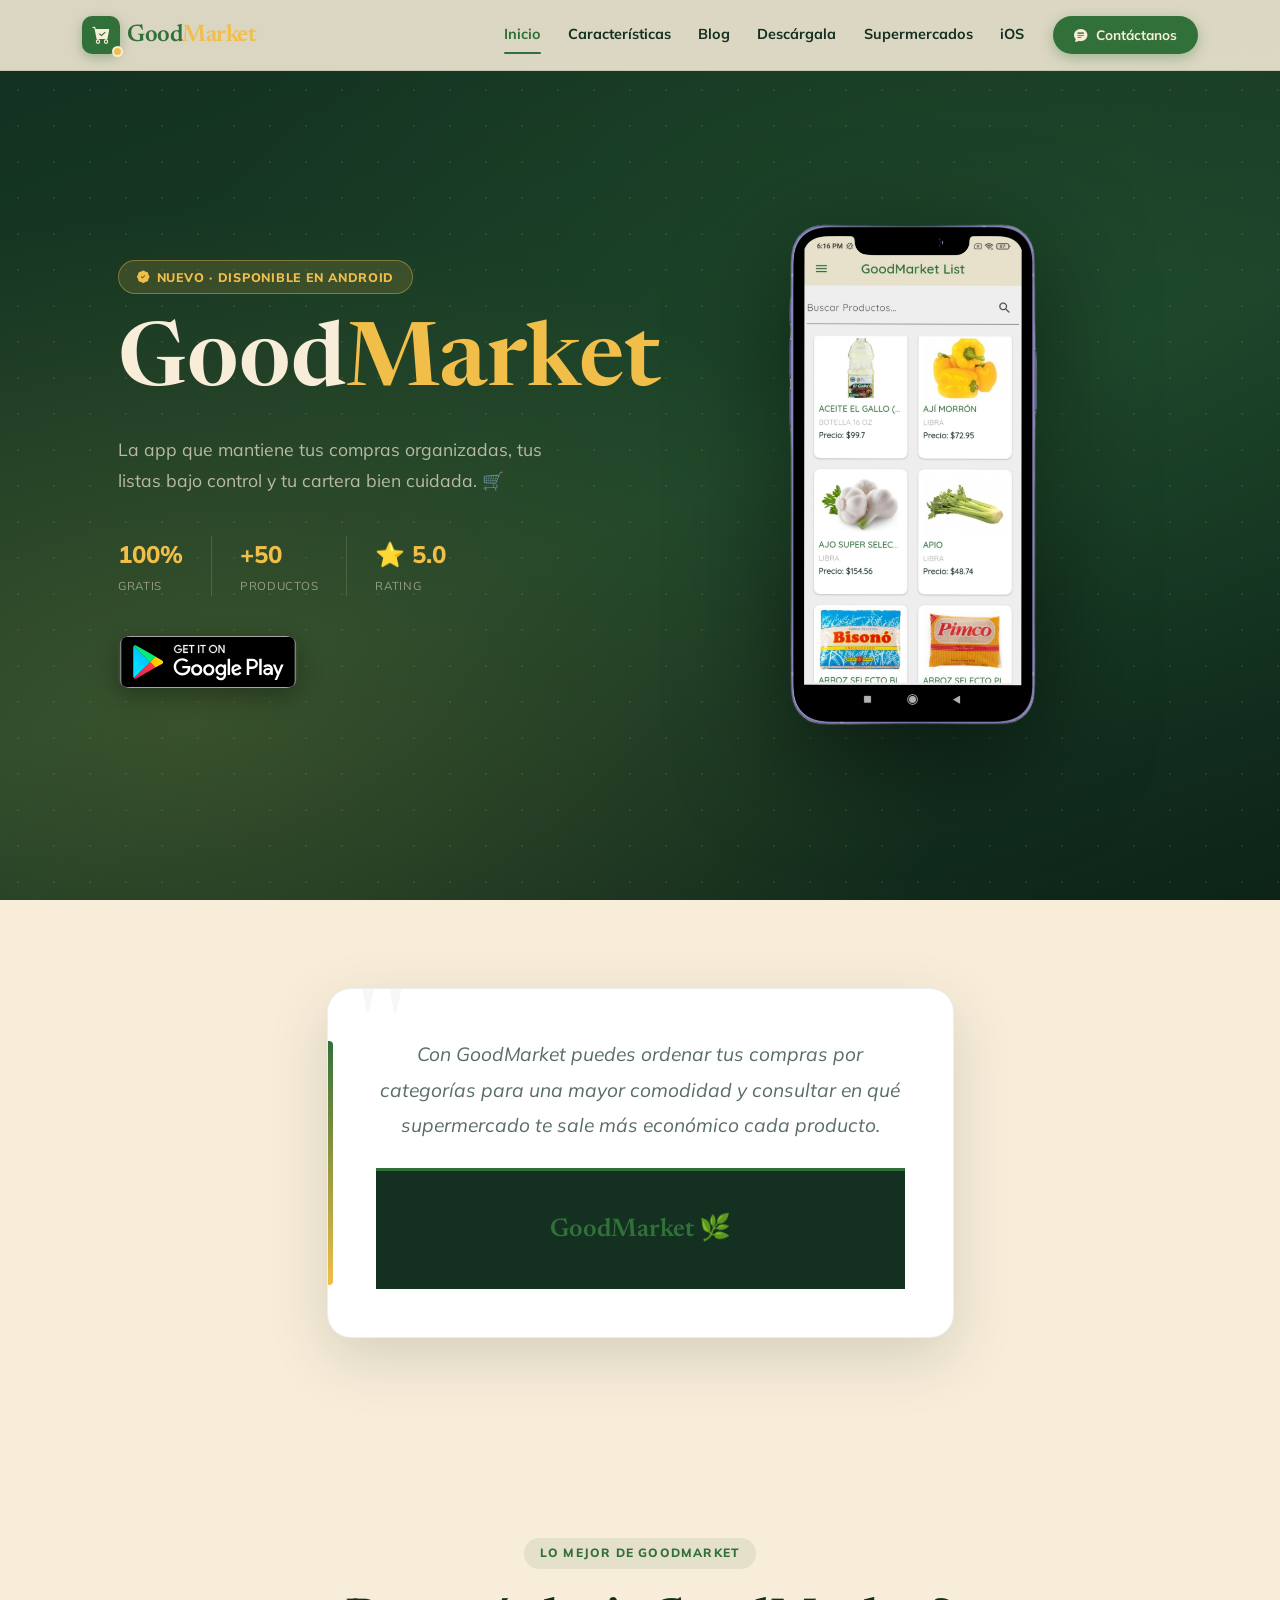
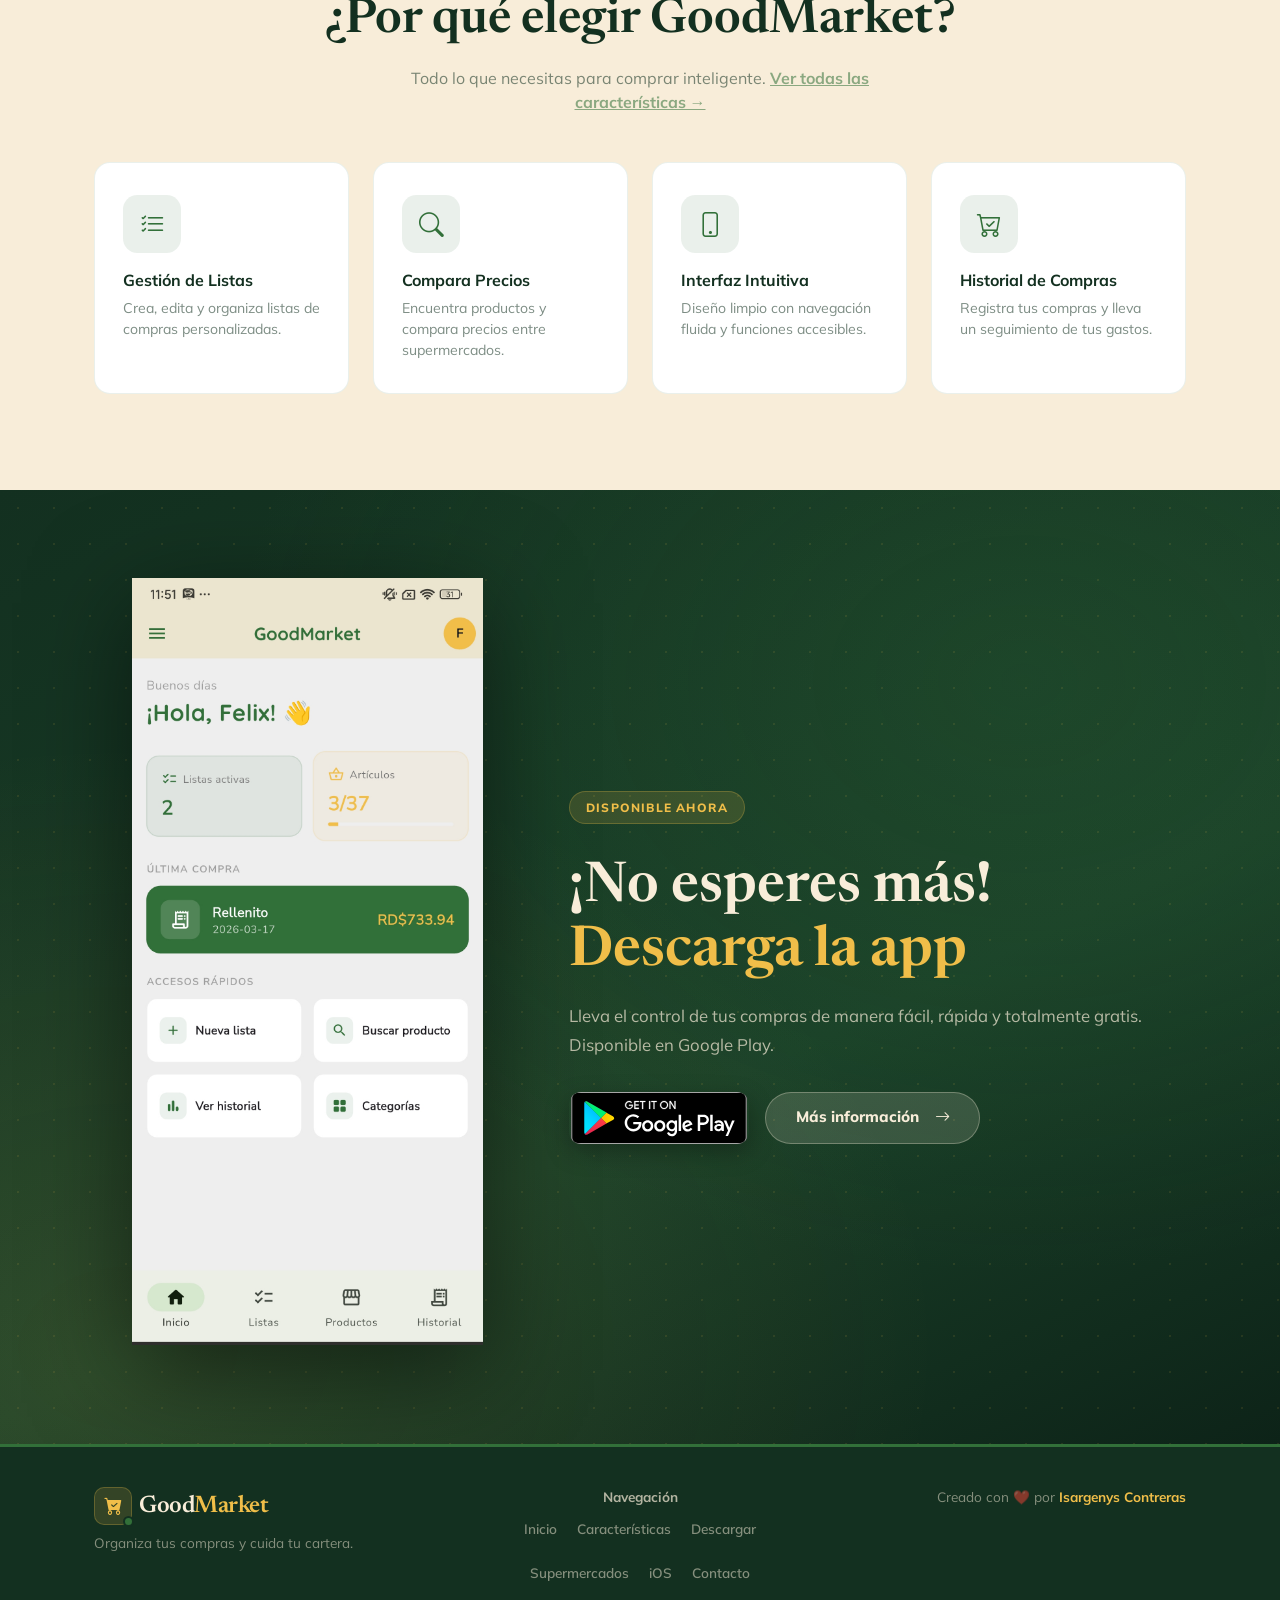
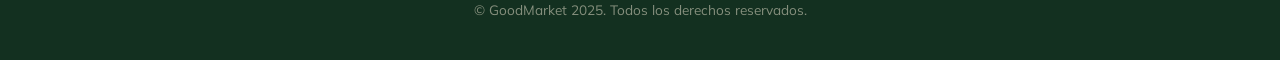
==== commit ebaac61d: "Cambios a los estilos de la web" ====
--- a/index.html
+++ b/index.html
@@ -123,9 +123,11 @@
         <ul class="navbar-nav ms-auto me-3 my-3 my-lg-0">
           <li class="nav-item"><a class="nav-link active" href="index.html">Inicio</a></li>
           <li class="nav-item"><a class="nav-link" href="caracteristicas.html">Características</a></li>
+          <li class="nav-item"><a class="nav-link" href="blog.html">Blog</a></li>
           <li class="nav-item"><a class="nav-link" href="descarga.html">Descárgala</a></li>
           <li class="nav-item"><a class="nav-link" href="unete.html">Supermercados</a></li>
           <li class="nav-item"><a class="nav-link" href="ios.html">iOS</a></li>
+
         </ul>
         <a class="btn-nav-feedback" href="contacto.html">
           <i class="bi bi-chat-text-fill me-2"></i>Contáctanos
--- a/css/styles.css
+++ b/css/styles.css
@@ -2140,4 +2140,1816 @@
   .ios-banner__perks { gap: 1rem; }
 
   .contact-form-card { padding: 1.75rem; }
-}+}
+
+/* ====== BLOG - ESTILOS ====== */
+
+/* ====== BLOG HERO ====== */
+.blog-hero {
+  padding: 160px 0 80px;
+  background: linear-gradient(135deg, rgba(0,74,37,0.05) 0%, rgba(248,237,217,0.1) 100%);
+  text-align: center;
+  margin-top: 60px;
+}
+
+.blog-hero-title {
+  font-size: clamp(2.5rem, 5vw, 3.5rem);
+  font-weight: 800;
+  line-height: 1.2;
+  margin-bottom: 1rem;
+  color: var(--dark);
+}
+
+.blog-hero-title span {
+  color: var(--forest);
+  display: inline-block;
+}
+
+.blog-hero-subtitle {
+  font-size: 1.15rem;
+  color: #666;
+  max-width: 600px;
+  margin: 0 auto 2rem;
+  line-height: 1.8;
+}
+
+/* ====== BUSCADOR ====== */
+.blog-search-wrap {
+  max-width: 500px;
+  margin: 0 auto;
+}
+
+.blog-search-input {
+  position: relative;
+  background: white;
+  border-radius: 50px;
+  box-shadow: 0 10px 35px rgba(0,74,37,0.1);
+  border: none;
+  overflow: hidden;
+  transition: all 0.3s ease;
+  display: flex;
+  align-items: center;
+}
+
+.blog-search-input:focus-within {
+  box-shadow: 0 15px 50px rgba(0,74,37,0.15);
+}
+
+.blog-search-input i {
+  position: absolute;
+  left: 20px;
+  color: var(--forest);
+  font-size: 1.2rem;
+  z-index: 10;
+}
+
+.blog-search-input .form-control {
+  border: none !important;
+  padding: 14px 20px 14px 50px;
+  font-size: 1rem;
+  background: transparent;
+}
+
+.blog-search-input .form-control::placeholder {
+  color: #999;
+}
+
+.blog-search-input .form-control:focus {
+  box-shadow: none;
+  background: transparent;
+}
+
+.btn-search {
+  background: var(--forest) !important;
+  color: white !important;
+  border: none !important;
+  padding: 0 30px !important;
+  font-weight: 600;
+  border-radius: 0 50px 50px 0 !important;
+  margin: 0;
+}
+
+.btn-search:hover {
+  background: var(--dark) !important;
+}
+
+/* ====== ARTÍCULO DESTACADO ====== */
+.blog-featured {
+  padding: 80px 0;
+  background: white;
+}
+
+.featured-post {
+  background: linear-gradient(135deg, rgba(0,74,37,0.03) 0%, rgba(248,237,217,0.08) 100%);
+  border-radius: 20px;
+  padding: 50px;
+  border: 1px solid rgba(0,74,37,0.1);
+}
+
+.featured-img {
+  border-radius: 15px;
+  box-shadow: 0 20px 60px rgba(0,74,37,0.15);
+  margin-bottom: 30px;
+  width: 100%;
+  height: auto;
+}
+
+.featured-badge {
+  display: inline-flex;
+  align-items: center;
+  gap: 8px;
+  background: rgba(0,74,37,0.1);
+  color: var(--forest);
+  padding: 8px 16px;
+  border-radius: 50px;
+  font-size: 0.85rem;
+  font-weight: 600;
+  margin-bottom: 20px;
+}
+
+.featured-badge i {
+  font-size: 0.9rem;
+}
+
+.featured-title {
+  font-size: 2.5rem;
+  font-weight: 800;
+  line-height: 1.2;
+  margin-bottom: 1.5rem;
+  color: var(--dark);
+}
+
+.featured-meta {
+  display: flex;
+  gap: 25px;
+  margin-bottom: 1.5rem;
+  flex-wrap: wrap;
+}
+
+.meta-item {
+  display: inline-flex;
+  align-items: center;
+  gap: 8px;
+  color: #666;
+  font-size: 0.95rem;
+}
+
+.meta-item i {
+  color: var(--forest);
+  font-size: 1.1rem;
+}
+
+.featured-excerpt {
+  font-size: 1.1rem;
+  color: #666;
+  line-height: 1.8;
+  margin-bottom: 2rem;
+}
+
+.btn-read-more {
+  display: inline-flex;
+  align-items: center;
+  gap: 8px;
+  background: var(--forest);
+  color: white;
+  padding: 14px 30px;
+  border-radius: 50px;
+  text-decoration: none;
+  font-weight: 600;
+  transition: all 0.3s ease;
+  border: 2px solid var(--forest);
+}
+
+.btn-read-more:hover {
+  background: transparent;
+  color: var(--forest);
+  transform: translateX(5px);
+}
+
+/* ====== CATEGORÍAS ====== */
+.blog-categories-section {
+  padding: 60px 0;
+  background: #fafafa;
+}
+
+.categories-filter {
+  display: flex;
+  gap: 15px;
+  justify-content: center;
+  flex-wrap: wrap;
+}
+
+.category-btn {
+  display: inline-flex;
+  align-items: center;
+  gap: 8px;
+  background: white;
+  color: #666;
+  border: 2px solid #e0e0e0;
+  padding: 10px 20px;
+  border-radius: 50px;
+  font-size: 0.95rem;
+  font-weight: 600;
+  cursor: pointer;
+  transition: all 0.3s ease;
+}
+
+.category-btn:hover {
+  border-color: var(--forest);
+  color: var(--forest);
+}
+
+.category-btn.active {
+  background: var(--forest);
+  color: white;
+  border-color: var(--forest);
+}
+
+.category-btn i {
+  font-size: 1.1rem;
+}
+
+/* ====== POSTS SECTION ====== */
+.blog-posts-section {
+  padding: 80px 0;
+  background: white;
+}
+
+.blog-post-item {
+  transition: all 0.3s ease;
+}
+
+.blog-post-item:hover .post-card {
+  transform: translateY(-10px);
+}
+
+.post-card {
+  background: white;
+  border-radius: 15px;
+  overflow: hidden;
+  border: 1px solid #f0f0f0;
+  transition: all 0.3s ease;
+  display: flex;
+  flex-direction: column;
+  height: 100%;
+  box-shadow: 0 5px 15px rgba(0,0,0,0.05);
+}
+
+.post-card:hover {
+  box-shadow: 0 15px 50px rgba(0,74,37,0.12);
+  border-color: rgba(0,74,37,0.1);
+}
+
+.post-image-wrap {
+  position: relative;
+  width: 100%;
+  height: 250px;
+  overflow: hidden;
+  background: linear-gradient(135deg, #f5f5f5 0%, #fafafa 100%);
+}
+
+.post-image {
+  width: 100%;
+  height: 100%;
+  object-fit: cover;
+  transition: all 0.4s ease;
+}
+
+.post-card:hover .post-image {
+  transform: scale(1.05);
+}
+
+.post-category {
+  position: absolute;
+  top: 15px;
+  left: 15px;
+  padding: 8px 16px;
+  border-radius: 50px;
+  font-size: 0.8rem;
+  font-weight: 700;
+  text-transform: uppercase;
+  letter-spacing: 0.5px;
+  z-index: 10;
+}
+
+.tips-badge {
+  background: rgba(255, 193, 7, 0.9);
+  color: #333;
+}
+
+.productos-badge {
+  background: rgba(76, 175, 80, 0.9);
+  color: white;
+}
+
+.novedades-badge {
+  background: rgba(0, 74, 37, 0.9);
+  color: white;
+}
+
+.recetas-badge {
+  background: rgba(233, 30, 99, 0.9);
+  color: white;
+}
+
+.presupuesto-badge {
+  background: rgba(33, 150, 243, 0.9);
+  color: white;
+}
+
+.post-content {
+  padding: 25px;
+  display: flex;
+  flex-direction: column;
+  flex: 1;
+}
+
+.post-title {
+  font-size: 1.3rem;
+  font-weight: 700;
+  line-height: 1.4;
+  margin-bottom: 12px;
+  color: var(--dark);
+  transition: color 0.3s ease;
+}
+
+.post-card:hover .post-title {
+  color: var(--forest);
+}
+
+.post-excerpt {
+  flex: 1;
+  margin-bottom: 15px;
+  line-height: 1.6;
+  font-size: 0.95rem;
+  color: #666;
+}
+
+.post-meta {
+  display: flex;
+  gap: 20px;
+  font-size: 0.85rem;
+  margin-bottom: 1rem;
+  padding-bottom: 1rem;
+  border-bottom: 1px solid #f0f0f0;
+}
+
+.meta-date,
+.meta-read {
+  display: flex;
+  align-items: center;
+  gap: 6px;
+  color: #999;
+}
+
+.meta-date i,
+.meta-read i {
+  color: var(--forest);
+}
+
+.post-link {
+  display: inline-flex;
+  align-items: center;
+  gap: 6px;
+  color: var(--forest);
+  text-decoration: none;
+  font-weight: 600;
+  transition: all 0.3s ease;
+}
+
+.post-link:hover {
+  gap: 10px;
+  color: var(--dark);
+}
+
+/* ====== CARGAR MÁS ====== */
+.btn-load-more {
+  background: linear-gradient(135deg, var(--forest) 0%, #056a38 100%);
+  color: white;
+  border: none;
+  padding: 14px 40px;
+  border-radius: 50px;
+  font-weight: 600;
+  font-size: 1rem;
+  cursor: pointer;
+  transition: all 0.3s ease;
+  display: flex;
+  align-items: center;
+  margin: 0 auto;
+}
+
+.btn-load-more:hover {
+  transform: scale(1.05);
+  box-shadow: 0 10px 30px rgba(0,74,37,0.3);
+}
+
+/* ====== NEWSLETTER ====== */
+.blog-newsletter {
+  padding: 80px 0;
+  background: linear-gradient(135deg, rgba(0,74,37,0.08) 0%, rgba(248,237,217,0.1) 100%);
+}
+
+.blog-newsletter h2 {
+  font-size: 2rem;
+  font-weight: 800;
+  color: var(--dark);
+  margin-bottom: 1rem;
+}
+
+.newsletter-form {
+  max-width: 400px;
+  margin: 0 auto;
+}
+
+.newsletter-input {
+  background: white;
+  border-radius: 50px;
+  overflow: hidden;
+  border: 2px solid var(--forest);
+  transition: all 0.3s ease;
+  display: flex;
+  align-items: center;
+}
+
+.newsletter-input:focus-within {
+  box-shadow: 0 10px 40px rgba(0,74,37,0.15);
+}
+
+.newsletter-input .form-control {
+  border: none !important;
+  padding: 14px 25px;
+  background: white;
+  font-size: 1rem;
+}
+
+.newsletter-input .form-control::placeholder {
+  color: #999;
+}
+
+.newsletter-input .form-control:focus {
+  box-shadow: none;
+}
+
+.btn-subscribe {
+  background: var(--forest) !important;
+  color: white !important;
+  border: none !important;
+  padding: 0 30px !important;
+  font-weight: 600;
+  transition: all 0.3s ease;
+  border-radius: 0 50px 50px 0 !important;
+}
+
+.btn-subscribe:hover {
+  background: var(--dark) !important;
+}
+
+.form-text {
+  color: #999;
+}
+
+/* ====== SIDEBAR ====== */
+.blog-sidebar-cta {
+  padding: 80px 0;
+  background: white;
+}
+
+.sidebar-widget {
+  background: #fafafa;
+  padding: 30px;
+  border-radius: 15px;
+  border: 1px solid #f0f0f0;
+  transition: all 0.3s ease;
+}
+
+.sidebar-widget:hover {
+  border-color: var(--forest);
+  box-shadow: 0 10px 30px rgba(0,74,37,0.1);
+}
+
+.sidebar-widget--highlight {
+  background: linear-gradient(135deg, var(--forest) 0%, #056a38 100%);
+  color: white;
+  text-align: center;
+}
+
+.sidebar-widget--highlight .sidebar-title {
+  color: white;
+}
+
+.sidebar-widget--highlight .sidebar-text {
+  color: rgba(255,255,255,0.8);
+}
+
+.highlight-icon {
+  font-size: 2.5rem;
+  color: rgba(248,237,217,0.3);
+  margin-bottom: 1rem;
+}
+
+.sidebar-title {
+  font-size: 1.2rem;
+  font-weight: 700;
+  margin-bottom: 1.5rem;
+  color: var(--dark);
+}
+
+.sidebar-list {
+  list-style: none;
+  padding: 0;
+  margin: 0;
+}
+
+.sidebar-list li {
+  margin-bottom: 12px;
+}
+
+.sidebar-link {
+  display: flex;
+  align-items: center;
+  gap: 10px;
+  color: #666;
+  text-decoration: none;
+  font-size: 0.95rem;
+  transition: all 0.3s ease;
+  padding: 8px 0;
+}
+
+.sidebar-link:hover {
+  color: var(--forest);
+  gap: 15px;
+}
+
+.sidebar-link i {
+  color: var(--forest);
+  font-size: 0.85rem;
+}
+
+.sidebar-link .badge {
+  background: rgba(0,74,37,0.1);
+  color: var(--forest);
+  margin-left: auto;
+  padding: 4px 10px;
+  border-radius: 50px;
+  font-size: 0.75rem;
+  font-weight: 700;
+}
+
+.sidebar-text {
+  color: #666;
+  margin-bottom: 1rem;
+  line-height: 1.6;
+}
+
+.btn-sidebar-download,
+.btn-sidebar-primary {
+  display: inline-flex;
+  align-items: center;
+  gap: 8px;
+  background: var(--forest);
+  color: white;
+  padding: 12px 25px;
+  border-radius: 50px;
+  text-decoration: none;
+  font-weight: 600;
+  font-size: 0.95rem;
+  transition: all 0.3s ease;
+  border: 2px solid var(--forest);
+}
+
+.btn-sidebar-download:hover,
+.btn-sidebar-primary:hover {
+  background: transparent;
+  color: var(--forest);
+  transform: translateX(3px);
+}
+
+.sidebar-widget--highlight .btn-sidebar-primary {
+  background: white;
+  color: var(--forest);
+  border-color: white;
+}
+
+.sidebar-widget--highlight .btn-sidebar-primary:hover {
+  background: transparent;
+  color: white;
+  border-color: white;
+}
+
+/* ====== RESPONSIVE ====== */
+@media (max-width: 991px) {
+  .blog-hero {
+    padding: 120px 0 60px;
+  }
+
+  .blog-hero-title {
+    font-size: 2rem;
+  }
+
+  .featured-post {
+    padding: 30px;
+  }
+
+  .featured-title {
+    font-size: 1.8rem;
+  }
+
+  .featured-img {
+    margin-bottom: 0;
+  }
+
+  .blog-sidebar-cta {
+    padding: 40px 0;
+  }
+
+  .sidebar-widget {
+    margin-bottom: 20px;
+  }
+
+  .categories-filter {
+    gap: 10px;
+  }
+
+  .category-btn {
+    font-size: 0.85rem;
+    padding: 8px 15px;
+  }
+}
+
+@media (max-width: 768px) {
+  .blog-hero-subtitle {
+    font-size: 1rem;
+  }
+
+  .blog-search-input {
+    margin-top: 1rem;
+  }
+
+  .featured-meta {
+    flex-direction: column;
+    gap: 10px;
+  }
+
+  .post-title {
+    font-size: 1.1rem;
+  }
+
+  .btn-load-more {
+    width: 100%;
+    justify-content: center;
+  }
+
+  .sidebar-link {
+    font-size: 0.9rem;
+  }
+
+  .featured-title {
+    font-size: 1.5rem;
+  }
+}
+
+/* ====== BLOG POST INDIVIDUAL ====== */
+
+/* ====== BREADCRUMB ====== */
+.blog-breadcrumb {
+  border-bottom: 1px solid #e0e0e0;
+}
+
+.breadcrumb {
+  background: transparent;
+  padding: 0;
+}
+
+.breadcrumb-item a {
+  color: var(--forest);
+  text-decoration: none;
+  transition: all 0.3s ease;
+}
+
+.breadcrumb-item a:hover {
+  color: var(--dark);
+  text-decoration: underline;
+}
+
+.breadcrumb-item.active {
+  color: #666;
+}
+
+/* ====== POST HERO ====== */
+.post-hero {
+  padding: 60px 0;
+  background: linear-gradient(135deg, rgba(0,74,37,0.03) 0%, rgba(248,237,217,0.05) 100%);
+}
+
+.post-header-badge {
+  display: flex;
+  align-items: center;
+  gap: 15px;
+  margin-bottom: 1.5rem;
+  flex-wrap: wrap;
+}
+
+.badge-category {
+  background: var(--forest);
+  color: white;
+  padding: 8px 16px;
+  border-radius: 50px;
+  font-size: 0.85rem;
+  font-weight: 700;
+  text-transform: uppercase;
+  letter-spacing: 0.5px;
+}
+
+.badge-date {
+  display: flex;
+  align-items: center;
+  gap: 6px;
+  color: #666;
+  font-size: 0.95rem;
+}
+
+.badge-date i {
+  color: var(--forest);
+}
+
+.post-hero-title {
+  font-size: clamp(2rem, 5vw, 3rem);
+  font-weight: 800;
+  line-height: 1.2;
+  margin-bottom: 1.5rem;
+  color: var(--dark);
+}
+
+.post-hero-subtitle {
+  font-size: 1.15rem;
+  color: #666;
+  margin-bottom: 2rem;
+  line-height: 1.8;
+}
+
+.post-hero-meta {
+  display: flex;
+  align-items: center;
+  gap: 40px;
+  margin-bottom: 2.5rem;
+  flex-wrap: wrap;
+}
+
+.meta-author {
+  display: flex;
+  align-items: center;
+  gap: 12px;
+}
+
+.author-avatar {
+  width: 50px;
+  height: 50px;
+  border-radius: 50%;
+  object-fit: cover;
+  border: 2px solid var(--forest);
+}
+
+.author-name {
+  font-weight: 700;
+  color: var(--dark);
+  font-size: 0.95rem;
+}
+
+.author-role {
+  font-size: 0.85rem;
+  color: #666;
+}
+
+.post-stats {
+  display: flex;
+  gap: 25px;
+  flex-wrap: wrap;
+}
+
+.stat-item {
+  display: flex;
+  align-items: center;
+  gap: 6px;
+  color: #666;
+  font-size: 0.9rem;
+}
+
+.stat-item i {
+  color: var(--forest);
+  font-size: 1rem;
+}
+
+.post-featured-image {
+  border-radius: 15px;
+  overflow: hidden;
+  box-shadow: 0 20px 60px rgba(0,74,37,0.15);
+}
+
+.post-featured-image img {
+  width: 100%;
+  height: auto;
+  display: block;
+}
+
+/* ====== CONTENIDO DEL POST ====== */
+.post-content-section {
+  padding: 80px 0;
+  background: white;
+}
+
+.post-article {
+  font-size: 1.05rem;
+  line-height: 1.8;
+  color: #333;
+}
+
+/* ====== TABLA DE CONTENIDOS ====== */
+.toc-box {
+  background: linear-gradient(135deg, rgba(0,74,37,0.05) 0%, rgba(248,237,217,0.1) 100%);
+  border-left: 4px solid var(--forest);
+  padding: 25px;
+  border-radius: 10px;
+  margin-bottom: 40px;
+}
+
+.toc-title {
+  display: flex;
+  align-items: center;
+  gap: 10px;
+  font-size: 1.2rem;
+  font-weight: 700;
+  margin-bottom: 15px;
+  color: var(--dark);
+}
+
+.toc-list {
+  list-style-position: inside;
+  padding: 0;
+  margin: 0;
+}
+
+.toc-list li {
+  margin-bottom: 8px;
+}
+
+.toc-list a {
+  color: var(--forest);
+  text-decoration: none;
+  transition: all 0.3s ease;
+}
+
+.toc-list a:hover {
+  color: var(--dark);
+  text-decoration: underline;
+  margin-left: 5px;
+}
+
+/* ====== SECCIONES ====== */
+.post-section {
+  margin-bottom: 3.5rem;
+  scroll-margin-top: 100px;
+}
+
+.post-intro-text {
+  font-size: 1.1rem;
+  color: #555;
+  margin-bottom: 1.5rem;
+}
+
+.post-section-title {
+  font-size: 1.8rem;
+  font-weight: 800;
+  margin-bottom: 1.5rem;
+  color: var(--dark);
+  display: flex;
+  align-items: center;
+  gap: 15px;
+}
+
+.tip-number {
+  display: inline-flex;
+  align-items: center;
+  justify-content: center;
+  width: 45px;
+  height: 45px;
+  background: var(--forest);
+  color: white;
+  border-radius: 50%;
+  font-weight: 700;
+  font-size: 1.2rem;
+  flex-shrink: 0;
+}
+
+.post-section p {
+  margin-bottom: 1.2rem;
+  color: #555;
+}
+
+.post-list {
+  list-style-type: none;
+  padding: 0;
+  margin: 1.5rem 0;
+}
+
+.post-list li {
+  margin-bottom: 10px;
+  padding-left: 30px;
+  position: relative;
+  color: #555;
+}
+
+.post-list li::before {
+  content: "✓";
+  position: absolute;
+  left: 0;
+  color: var(--forest);
+  font-weight: 700;
+  font-size: 1.2rem;
+}
+
+/* ====== HIGHLIGHT BOXES ====== */
+.post-highlight {
+  background: rgba(248,237,217,0.3);
+  border-left: 4px solid var(--forest);
+  padding: 20px 25px;
+  border-radius: 8px;
+  margin: 1.5rem 0;
+}
+
+.post-highlight h4 {
+  color: var(--dark);
+  font-weight: 700;
+  margin-bottom: 1rem;
+}
+
+.post-highlight ul {
+  list-style: none;
+  padding: 0;
+  margin: 0;
+}
+
+.post-highlight li {
+  margin-bottom: 8px;
+  padding-left: 25px;
+  position: relative;
+  color: #555;
+}
+
+.post-highlight li::before {
+  content: "•";
+  position: absolute;
+  left: 5px;
+  color: var(--forest);
+  font-weight: 700;
+}
+
+.post-tip-box {
+  background: rgba(0,74,37,0.08);
+  border-left: 4px solid var(--forest);
+  padding: 20px 25px;
+  border-radius: 8px;
+  margin: 1.5rem 0;
+}
+
+.post-tip-box h4 {
+  display: flex;
+  align-items: center;
+  gap: 10px;
+  color: var(--dark);
+  font-weight: 700;
+  margin-bottom: 1rem;
+}
+
+.post-tip-box i {
+  color: var(--forest);
+}
+
+/* ====== IMÁGENES ====== */
+.post-section-image {
+  width: 100%;
+  height: auto;
+  border-radius: 12px;
+  margin: 2rem 0;
+  box-shadow: 0 10px 30px rgba(0,74,37,0.1);
+  display: block;
+}
+
+/* ====== TABLAS ====== */
+.post-section table {
+  width: 100%;
+  border-collapse: collapse;
+  margin: 1.5rem 0;
+  border-radius: 10px;
+  overflow: hidden;
+  box-shadow: 0 5px 15px rgba(0,74,37,0.05);
+}
+
+.post-section thead {
+  background: rgba(0,74,37,0.1);
+}
+
+.post-section th {
+  padding: 15px;
+  text-align: left;
+  font-weight: 700;
+  color: var(--dark);
+  border-bottom: 2px solid rgba(0,74,37,0.2);
+}
+
+.post-section td {
+  padding: 12px 15px;
+  border-bottom: 1px solid #e0e0e0;
+  color: #555;
+}
+
+.post-section tbody tr:hover {
+  background: rgba(0,74,37,0.02);
+}
+
+.post-section .badge {
+  padding: 6px 12px;
+  font-size: 0.85rem;
+}
+
+/* ====== BRAND COMPARISON ====== */
+.brand-comparison {
+  background: #f9f9f9;
+  border: 2px solid #e0e0e0;
+  border-radius: 12px;
+  padding: 25px;
+  text-align: center;
+  transition: all 0.3s ease;
+}
+
+.brand-comparison.active {
+  border-color: var(--forest);
+  background: rgba(0,74,37,0.05);
+  transform: scale(1.02);
+}
+
+.brand-title {
+  color: var(--dark);
+  font-weight: 700;
+  margin-bottom: 10px;
+}
+
+.brand-comparison .price {
+  font-size: 2rem;
+  color: var(--forest);
+  font-weight: 800;
+  margin: 10px 0;
+}
+
+.brand-features {
+  list-style: none;
+  padding: 0;
+  margin: 0;
+}
+
+.brand-features li {
+  padding: 8px 0;
+  color: #666;
+  border-bottom: 1px solid #e0e0e0;
+}
+
+.brand-features li:last-child {
+  border-bottom: none;
+}
+
+/* ====== SEASON BOXES ====== */
+.season-box {
+  background: linear-gradient(135deg, rgba(0,0,0,0.03) 0%, rgba(0,0,0,0.08) 100%);
+  border-radius: 12px;
+  padding: 25px;
+  margin-bottom: 20px;
+}
+
+.season-box h4 {
+  display: flex;
+  align-items: center;
+  gap: 10px;
+  color: var(--dark);
+  font-weight: 700;
+  margin-bottom: 1.5rem;
+}
+
+.season-box i {
+  font-size: 1.5rem;
+}
+
+.season-box.summer {
+  border-left: 4px solid #ffc107;
+}
+
+.season-box.summer i {
+  color: #ffc107;
+}
+
+.season-box.winter {
+  border-left: 4px solid #2196f3;
+}
+
+.season-box.winter i {
+  color: #2196f3;
+}
+
+.season-box ul {
+  list-style: none;
+  padding: 0;
+  margin: 0;
+}
+
+.season-box li {
+  padding: 8px 0;
+  padding-left: 25px;
+  position: relative;
+  color: #666;
+}
+
+.season-box li::before {
+  content: "•";
+  position: absolute;
+  left: 5px;
+  font-weight: bold;
+}
+
+/* ====== TIMELINE ====== */
+.timeline {
+  display: grid;
+  grid-template-columns: repeat(auto-fit, minmax(150px, 1fr));
+  gap: 20px;
+  margin: 2rem 0;
+}
+
+.timeline-item {
+  text-align: center;
+}
+
+.timeline-marker {
+  width: 50px;
+  height: 50px;
+  border-radius: 50%;
+  display: flex;
+  align-items: center;
+  justify-content: center;
+  color: white;
+  font-size: 1.3rem;
+  margin: 0 auto 10px;
+}
+
+.timeline-item h5 {
+  color: var(--dark);
+  font-weight: 700;
+  margin-bottom: 8px;
+}
+
+.timeline-item p {
+  font-size: 0.9rem;
+  color: #666;
+  margin-bottom: 0;
+}
+
+/* ====== CHART ====== */
+.chart-container {
+  background: #f9f9f9;
+  border-radius: 12px;
+  padding: 25px;
+  margin: 2rem 0;
+}
+
+.chart-container h4 {
+  color: var(--dark);
+  font-weight: 700;
+  margin-bottom: 1.5rem;
+}
+
+.price-chart {
+  position: relative;
+  width: 100%;
+  margin-bottom: 1rem;
+}
+
+.chart-svg {
+  width: 100%;
+  height: auto;
+  min-height: 300px;
+}
+
+/* ====== CONCLUSIÓN ====== */
+.post-conclusion {
+  background: rgba(0,74,37,0.03);
+  border-left: 4px solid var(--forest);
+  padding: 25px;
+  border-radius: 10px;
+  margin-top: 3rem;
+}
+
+.conclusion-summary {
+  background: white;
+  padding: 20px;
+  border-radius: 8px;
+  margin: 1.5rem 0;
+}
+
+.conclusion-summary h4 {
+  color: var(--dark);
+  font-weight: 700;
+  margin-bottom: 1rem;
+}
+
+.conclusion-summary ol {
+  list-style-position: inside;
+  padding-left: 0;
+}
+
+.conclusion-summary li {
+  margin-bottom: 8px;
+  color: #555;
+}
+
+/* ====== CTA BOX ====== */
+.post-cta-box {
+  background: linear-gradient(135deg, var(--forest) 0%, #056a38 100%);
+  color: white;
+  padding: 40px;
+  border-radius: 15px;
+  text-align: center;
+  margin: 3rem 0;
+}
+
+.post-cta-box h3 {
+  color: white;
+  font-weight: 800;
+  margin-bottom: 1rem;
+}
+
+.post-cta-box p {
+  color: rgba(255,255,255,0.9);
+  margin-bottom: 1.5rem;
+}
+
+.btn-cta-primary {
+  display: inline-flex;
+  align-items: center;
+  gap: 8px;
+  background: white;
+  color: var(--forest);
+  padding: 14px 35px;
+  border-radius: 50px;
+  text-decoration: none;
+  font-weight: 700;
+  transition: all 0.3s ease;
+  border: 2px solid white;
+}
+
+.btn-cta-primary:hover {
+  background: transparent;
+  color: white;
+  transform: translateY(-2px);
+}
+
+/* ====== COMPARTIR ====== */
+.post-share {
+  margin: 3rem 0;
+  padding: 2rem 0;
+  border-top: 1px solid #e0e0e0;
+  border-bottom: 1px solid #e0e0e0;
+}
+
+.post-share h4 {
+  color: var(--dark);
+  font-weight: 700;
+  margin-bottom: 1.5rem;
+}
+
+.share-buttons {
+  display: flex;
+  gap: 10px;
+  flex-wrap: wrap;
+}
+
+.share-btn {
+  display: inline-flex;
+  align-items: center;
+  justify-content: center;
+  width: 45px;
+  height: 45px;
+  border-radius: 50%;
+  color: white;
+  font-size: 1.1rem;
+  transition: all 0.3s ease;
+  text-decoration: none;
+}
+
+.share-btn.facebook {
+  background: #1877f2;
+}
+
+.share-btn.twitter {
+  background: #1da1f2;
+}
+
+.share-btn.whatsapp {
+  background: #25d366;
+}
+
+.share-btn.linkedin {
+  background: #0a66c2;
+}
+
+.share-btn.email {
+  background: #ea4335;
+}
+
+.share-btn:hover {
+  transform: translateY(-5px);
+  box-shadow: 0 10px 25px rgba(0,0,0,0.2);
+}
+
+/* ====== NAVEGACIÓN POSTS ====== */
+/* ====== NAVEGACIÓN POSTS ====== */
+.post-navigation {
+  display: grid;
+  grid-template-columns: 1fr 1fr;
+  gap: 25px;
+  margin: 3rem 0;
+  padding: 2rem 0;
+  border-top: 1px solid #e0e0e0;
+}
+
+.nav-post-prev,
+.nav-post-next {
+  padding: 20px;
+  border-radius: 10px;
+  background: #f9f9f9;
+  transition: all 0.3s ease;
+}
+
+.nav-post-prev:hover,
+.nav-post-next:hover {
+  background: rgba(0,74,37,0.08);
+  border-color: var(--forest);
+}
+
+.nav-label {
+  display: block;
+  font-size: 0.85rem;
+  color: #999;
+  margin-bottom: 8px;
+  font-weight: 600;
+}
+
+.nav-post-prev a,
+.nav-post-next a {
+  color: var(--forest);
+  text-decoration: none;
+  font-weight: 700;
+  transition: all 0.3s ease;
+}
+
+.nav-post-prev a:hover,
+.nav-post-next a:hover {
+  color: var(--dark);
+}
+
+/* ====== SIDEBAR - AUTOR ====== */
+.author-card {
+  background: linear-gradient(135deg, rgba(0,74,37,0.08) 0%, rgba(248,237,217,0.1) 100%);
+  border: 1px solid rgba(0,74,37,0.1);
+  border-radius: 15px;
+  padding: 30px;
+  text-align: center;
+  transition: all 0.3s ease;
+}
+
+.author-card:hover {
+  border-color: var(--forest);
+  box-shadow: 0 10px 30px rgba(0,74,37,0.1);
+}
+
+.author-card-image {
+  width: 100px;
+  height: 100px;
+  border-radius: 50%;
+  object-fit: cover;
+  border: 3px solid var(--forest);
+  margin-bottom: 15px;
+  display: block;
+  margin-left: auto;
+  margin-right: auto;
+}
+
+.author-card-name {
+  color: var(--dark);
+  font-weight: 800;
+  margin-bottom: 5px;
+}
+
+.author-card-role {
+  color: var(--forest);
+  font-size: 0.9rem;
+  font-weight: 700;
+  margin-bottom: 1rem;
+}
+
+.author-card-bio {
+  font-size: 0.9rem;
+  color: #666;
+  line-height: 1.6;
+  margin-bottom: 1.5rem;
+}
+
+.btn-follow {
+  display: inline-flex;
+  align-items: center;
+  gap: 8px;
+  background: var(--forest);
+  color: white;
+  padding: 10px 20px;
+  border-radius: 50px;
+  text-decoration: none;
+  font-weight: 600;
+  font-size: 0.9rem;
+  transition: all 0.3s ease;
+  border: 2px solid var(--forest);
+}
+
+.btn-follow:hover {
+  background: transparent;
+  color: var(--forest);
+}
+
+/* ====== SIDEBAR - ARTÍCULOS RELACIONADOS ====== */
+.related-posts {
+  display: flex;
+  flex-direction: column;
+  gap: 15px;
+}
+
+.related-post {
+  display: flex;
+  gap: 12px;
+  padding-bottom: 15px;
+  border-bottom: 1px solid #e0e0e0;
+  transition: all 0.3s ease;
+}
+
+.related-post:last-child {
+  border-bottom: none;
+}
+
+.related-post:hover {
+  padding-left: 5px;
+}
+
+.related-post-image {
+  width: 80px;
+  height: 80px;
+  border-radius: 8px;
+  object-fit: cover;
+  flex-shrink: 0;
+}
+
+.related-post-content {
+  flex: 1;
+}
+
+.related-post-title {
+  font-size: 0.95rem;
+  font-weight: 700;
+  margin-bottom: 5px;
+}
+
+.related-post-title a {
+  color: var(--dark);
+  text-decoration: none;
+  transition: color 0.3s ease;
+}
+
+.related-post-title a:hover {
+  color: var(--forest);
+}
+
+.related-post-meta {
+  font-size: 0.8rem;
+  color: #999;
+  margin: 0;
+}
+
+/* ====== SIDEBAR - NEWSLETTER ====== */
+.newsletter-sidebar {
+  background: linear-gradient(135deg, var(--forest) 0%, #056a38 100%);
+  color: white;
+  padding: 25px;
+  border-radius: 15px;
+  text-align: center;
+}
+
+.newsletter-sidebar h3 {
+  color: white;
+  font-weight: 800;
+  margin-bottom: 8px;
+}
+
+.newsletter-sidebar p {
+  font-size: 0.9rem;
+  color: rgba(255,255,255,0.9);
+  margin-bottom: 1.5rem;
+}
+
+.newsletter-form-sidebar {
+  position: relative;
+}
+
+.newsletter-form-sidebar .input-group {
+  display: flex;
+  gap: 0;
+  background: white;
+  border-radius: 50px;
+  overflow: hidden;
+}
+
+.newsletter-form-sidebar .form-control {
+  border: none;
+  padding: 12px 20px;
+  background: white;
+  color: #333;
+}
+
+.newsletter-form-sidebar .form-control::placeholder {
+  color: #999;
+}
+
+.btn-subscribe-sidebar {
+  background: var(--forest) !important;
+  color: white !important;
+  border: none !important;
+  padding: 0 20px !important;
+  border-radius: 0 50px 50px 0 !important;
+}
+
+.btn-subscribe-sidebar:hover {
+  background: #056a38 !important;
+}
+
+/* ====== SIDEBAR - CATEGORÍAS ====== */
+.categories-list {
+  list-style: none;
+  padding: 0;
+  margin: 0;
+}
+
+.categories-list li {
+  margin-bottom: 10px;
+}
+
+.categories-list a {
+  display: flex;
+  align-items: center;
+  gap: 10px;
+  color: #666;
+  text-decoration: none;
+  padding: 10px 12px;
+  border-radius: 8px;
+  transition: all 0.3s ease;
+}
+
+.categories-list a:hover {
+  background: rgba(0,74,37,0.08);
+  color: var(--forest);
+}
+
+.categories-list i {
+  color: var(--forest);
+  font-size: 1.1rem;
+}
+
+.cat-count {
+  background: rgba(0,74,37,0.1);
+  color: var(--forest);
+  padding: 3px 8px;
+  border-radius: 12px;
+  font-size: 0.75rem;
+  font-weight: 700;
+  margin-left: auto;
+}
+
+/* ====== SIDEBAR WIDGET ====== */
+.sidebar-widget {
+  background: white;
+  border: 1px solid #f0f0f0;
+  border-radius: 15px;
+  padding: 25px;
+  transition: all 0.3s ease;
+}
+
+.sidebar-widget:hover {
+  border-color: var(--forest);
+  box-shadow: 0 10px 30px rgba(0,74,37,0.08);
+}
+
+.sidebar-title {
+  font-size: 1.1rem;
+  font-weight: 800;
+  color: var(--dark);
+  margin-bottom: 1.5rem;
+}
+
+/* ====== ALERTAS ====== */
+.alert {
+  border: none;
+  border-left: 4px solid;
+  border-radius: 8px;
+  padding: 1rem;
+}
+
+.alert-info {
+  background: rgba(33, 150, 243, 0.08);
+  border-left-color: #2196f3;
+  color: #1565c0;
+}
+
+.alert-info i {
+  color: #2196f3;
+  margin-right: 8px;
+}
+
+.alert-warning {
+  background: rgba(255, 193, 7, 0.08);
+  border-left-color: #ffc107;
+  color: #f57f17;
+}
+
+.alert-warning i {
+  color: #ffc107;
+  margin-right: 8px;
+}
+
+/* ====== RESPONSIVE ====== */
+@media (max-width: 991px) {
+  .post-hero {
+    padding: 40px 0;
+  }
+
+  .post-hero-title {
+    font-size: 2rem;
+  }
+
+  .post-hero-meta {
+    flex-direction: column;
+    gap: 20px;
+  }
+
+  .post-section-title {
+    font-size: 1.5rem;
+  }
+
+  .post-navigation {
+    grid-template-columns: 1fr;
+  }
+}
+
+@media (max-width: 768px) {
+  .post-featured-image {
+    margin: 1.5rem 0;
+  }
+
+  .post-header-badge {
+    flex-direction: column;
+    align-items: flex-start;
+  }
+
+  .post-hero-title {
+    font-size: 1.5rem;
+  }
+
+  .post-hero-subtitle {
+    font-size: 1rem;
+  }
+
+  .post-stats {
+    gap: 15px;
+    font-size: 0.85rem;
+  }
+
+  .post-section-title {
+    font-size: 1.3rem;
+  }
+
+  .toc-box {
+    padding: 15px;
+  }
+
+  .toc-list {
+    font-size: 0.9rem;
+  }
+
+  .timeline {
+    grid-template-columns: 1fr;
+  }
+
+  .brand-comparison {
+    padding: 15px;
+  }
+
+  .post-share {
+    margin: 2rem 0;
+  }
+
+  .share-buttons {
+    justify-content: center;
+  }
+
+  .post-cta-box {
+    padding: 25px;
+  }
+
+  .author-card-image {
+    width: 80px;
+    height: 80px;
+  }
+}
+
+@media (max-width: 576px) {
+  .post-hero {
+    padding: 30px 0;
+  }
+
+  .post-hero-title {
+    font-size: 1.3rem;
+  }
+
+  .post-hero-meta {
+    gap: 15px;
+  }
+
+  .post-header-badge {
+    gap: 10px;
+  }
+
+  .badge-category,
+  .badge-date {
+    font-size: 0.8rem;
+  }
+
+  .post-section {
+    margin-bottom: 2.5rem;
+  }
+
+  .post-section-title {
+    font-size: 1.2rem;
+    gap: 10px;
+  }
+
+  .tip-number {
+    width: 40px;
+    height: 40px;
+    font-size: 1rem;
+  }
+
+  .post-highlight,
+  .post-tip-box {
+    padding: 15px;
+  }
+
+  table {
+    font-size: 0.85rem;
+  }
+
+  table th,
+  table td {
+    padding: 10px 8px;
+  }
+
+  .comparison-table {
+    overflow-x: auto;
+  }
+
+  .chart-svg {
+    min-height: 250px;
+  }
+
+  .timeline {
+    grid-template-columns: 1fr;
+    gap: 15px;
+  }
+
+  .post-cta-box {
+    padding: 20px;
+  }
+
+  .btn-cta-primary {
+    padding: 12px 25px;
+    font-size: 0.9rem;
+  }
+
+  .post-navigation {
+    gap: 15px;
+  }
+
+  .nav-post-prev,
+  .nav-post-next {
+    padding: 15px;
+  }
+}
+
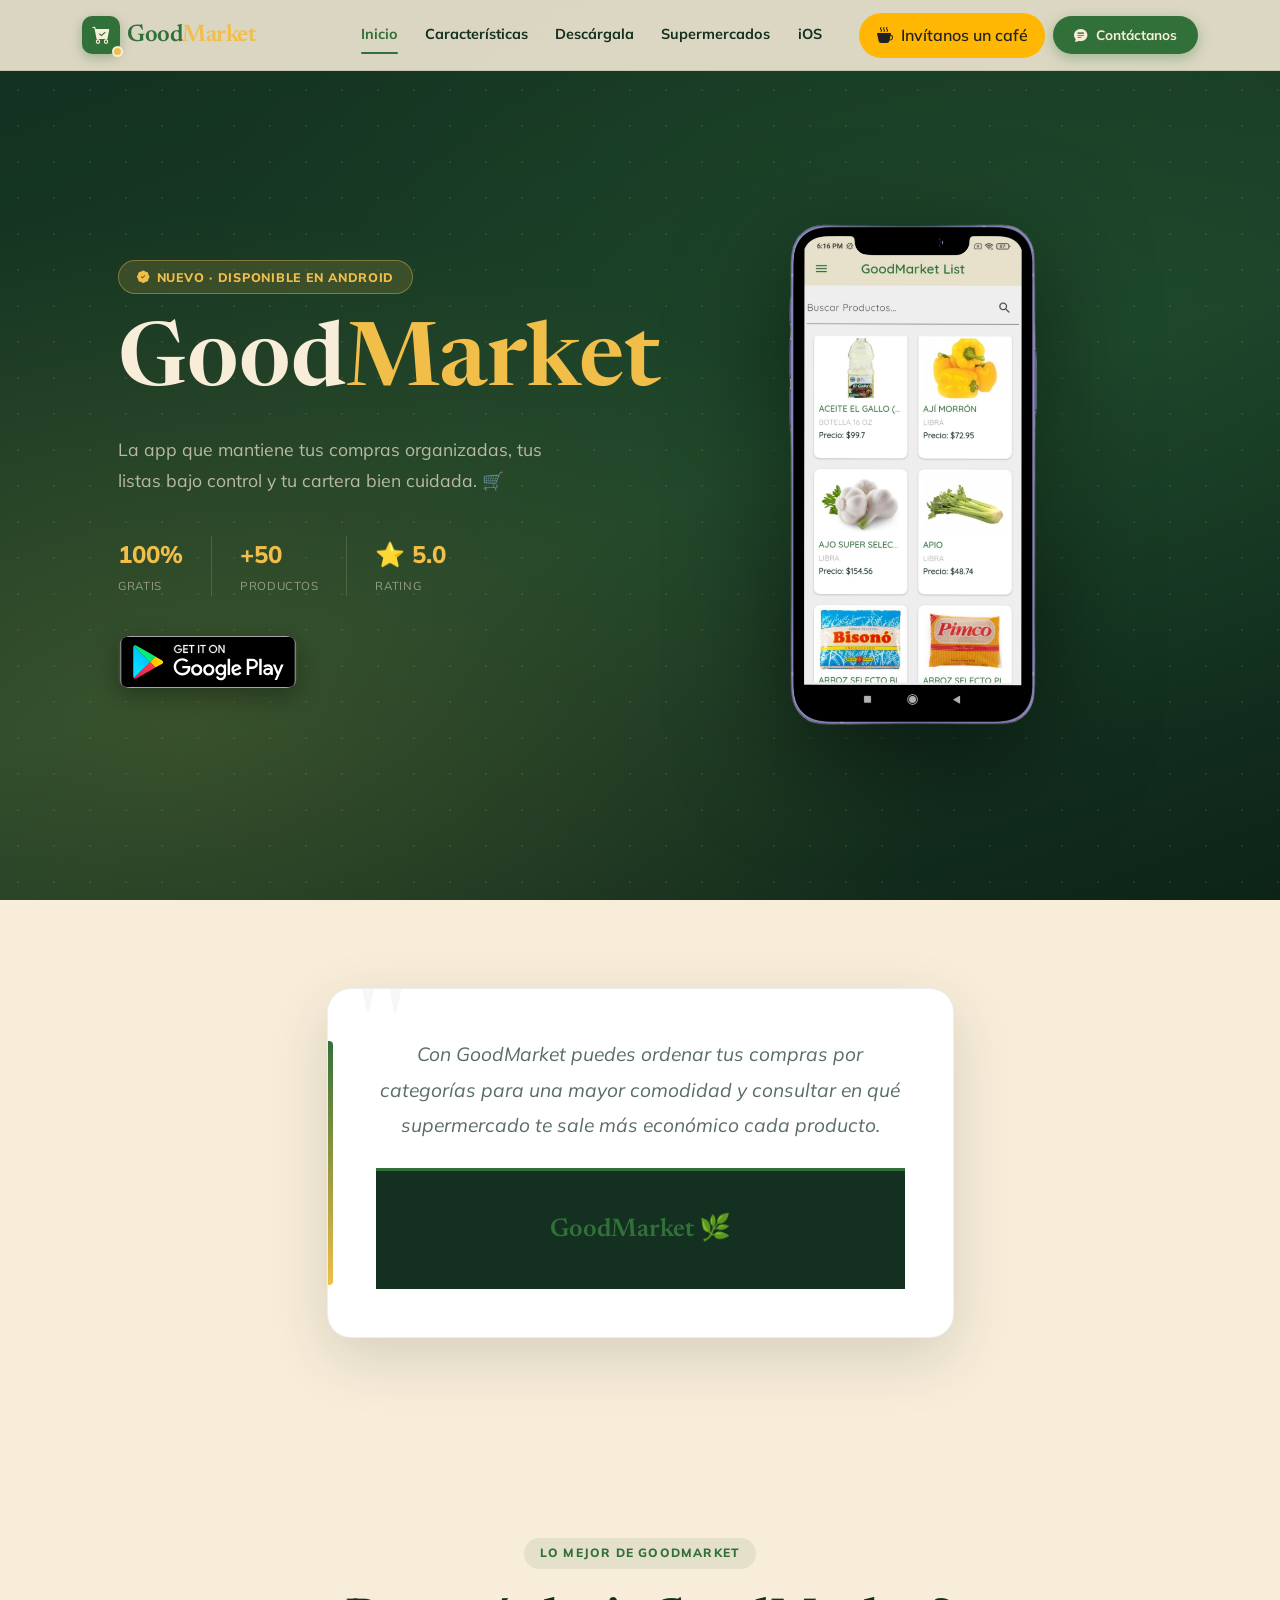
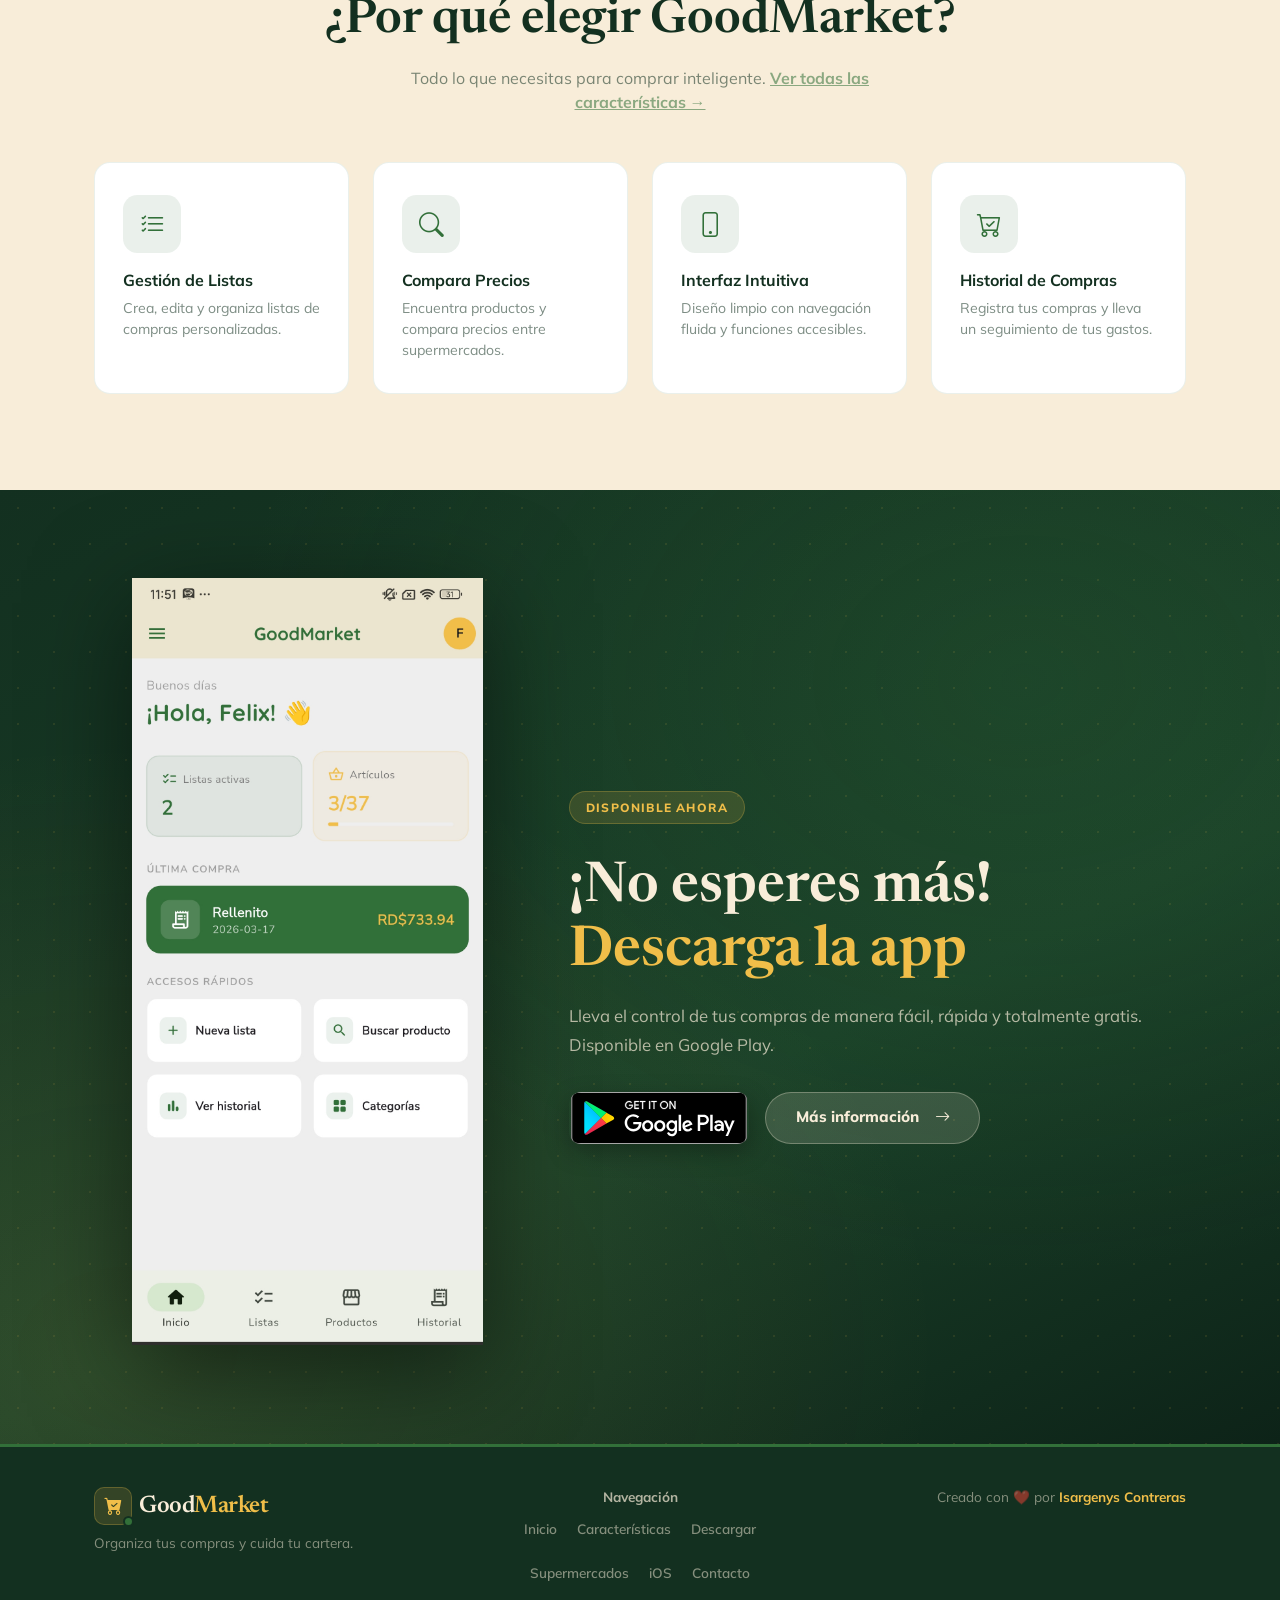
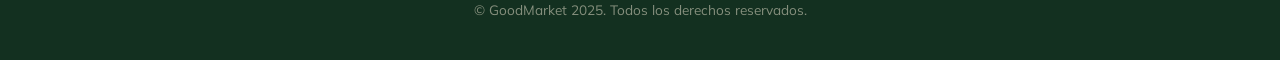
==== commit 024819f0: "boton de donaciones" ====
--- a/index.html
+++ b/index.html
@@ -123,12 +123,15 @@
         <ul class="navbar-nav ms-auto me-3 my-3 my-lg-0">
           <li class="nav-item"><a class="nav-link active" href="index.html">Inicio</a></li>
           <li class="nav-item"><a class="nav-link" href="caracteristicas.html">Características</a></li>
-          <li class="nav-item"><a class="nav-link" href="blog.html">Blog</a></li>
+          <!-- <li class="nav-item"><a class="nav-link" href="blog.html">Blog</a></li> -->
           <li class="nav-item"><a class="nav-link" href="descarga.html">Descárgala</a></li>
           <li class="nav-item"><a class="nav-link" href="unete.html">Supermercados</a></li>
           <li class="nav-item"><a class="nav-link" href="ios.html">iOS</a></li>
 
         </ul>
+        <a class="btn-nav-donate mx-2" href="https://ko-fi.com/goodmarket" target="_blank">
+          <i class="bi bi-cup-hot-fill me-2"></i>Invítanos un café
+          </a>
         <a class="btn-nav-feedback" href="contacto.html">
           <i class="bi bi-chat-text-fill me-2"></i>Contáctanos
         </a>
--- a/css/styles.css
+++ b/css/styles.css
@@ -3952,4 +3952,21 @@
     padding: 15px;
   }
 }
-
+.btn-nav-donate{
+    display:inline-flex;
+    align-items:center;
+    justify-content:center;
+    padding:.65rem 1.1rem;
+    border-radius:50px;
+    background:#ffb703;
+    color:#222;
+    font-weight:600;
+    text-decoration:none;
+    transition:.3s;
+}
+
+.btn-nav-donate:hover{
+    background:#fb8500;
+    color:#fff;
+    transform:translateY(-2px);
+}
